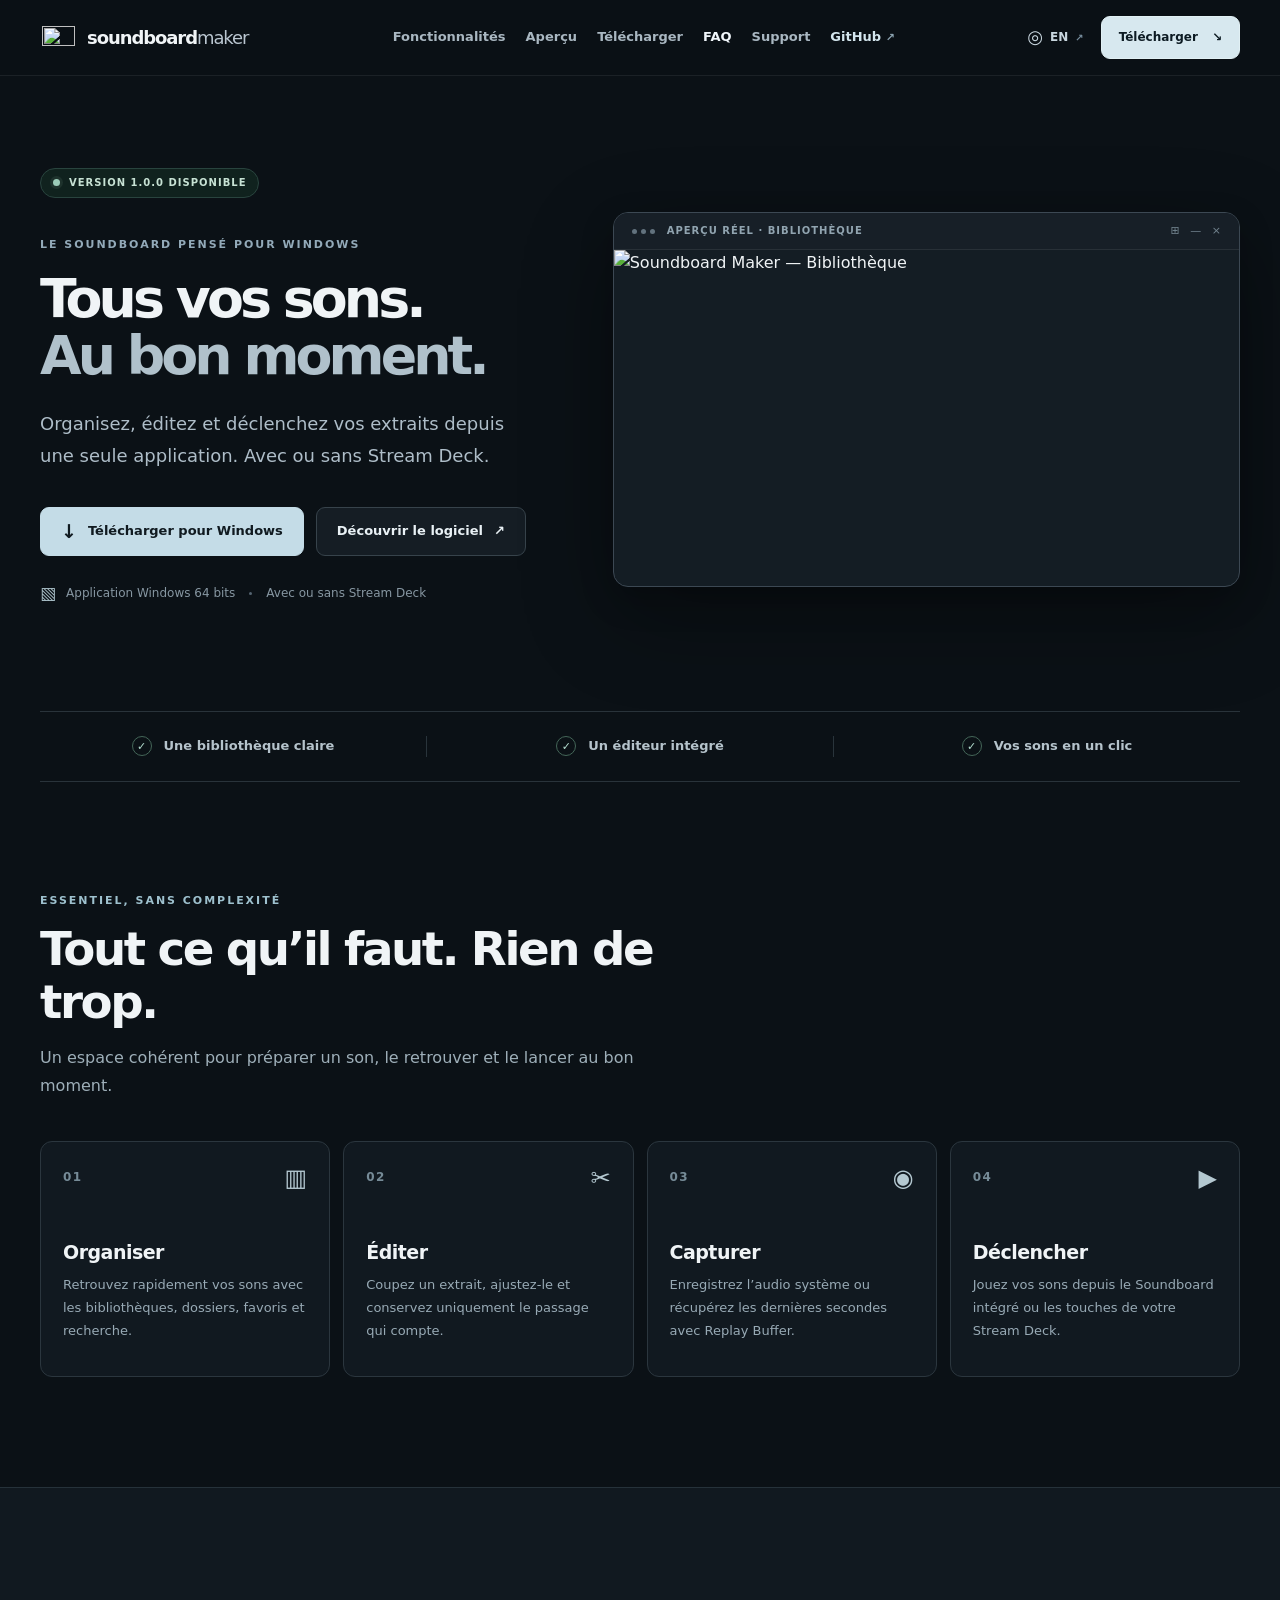
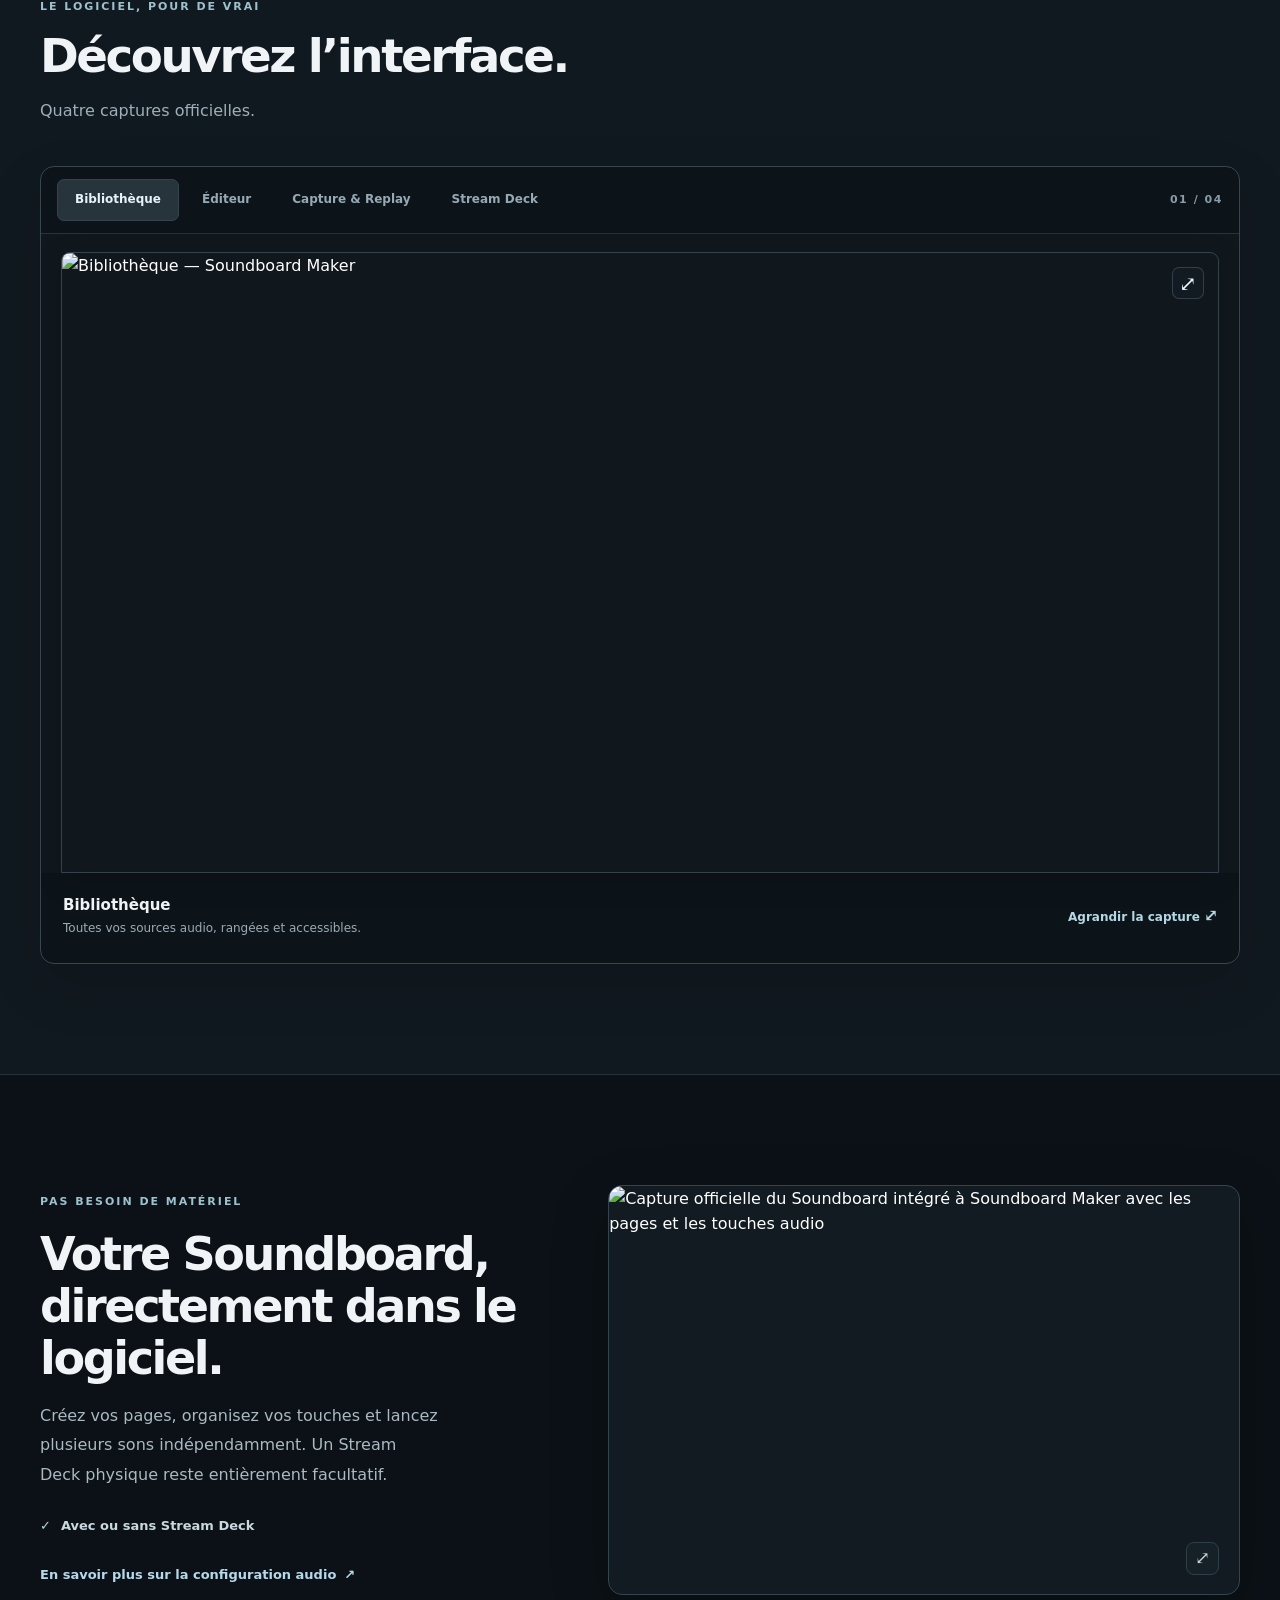
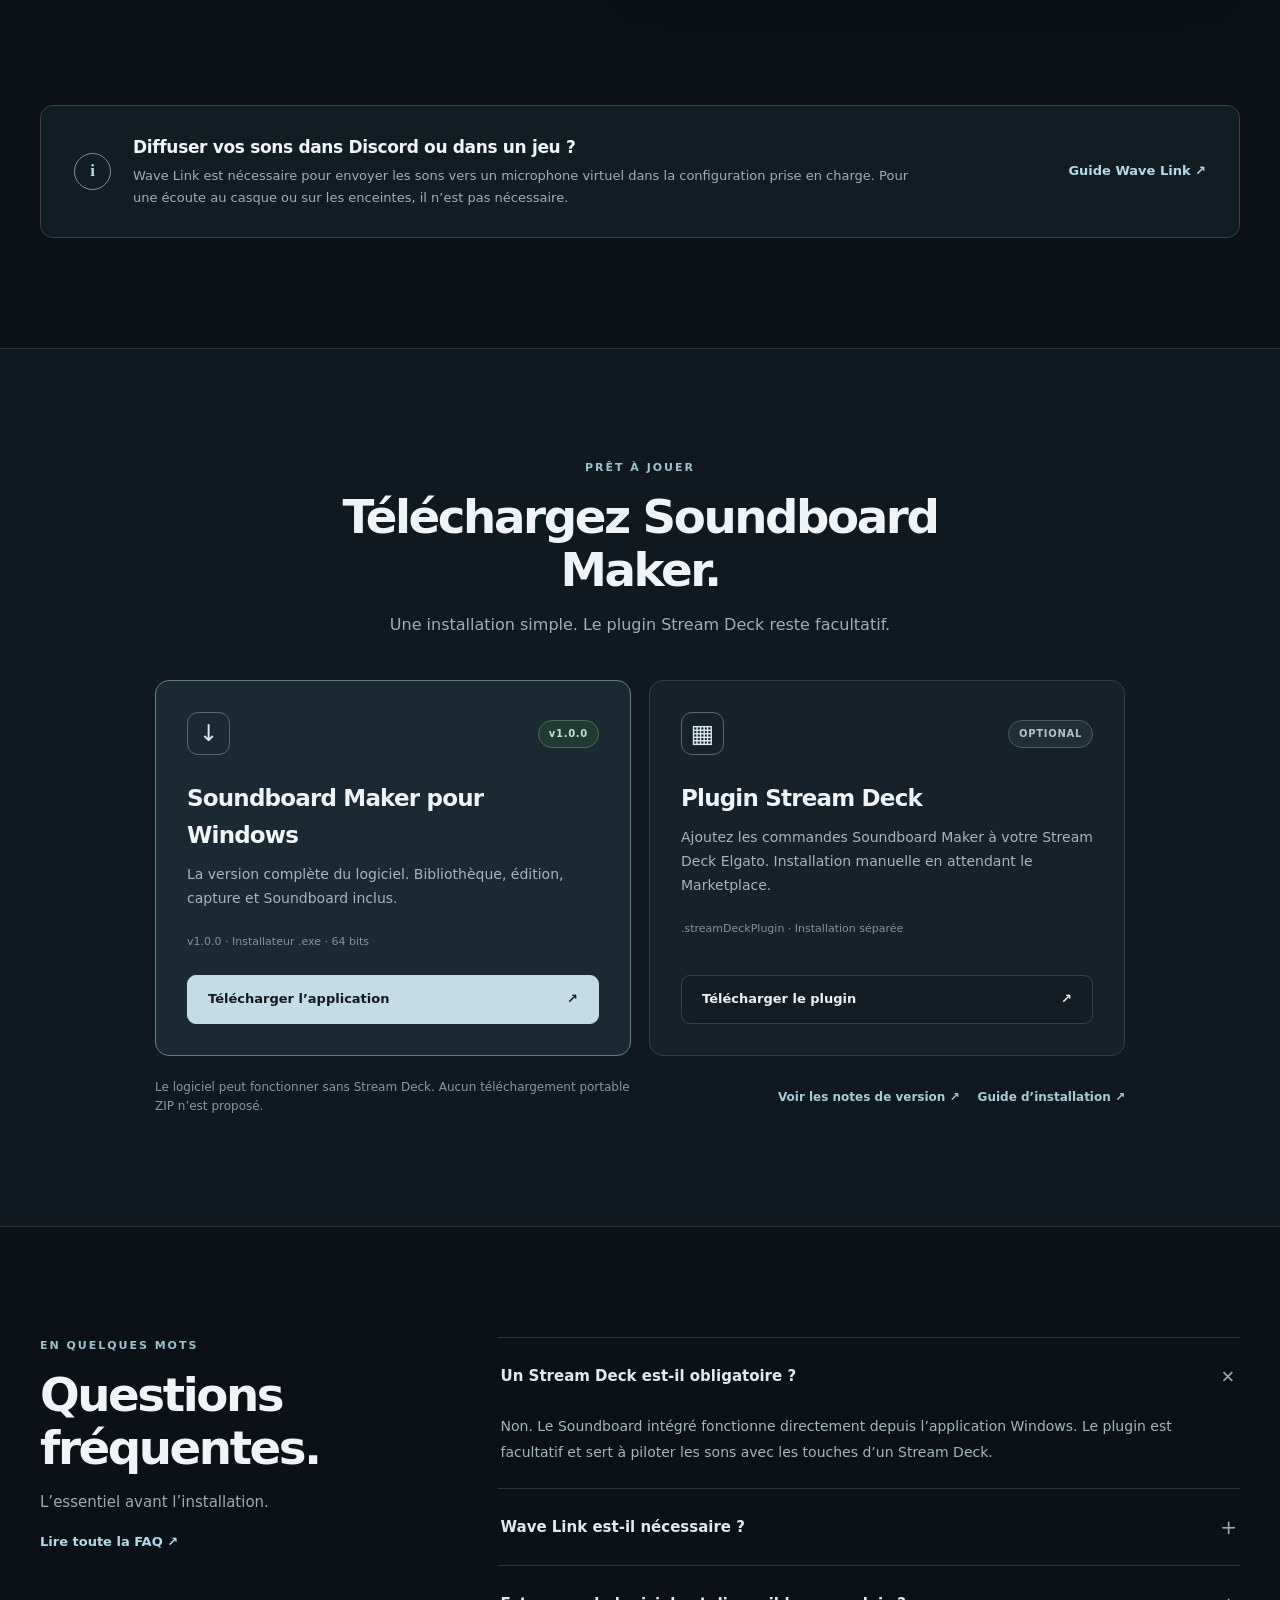
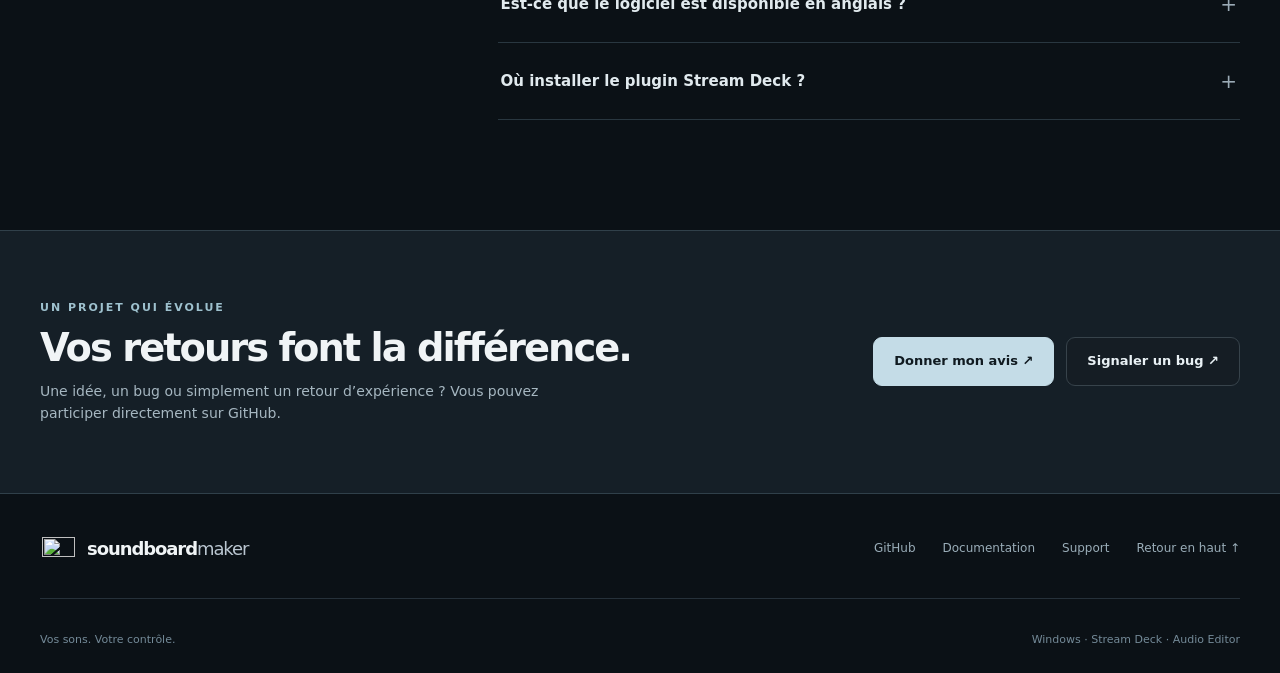
==== docs/index.html @ a248b0d3 "Publish version-independent website download improvements" ====
<!doctype html>
<html lang="fr">
<head>
  <meta charset="utf-8">
  <meta name="viewport" content="width=device-width, initial-scale=1">
  <meta name="theme-color" content="#10161b">
  <meta name="google-site-verification" content="DmvTlDQsfc5M5sD4wJTPFongENfujEUo9L2dK07Xbf0" />
  <title>Soundboard Maker — Soundboard Windows, éditeur audio et Stream Deck</title>
  <meta name="description" content="Soundboard Maker pour Windows : organisez, découpez et déclenchez vos sons. Soundboard intégré, éditeur audio, capture et plugin Stream Deck.">
  <link rel="alternate" hreflang="fr" href="https://soundboardmaker.com/">
  <link rel="alternate" hreflang="en" href="https://soundboardmaker.com/en/">
  <link rel="alternate" hreflang="x-default" href="https://soundboardmaker.com/">
  <link rel="canonical" href="https://soundboardmaker.com/">
  <meta property="og:type" content="website">
  <meta property="og:site_name" content="Soundboard Maker">
  <meta property="og:locale" content="fr_FR">
  <meta property="og:title" content="Soundboard Maker — Soundboard Windows, éditeur audio et Stream Deck">
  <meta property="og:description" content="Soundboard Maker pour Windows : organisez, découpez et déclenchez vos sons. Soundboard intégré, éditeur audio, capture et plugin Stream Deck.">
  <meta property="og:url" content="https://soundboardmaker.com/">
  <meta property="og:image" content="https://soundboardmaker.com/assets/social-preview.png?v=20261030-1">
  <meta property="og:image:width" content="1280">
  <meta property="og:image:height" content="640">
  <meta name="twitter:card" content="summary_large_image">
  <meta name="twitter:image" content="https://soundboardmaker.com/assets/social-preview.png?v=20261030-1">
  <link rel="icon" type="image/png" sizes="48x48" href="assets/favicon-48.png?v=20261103">
  <link rel="icon" type="image/svg+xml" sizes="any" href="assets/favicon.svg?v=20261103">
  <link rel="stylesheet" href="style.css?v=20261102-soundboard-ratio">
  <script src="app.js?v=20261104-latest" defer></script>
  <script defer src="https://cloud.umami.is/script.js" data-website-id="fd426516-11d3-4d21-9e5f-0ff150baa547"></script>
  <script type="application/ld+json">
    {
      "@context": "https://schema.org",
      "@type": "SoftwareApplication",
      "name": "Soundboard Maker",
      "url": "https://soundboardmaker.com/",
      "applicationCategory": "MultimediaApplication",
      "operatingSystem": "Windows",
      "softwareVersion": "1.0.0",
      "downloadUrl": "https://github.com/Fablitox/SoundBoardMaker/releases/download/1.0.0/SoundboardMaker-Setup-1.0.0.exe",
      "image": "https://soundboardmaker.com/assets/logo.png"
    }
  </script>
</head>
<body id="top" data-language="fr">
  <header class="site-header" id="site-header">
    <div class="header-inner layout">
      <a href="/" class="brand" aria-label="Soundboard Maker — Home">
        <span class="brand-symbol"><img src="assets/logo-mark.png" alt="" width="33" height="23"></span>
        <span class="brand-name">soundboard<span>maker</span></span>
      </a>
      <nav class="site-nav" id="site-nav" aria-label="Navigation">
        <a href="#features">Fonctionnalités</a>
        <a href="#preview">Aperçu</a>
        <a href="#download">Télécharger</a>
        <a href="#faq">FAQ</a>
        <a href="#community">Support</a>
        <a href="https://github.com/Fablitox/SoundBoardMaker" target="_blank" rel="noopener noreferrer" class="nav-github">GitHub <span aria-hidden="true">↗</span></a>
      </nav>
      <div class="header-actions">
        <a class="language-switch" href="/en/" aria-label="Changer de langue : anglais" title="Changer de langue : anglais"><span class="language-globe" aria-hidden="true">◎</span> EN <span class="chev">↗</span></a>
        <a class="header-download" href="#download">Télécharger <span aria-hidden="true">↘</span></a>
        <button class="mobile-toggle" aria-label="Ouvrir le menu" aria-controls="site-nav" aria-expanded="false"><span></span><span></span><span></span></button>
      </div>
    </div>
  </header>

  <main>
    <section class="hero layout" aria-labelledby="hero-title">
      <div class="hero-copy">
        <div class="status-line"><span class="status-dot"></span> VERSION 1.0.0 DISPONIBLE</div>
        <div class="eyebrow">LE SOUNDBOARD PENSÉ POUR WINDOWS</div>
        <h1 id="hero-title">Tous vos sons.<br><span>Au bon moment.</span></h1>
        <p class="hero-lead">Organisez, éditez et déclenchez vos extraits depuis une seule application. Avec ou sans Stream Deck.</p>
        <div class="hero-ctas">
          <a class="button button-primary" href="#download"><span class="button-icon">↓</span> Télécharger pour Windows</a>
          <a class="button button-outline" href="#preview">Découvrir le logiciel <span aria-hidden="true">↗</span></a>
        </div>
        <div class="hero-meta"><span class="micro-icon">▧</span>Application Windows 64 bits <span class="sep"></span> Avec ou sans Stream Deck</div>
      </div>
      <div class="hero-visual">
        <div class="window-frame">
          <div class="window-toolbar"><span class="toolbar-name"><span class="three-dots"><i></i><i></i><i></i></span> APERÇU RÉEL · BIBLIOTHÈQUE</span><span class="toolbar-ctrl">⊞ &nbsp; — &nbsp; ×</span></div>
          <img class="hero-shot" src="screenshots/Bibliotheque_FR.png" alt="Soundboard Maker — Bibliothèque" loading="eager">
        </div>
        
      </div>
    </section>
    <div class="hero-strip layout" aria-label="Fonctionnalités">
      <div><span class="strip-check">✓</span>Une bibliothèque claire</div>
      <div><span class="strip-check">✓</span>Un éditeur intégré</div>
      <div><span class="strip-check">✓</span>Vos sons en un clic</div>
    </div>

    <section class="section layout" id="features" aria-labelledby="features-title">
      <div class="section-top"><p class="section-label">ESSENTIEL, SANS COMPLEXITÉ</p><h2 id="features-title">Tout ce qu’il faut. Rien de trop.</h2><p class="section-intro">Un espace cohérent pour préparer un son, le retrouver et le lancer au bon moment.</p></div>
      <div class="feature-grid">
        
        <article class="feature-card"><div class="feature-top"><span class="feature-num">01</span><span class="feature-symbol" aria-hidden="true">▥</span></div><h3>Organiser</h3><p>Retrouvez rapidement vos sons avec les bibliothèques, dossiers, favoris et recherche.</p></article>
        
        <article class="feature-card"><div class="feature-top"><span class="feature-num">02</span><span class="feature-symbol" aria-hidden="true">✂</span></div><h3>Éditer</h3><p>Coupez un extrait, ajustez-le et conservez uniquement le passage qui compte.</p></article>
        
        <article class="feature-card"><div class="feature-top"><span class="feature-num">03</span><span class="feature-symbol" aria-hidden="true">◉</span></div><h3>Capturer</h3><p>Enregistrez l’audio système ou récupérez les dernières secondes avec Replay Buffer.</p></article>
        
        <article class="feature-card"><div class="feature-top"><span class="feature-num">04</span><span class="feature-symbol" aria-hidden="true">▶</span></div><h3>Déclencher</h3><p>Jouez vos sons depuis le Soundboard intégré ou les touches de votre Stream Deck.</p></article>
        
      </div>
    </section>

    <section class="section preview-section" id="preview" aria-labelledby="preview-title">
      <div class="layout">
        <div class="section-top"><p class="section-label">LE LOGICIEL, POUR DE VRAI</p><h2 id="preview-title">Découvrez l’interface.</h2><p class="section-intro">Quatre captures officielles.</p></div>
        <div class="preview-shell">
          <div class="preview-heading"><div role="tablist" aria-label="Aperçu" class="preview-tabs">
            
            <button class="preview-tab is-selected" type="button" role="tab" aria-selected="true" id="tab-library" data-image="screenshots/Bibliotheque_FR.png" data-label="Bibliothèque" data-detail="Toutes vos sources audio, rangées et accessibles.">Bibliothèque</button>
            
            <button class="preview-tab " type="button" role="tab" aria-selected="false" id="tab-editor" data-image="screenshots/Editeur_FR.png" data-label="Éditeur" data-detail="Découpe et traitement dans une interface précise.">Éditeur</button>
            
            <button class="preview-tab " type="button" role="tab" aria-selected="false" id="tab-capture" data-image="screenshots/Capture_Replay_FR.png" data-label="Capture &amp; Replay" data-detail="Capture locale et Replay Buffer réunis.">Capture &amp; Replay</button>
            
            <button class="preview-tab " type="button" role="tab" aria-selected="false" id="tab-deck" data-image="screenshots/StreamDeck_FR.png" data-label="Stream Deck" data-detail="Le plugin et ses commandes de lecture et capture.">Stream Deck</button>
            
          </div><span class="preview-index" id="preview-index">01 / 04</span></div>
          <div class="preview-stage" role="tabpanel" aria-labelledby="tab-library" id="preview-panel">
            <button class="preview-launch" id="open-preview" type="button" aria-label="Agrandir la capture">
              <img id="preview-image" src="screenshots/Bibliotheque_FR.png" alt="Bibliothèque — Soundboard Maker" loading="lazy">
              <span class="expand-icon" aria-hidden="true">⤢</span>
            </button>
          </div>
          <div class="preview-footer"><div><strong id="preview-caption-title">Bibliothèque</strong><span id="preview-caption-desc">Toutes vos sources audio, rangées et accessibles.</span></div><button class="preview-zoom" id="open-preview-text" type="button">Agrandir la capture <span>⤢</span></button></div>
        </div>
      </div>
    </section>

    <section class="section layout" id="soundboard" aria-labelledby="sound-title">
      <div class="soundboard-layout">
        <div class="soundboard-copy"><p class="section-label">PAS BESOIN DE MATÉRIEL</p><h2 id="sound-title">Votre Soundboard, directement dans le logiciel.</h2><p>Créez vos pages, organisez vos touches et lancez plusieurs sons indépendamment. Un Stream Deck physique reste entièrement facultatif.</p><div class="tiny-feature"><span>✓</span>Avec ou sans Stream Deck</div><a class="text-link" href="https://github.com/Fablitox/SoundBoardMaker/wiki/Wave-Link-FR" target="_blank" rel="noopener noreferrer">En savoir plus sur la configuration audio <span>↗</span></a></div>
        <button class="soundboard-screenshot" type="button" id="open-soundboard" aria-label="Agrandir la capture du Soundboard intégré">
          <img id="soundboard-image" src="screenshots/Soundboard_FR.png" alt="Capture officielle du Soundboard intégré à Soundboard Maker avec les pages et les touches audio" data-title="Soundboard intégré" loading="lazy" decoding="async">
          <span class="soundboard-zoom" aria-hidden="true">⤢</span>
        </button>
      </div>
    </section>

    <section class="wave-link layout" aria-label="Wave Link"><div class="wave-link-icon">i</div><div><h3>Diffuser vos sons dans Discord ou dans un jeu ?</h3><p>Wave Link est nécessaire pour envoyer les sons vers un microphone virtuel dans la configuration prise en charge. Pour une écoute au casque ou sur les enceintes, il n’est pas nécessaire.</p></div><a class="text-link" href="https://github.com/Fablitox/SoundBoardMaker/wiki/Wave-Link-FR" target="_blank" rel="noopener noreferrer">Guide Wave Link ↗</a></section>

    <section class="section download-section" id="download" aria-labelledby="download-title"><div class="layout">
      <div class="section-top center"><p class="section-label">PRÊT À JOUER</p><h2 id="download-title">Téléchargez Soundboard Maker.</h2><p class="section-intro">Une installation simple. Le plugin Stream Deck reste facultatif.</p></div>
      <div class="download-grid">
        <article class="download-card main-download"><div class="download-card-heading"><div class="download-icon">↓</div><span class="version-pill">v1.0.0</span></div><h3>Soundboard Maker pour Windows</h3><p>La version complète du logiciel. Bibliothèque, édition, capture et Soundboard inclus.</p><div class="download-meta">v1.0.0 · Installateur .exe · 64 bits</div><a href="https://github.com/Fablitox/SoundBoardMaker/releases/download/1.0.0/SoundboardMaker-Setup-1.0.0.exe" rel="noopener noreferrer" class="button button-primary download-button" data-download="installer" data-umami-event="download-installer">Télécharger l’application <span>↗</span></a></article>
        <article class="download-card"><div class="download-card-heading"><div class="download-icon deck-icon">▦</div><span class="optional-pill">OPTIONAL</span></div><h3>Plugin Stream Deck</h3><p>Ajoutez les commandes Soundboard Maker à votre Stream Deck Elgato. Installation manuelle en attendant le Marketplace.</p><div class="download-meta">.streamDeckPlugin · Installation séparée</div><a href="https://github.com/Fablitox/SoundBoardMaker/releases/download/1.0.0/com.soundboardmaker.streamdeck.streamDeckPlugin" rel="noopener noreferrer" class="button button-outline download-button" data-download="plugin" data-umami-event="download-streamdeck-plugin">Télécharger le plugin <span>↗</span></a></article>
      </div>
      <div class="download-foot"><p>Le logiciel peut fonctionner sans Stream Deck. Aucun téléchargement portable ZIP n’est proposé.</p><div><a href="https://github.com/Fablitox/SoundBoardMaker/releases/latest" target="_blank" rel="noopener noreferrer">Voir les notes de version ↗</a><a href="https://github.com/Fablitox/SoundBoardMaker/wiki/Installation-FR" target="_blank" rel="noopener noreferrer">Guide d’installation ↗</a></div></div>
    </div></section>

    <section class="section layout faq-section" id="faq" aria-labelledby="faq-title"><div class="faq-layout"><div class="faq-copy"><p class="section-label">EN QUELQUES MOTS</p><h2 id="faq-title">Questions fréquentes.</h2><p>L’essentiel avant l’installation.</p><a class="text-link" href="https://github.com/Fablitox/SoundBoardMaker/wiki/FAQ-FR" target="_blank" rel="noopener noreferrer">Lire toute la FAQ ↗</a></div><div class="faq-list">
    <details class="faq-item" open><summary>Un Stream Deck est-il obligatoire ? <span aria-hidden="true">+</span></summary><div class="faq-answer">Non. Le Soundboard intégré fonctionne directement depuis l’application Windows. Le plugin est facultatif et sert à piloter les sons avec les touches d’un Stream Deck.</div></details><details class="faq-item" ><summary>Wave Link est-il nécessaire ? <span aria-hidden="true">+</span></summary><div class="faq-answer">Uniquement pour router les sons vers un microphone virtuel (Discord, chat vocal en jeu) avec la configuration prise en charge. La lecture locale fonctionne sans Wave Link.</div></details><details class="faq-item" ><summary>Est-ce que le logiciel est disponible en anglais ? <span aria-hidden="true">+</span></summary><div class="faq-answer">Oui. Soundboard Maker propose une interface française et anglaise. Le site possède également une page anglaise distincte.</div></details><details class="faq-item" ><summary>Où installer le plugin Stream Deck ? <span aria-hidden="true">+</span></summary><div class="faq-answer">Téléchargez le fichier .streamDeckPlugin depuis GitHub Releases puis ouvrez-le avec Elgato Stream Deck. L’installation manuelle reste nécessaire jusqu’à sa publication sur le Marketplace.</div></details>
    </div></div></section>

    <section class="community-section" id="community"><div class="layout community-inner"><div><p class="section-label">UN PROJET QUI ÉVOLUE</p><h2>Vos retours font la différence.</h2><p>Une idée, un bug ou simplement un retour d’expérience ? Vous pouvez participer directement sur GitHub.</p></div><div class="community-actions"><a class="button button-primary" href="https://github.com/Fablitox/SoundBoardMaker/discussions" target="_blank" rel="noopener noreferrer">Donner mon avis ↗</a><a class="button button-outline" href="https://github.com/Fablitox/SoundBoardMaker/issues/new/choose" target="_blank" rel="noopener noreferrer">Signaler un bug ↗</a></div></div></section>
  </main>

  <footer class="footer"><div class="layout footer-main"><a href="#top" class="brand brand-footer"><span class="brand-symbol"><img src="assets/logo-mark.png" width="32" height="23" alt=""></span><span class="brand-name">soundboard<span>maker</span></span></a><div class="footer-links"><a href="https://github.com/Fablitox/SoundBoardMaker" target="_blank" rel="noopener noreferrer">GitHub</a><a href="https://github.com/Fablitox/SoundBoardMaker/wiki/Accueil" target="_blank" rel="noopener noreferrer">Documentation</a><a href="https://github.com/Fablitox/SoundBoardMaker/discussions" target="_blank" rel="noopener noreferrer">Support</a><a href="#top">Retour en haut ↑</a></div></div><div class="layout footer-low"><span>Vos sons. Votre contrôle.</span><span>Windows · Stream Deck · Audio Editor</span></div></footer>

  <dialog id="preview-dialog" class="preview-dialog" aria-label="Agrandir la capture"><div class="dialog-top"><strong id="dialog-title">Soundboard Maker</strong><button class="dialog-close" id="close-dialog" type="button" aria-label="Fermer la capture">✕</button></div><img id="dialog-image" src="screenshots/Bibliotheque_FR.png" alt=""><div class="dialog-hint">Échap pour fermer</div></dialog>
</body>
</html>
---- docs/style.css ----
:root{
  color-scheme:dark;
  --page:#0b1116;
  --page-soft:#0e151b;
  --card:#151e25;
  --card-dark:#111920;
  --stroke:#2a343d;
  --stroke-soft:#202b32;
  --ink:#f0f4f6;
  --muted:#abb6bf;
  --muted2:#778a98;
  --accent:#c4dce7;
  --accent-ink:#101a20;
  --green:#9bcbb8;
  --radius:16px;
  --max:1200px;
}
*{box-sizing:border-box}
html{scroll-behavior:smooth;scroll-padding-top:104px}
body{margin:0;background:var(--page);color:var(--ink);font:16px/1.6 "Segoe UI",Inter,ui-sans-serif,system-ui,-apple-system,BlinkMacSystemFont,sans-serif;-webkit-font-smoothing:antialiased}
a{color:inherit;text-decoration:none}
button{font:inherit;cursor:pointer}
button:focus-visible,a:focus-visible,summary:focus-visible{outline:2px solid #c5e6ed;outline-offset:4px}
.layout{width:min(var(--max),calc(100% - 72px));margin-inline:auto}
::selection{background:#9bbfcf;color:#071016}
.local-banner{height:28px;border-bottom:1px solid #26383d;background:#102124;color:#bfdcd8;font-size:10px;letter-spacing:.13em;text-transform:uppercase;display:flex;justify-content:center;align-items:center;gap:9px;font-weight:700}
.status-dot{display:inline-block;width:7px;height:7px;border-radius:100%;background:var(--green);box-shadow:0 0 0 3px #9bcbb818}
.site-header{height:76px;position:sticky;top:0;z-index:30;background:#0b1116ea;border-bottom:1px solid #ffffff12;backdrop-filter:blur(18px);-webkit-backdrop-filter:blur(18px)}
.header-inner{height:100%;display:flex;align-items:center;gap:24px}
.brand{display:inline-flex;align-items:center;gap:11px;white-space:nowrap;flex-shrink:0;line-height:1}
.brand-symbol{width:36px;height:34px;display:flex;align-items:center;justify-content:center}
.brand-symbol img{width:33px;height:auto;object-fit:contain}
.brand-name{font-size:18px;font-weight:750;letter-spacing:-.06em}
.brand-name span{font-weight:450;color:#bac6d0}
.site-nav{display:flex;align-items:center;justify-content:center;gap:20px;flex:1;margin-left:16px}
.site-nav a{font-size:13px;font-weight:560;color:#a9b7c1;transition:color .15s}
.site-nav a:hover,.site-nav a.is-active{color:#f0f6fa}
.site-nav .nav-github{white-space:nowrap;font-weight:700;color:#d4e6ee}
.site-nav .nav-github span{font-size:11px;color:#8da5b2}
.header-actions{display:flex;align-items:center;gap:13px}
.language-switch{display:inline-flex;align-items:center;gap:7px;color:#c9d7df;font-size:12px;padding:8px 4px;font-weight:750}
.language-globe{font-size:18px;line-height:0;transform:translateY(-1px)}
.chev{font-size:10px;color:#778d9d}
.header-download{border:1px solid #e1f0f4;background:#d7e8ef;color:#0d1b23;padding:11px 17px;border-radius:9px;display:flex;align-items:center;gap:14px;font-weight:760;font-size:12px;white-space:nowrap;transition:background .15s,transform .15s}
.header-download:hover{background:#fff;transform:translateY(-1px)}
.mobile-toggle{display:none;background:transparent;border:0;padding:9px;width:36px;height:38px;align-items:center;flex-direction:column;justify-content:center;gap:5px}
.mobile-toggle span{width:20px;height:1.8px;background:#d9e4e9;display:block;transition:transform .2s}
.hero{display:grid;grid-template-columns:minmax(0,.92fr) minmax(0,1.13fr);gap:62px;align-items:center;min-height:635px;padding-top:78px;padding-bottom:66px}
.hero-copy{padding-bottom:24px}
.status-line{display:inline-flex;align-items:center;gap:9px;border:1px solid #29443e;background:#10221e;padding:6px 12px;border-radius:100px;color:#c7e2d4;font-size:10px;letter-spacing:.1em;font-weight:800;white-space:nowrap}
.eyebrow,.section-label{margin:0;font-size:11px;font-weight:780;letter-spacing:.18em;color:#93aab9;text-transform:uppercase}
.eyebrow{margin-top:38px}
h1,h2,h3,p{overflow-wrap:break-word}
h1{font-size:clamp(47px,4.2vw,64px);line-height:1.065;letter-spacing:-.073em;font-weight:770;margin:16px 0 24px}
h1 span{color:#b0c1cb}
.hero-lead{font-size:18px;color:#aebdc8;line-height:1.8;max-width:500px;margin:0}
.hero-ctas{display:flex;gap:12px;flex-wrap:wrap;margin-top:34px}
.button{display:inline-flex;align-items:center;justify-content:center;gap:11px;min-height:49px;padding:12px 20px;border-radius:9px;font-size:13px;font-weight:740;border:1px solid transparent;white-space:nowrap;transition:background .2s,border .2s,transform .2s,box-shadow .2s}
.button:hover{transform:translateY(-2px)}
.button-primary{background:var(--accent);color:var(--accent-ink);border-color:var(--accent)}
.button-primary:hover{background:#e5f3f9;box-shadow:0 12px 35px #d8ecf413}
.button-outline{border-color:#37434b;color:#e9f1f5;background:#151d24}
.button-outline:hover{border-color:#7c9caa;background:#1d2931}
.button-icon{font-size:19px;line-height:0}
.hero-meta{display:flex;gap:10px;align-items:center;color:#8797a2;font-size:12px;margin-top:24px}
.micro-icon{font-size:17px;color:#a9bfc7}
.sep{width:3px;height:3px;border-radius:100%;background:#546471;margin-inline:4px}
.hero-visual{min-width:0;position:relative}
.window-frame{background:#141d24;border:1px solid #3c4853;border-radius:15px;overflow:hidden;box-shadow:0 30px 92px #0005,0 12px 34px #0003}
.window-toolbar{height:37px;padding:0 18px;background:#171f27;border-bottom:1px solid #ffffff13;display:flex;align-items:center;justify-content:space-between;gap:10px}
.toolbar-name{display:flex;align-items:center;gap:12px;font-size:10px;letter-spacing:.1em;color:#91a4b0;font-weight:650}
.three-dots{display:flex;gap:4px;align-items:center}
.three-dots i{width:5px;height:5px;border-radius:100%;background:#62727e;display:block}
.toolbar-ctrl{color:#72838e;font-size:11px}
.hero-shot{width:100%;height:auto;display:block;aspect-ratio:2048/1100;object-fit:cover}
.hero-strip{display:flex;justify-content:space-between;gap:20px;border-top:1px solid #29333a;border-bottom:1px solid #29333a;padding-block:24px;color:#b5c3cb;font-size:13px;font-weight:570}
.hero-strip>div{display:flex;align-items:center;gap:12px;flex:1;justify-content:center}
.hero-strip>div:not(:last-child){border-right:1px solid #29343b}
.strip-check{display:flex;align-items:center;justify-content:center;width:20px;height:20px;border-radius:50%;font-size:11px;color:#b4ded0;border:1px solid #446658}
.section{padding-block:110px}
.section-top{max-width:720px;margin-bottom:41px}
.section-label{color:#9ec1ce}
h2{font-size:clamp(32px,3.65vw,51px);line-height:1.13;letter-spacing:-.052em;font-weight:710;margin:14px 0 15px}
.section-intro{font-size:16px;line-height:1.75;color:#9eafb9;margin:0;max-width:650px}
.feature-grid{display:grid;grid-template-columns:repeat(4,minmax(0,1fr));gap:13px}
.feature-card{min-height:236px;padding:24px 22px 28px;border:1px solid #2b363e;background:#111920;border-radius:12px;display:flex;flex-direction:column}
.feature-top{display:flex;justify-content:space-between;align-items:center;margin-bottom:47px}
.feature-num{font-size:12px;color:#768b97;font-weight:650;letter-spacing:.12em}
.feature-symbol{font-size:24px;color:#c6dbe4;line-height:1;opacity:.9}
.feature-card h3{font-size:19px;font-weight:700;letter-spacing:-.027em;margin:0 0 7px}
.feature-card p{color:#98aab5;font-size:13px;line-height:1.75;margin:0}
.preview-section{background:#111920;border-block:1px solid #26323a}
.preview-shell{border:1px solid #39464e;border-radius:14px;overflow:hidden;background:#0d1419;box-shadow:0 22px 55px #0002}
.preview-heading{padding:12px 16px;display:flex;align-items:center;justify-content:space-between;gap:20px;border-bottom:1px solid #26343d}
.preview-tabs{display:flex;flex-wrap:wrap;gap:5px}
.preview-tab{border:1px solid transparent;border-radius:7px;padding:10px 17px;background:transparent;color:#96aab6;font-size:12px;font-weight:710;transition:background .2s,color .2s}
.preview-tab.is-selected{background:#27343c;color:#e7f3f8;border-color:#34444f}
.preview-tab:hover:not(.is-selected){color:white;background:#17232b}
.preview-index{font-size:11px;color:#8b9ba7;font-weight:750;letter-spacing:.14em;white-space:nowrap}
.preview-stage{padding:18px 20px 0;background:#10181e}
.preview-launch{width:100%;background:transparent;display:block;padding:0;border:0;position:relative;text-align:left;cursor:zoom-in}
.preview-launch img{width:100%;height:auto;display:block;aspect-ratio:2048/1100;object-fit:contain;border:1px solid #35424b;border-radius:9px 9px 0 0;box-shadow:0 7px 28px #0003}
.expand-icon{position:absolute;right:15px;top:15px;width:32px;height:32px;display:grid;place-items:center;background:#131d24d9;color:#ecf7ff;border:1px solid #8194a74b;border-radius:7px;font-size:21px}
.preview-footer{display:flex;align-items:center;justify-content:space-between;gap:15px;padding:20px 22px 24px}
.preview-footer>div{display:flex;flex-direction:column;gap:2px}
.preview-footer strong{font-size:15px;font-weight:700}
.preview-footer span{font-size:12px;color:#9aabb6}
.preview-zoom{background:transparent;color:#b5d8e6;font-size:12px;font-weight:700;border:0;padding:8px 0}
.preview-zoom span{font-size:16px;color:#b5d8e6}
.soundboard-layout{display:grid;grid-template-columns:minmax(0,.9fr) minmax(0,1.1fr);align-items:center;gap:clamp(28px,4vw,58px)}
.soundboard-copy h2{font-size:clamp(32px,3.6vw,50px);margin-top:18px}
.soundboard-copy>p:not(.section-label){color:#aab9c2;font-size:16px;line-height:1.85;max-width:400px}
.tiny-feature{display:flex;align-items:center;gap:10px;color:#c8d9e0;margin:27px 0 10px;font-size:13px;font-weight:640}
.tiny-feature span{color:#b6d7c9}
.text-link{display:inline-flex;align-items:center;gap:8px;color:#b5d9e9;font-size:13px;font-weight:700;margin-top:18px;transition:color .15s}
.text-link:hover{color:#fff}
.soundboard-screenshot{position:relative;display:block;justify-self:center;align-self:center;box-sizing:border-box;min-width:0;max-width:720px;width:100%;margin:0;padding:0;overflow:hidden;aspect-ratio:3046/1977;background:#121b22;border:1px solid #344550;border-radius:14px;box-shadow:0 18px 60px #0003;cursor:zoom-in;text-align:left;appearance:none;transition:border-color .17s,transform .17s}
.soundboard-screenshot:hover,.soundboard-screenshot:focus-visible{border-color:#8eb0c3;transform:translateY(-2px);outline:none}
.soundboard-screenshot:focus-visible{box-shadow:0 0 0 3px #8eb0c344,0 18px 60px #0003}
.soundboard-screenshot img{display:block;width:100%;max-width:100%;height:auto;aspect-ratio:3046/1977;object-fit:contain;object-position:center;border-radius:0}
.soundboard-zoom{position:absolute;right:20px;bottom:19px;display:grid;place-items:center;width:33px;height:33px;border-radius:8px;border:1px solid #354651;background:#17232bdb;color:#e5f2f8;font-size:18px;pointer-events:none;opacity:.85}
@media(prefers-reduced-motion:reduce){.soundboard-screenshot{transition:none}.soundboard-screenshot:hover{transform:none}}
.wave-link{display:flex;align-items:center;gap:22px;padding:28px 33px;border:1px solid #34434c;border-radius:13px;background:#111d23}
.wave-link-icon{border-radius:100px;border:1px solid #7394a2;width:37px;height:37px;display:grid;place-items:center;flex:none;font:700 17px Georgia,serif;color:#bedbe5}
.wave-link>div:nth-child(2){flex:1}
.wave-link h3{font-size:17px;font-weight:700;letter-spacing:-.02em;margin:0 0 4px}
.wave-link p{font-size:13px;color:#9fb0ba;max-width:790px;margin:0;line-height:1.7}
.wave-link .text-link{margin-top:0;white-space:nowrap}
.download-section{margin-top:110px;background:#111920;border-block:1px solid #29363e}
.section-top.center{text-align:center;margin-inline:auto}
.section-top.center .section-intro{margin-inline:auto}
.download-grid{display:grid;grid-template-columns:repeat(2,minmax(0,1fr));gap:18px;max-width:970px;margin-inline:auto}
.download-card{padding:31px;border:1px solid #34414b;border-radius:14px;background:#16212a;min-height:300px;display:flex;flex-direction:column;align-items:flex-start}
.download-card.main-download{border-color:#657f8a;background:#1b2a32}
.download-card-heading{display:flex;align-items:center;justify-content:space-between;width:100%;gap:12px;margin-bottom:25px}
.download-icon{width:43px;height:43px;border:1px solid #526973;border-radius:11px;color:#dbedf4;display:grid;place-items:center;font-size:23px;font-weight:300}
.download-icon.deck-icon{font-size:25px}
.version-pill,.optional-pill{border:1px solid #476b5c;background:#203c32;padding:5px 10px;border-radius:40px;color:#bee1cc;font-size:10px;font-weight:740;letter-spacing:.07em}
.optional-pill{background:#202e36;border-color:#4b5b67;color:#b3c2cd}
.download-card h3{font-size:23px;letter-spacing:-.035em;font-weight:720;margin:0 0 9px}
.download-card p{font-size:14px;color:#a5b5c1;line-height:1.7;margin:0}
.download-meta{font-size:11px;color:#7f95a2;margin-top:23px;margin-bottom:24px}
.download-button{width:100%;margin-top:auto;justify-content:space-between}
.download-foot{display:flex;justify-content:space-between;align-items:center;gap:25px;max-width:970px;margin:22px auto 0}
.download-foot p{font-size:12px;color:#8599a5;max-width:480px;margin:0}
.download-foot div{display:flex;gap:18px;flex-wrap:wrap}
.download-foot a{font-size:12px;font-weight:700;color:#a9cad7;white-space:nowrap}
.faq-layout{display:grid;grid-template-columns:minmax(0,.65fr) minmax(0,1.35fr);gap:100px}
.faq-copy p:not(.section-label){font-size:15px;color:#9cabb6;margin:0}
.faq-list{border-top:1px solid #293740}
.faq-item{border-bottom:1px solid #293740}
.faq-item summary{list-style:none;padding:22px 3px;cursor:pointer;font-size:15px;font-weight:690;color:#e1eaee;display:flex;gap:20px;align-items:center;justify-content:space-between}
.faq-item summary::-webkit-details-marker{display:none}
.faq-item summary span{font-size:20px;font-weight:380;color:#9babb6;transition:transform .2s}
.faq-item[open] summary span{transform:rotate(45deg)}
.faq-answer{padding:0 30px 23px 3px;color:#a5b6bf;font-size:14px;line-height:1.8}
.community-section{background:#151f27;border-top:1px solid #30404a;border-bottom:1px solid #30404a;padding:68px 0}
.community-inner{display:flex;align-items:center;justify-content:space-between;gap:50px}
.community-inner h2{font-size:clamp(29px,3vw,41px);margin:10px 0}
.community-inner p:not(.section-label){color:#a6b7c1;font-size:14px;margin:0;max-width:550px}
.community-actions{display:flex;flex-shrink:0;gap:12px}
.footer{padding:38px 0 25px}
.footer-main{display:flex;justify-content:space-between;align-items:center;gap:25px}
.footer-links{display:flex;align-items:center;flex-wrap:wrap;gap:27px}
.footer-links a{font-size:12px;color:#9aadb8}
.footer-links a:hover{color:#f8fdff}
.footer-low{padding-top:32px;margin-top:32px;border-top:1px solid #26313a;display:flex;justify-content:space-between;font-size:11px;color:#748a98;gap:20px}
.preview-dialog{padding:14px;border-radius:13px;background:#10181e;color:#ebf5f8;border:1px solid #5b707e;box-shadow:0 30px 120px #000c;width:min(96vw,1600px);max-width:none;max-height:96vh}
.preview-dialog::backdrop{background:#05090de8;backdrop-filter:blur(9px)}
.dialog-top{display:flex;align-items:center;justify-content:space-between;margin-bottom:9px}
.dialog-top strong{font-size:13px}
.dialog-close{display:grid;place-items:center;font-size:16px;border:1px solid #415662;background:#1c2832;color:#f1faff;border-radius:7px;width:34px;height:34px}
.preview-dialog img{max-width:100%;max-height:calc(96vh - 106px);height:auto;display:block;margin:auto;object-fit:contain;border-radius:5px}
.dialog-hint{text-align:center;margin-top:8px;color:#8396a0;font-size:11px}
@media(min-width:1450px){.hero{min-height:665px}}
@media(max-width:1100px){.layout{width:min(var(--max),calc(100% - 48px))}.site-nav{gap:12px;margin-left:0}.hero{gap:27px}.hero h1{font-size:clamp(45px,5.1vw,66px)}.feature-grid{grid-template-columns:repeat(2,1fr)}.feature-card{min-height:195px}.feature-top{margin-bottom:35px}.soundboard-layout{gap:34px}.faq-layout{gap:35px}.community-inner{gap:30px}.community-actions{flex-direction:column;align-items:stretch}}
@media(max-width:900px){html{scroll-padding-top:74px}.layout{width:calc(100% - 36px)}.local-banner{font-size:9px;height:26px}.site-header{height:64px}.brand-name{font-size:16px}.header-inner{gap:10px}.site-nav{display:none;position:absolute;left:0;right:0;top:64px;background:#101a21;border-bottom:1px solid #31414a;padding:20px 24px;flex-direction:column;gap:2px;align-items:stretch;margin:0;box-shadow:0 35px 60px #0005}.site-nav.is-open{display:flex}.site-nav a{font-size:15px;padding:9px 0}.header-actions{margin-left:auto;gap:8px}.header-download{padding:9px 11px;font-size:11px;gap:7px}.language-switch{font-size:11px}.language-globe,.chev{display:none}.mobile-toggle{display:flex}.mobile-toggle[aria-expanded=true] span:nth-child(1){transform:translateY(6.8px) rotate(45deg)}.mobile-toggle[aria-expanded=true] span:nth-child(2){opacity:0}.mobile-toggle[aria-expanded=true] span:nth-child(3){transform:translateY(-6.8px) rotate(-45deg)}.hero{grid-template-columns:1fr;padding-block:53px 35px;min-height:auto;gap:44px}.hero-copy{padding-bottom:0}.eyebrow{margin-top:30px}.hero h1{font-size:clamp(48px,10.3vw,68px);margin:15px 0 19px}.hero-lead{font-size:16px}.hero-ctas{gap:10px;margin-top:25px}.hero-meta{margin-top:18px}.window-frame{border-radius:11px}.window-toolbar{height:31px}.toolbar-name{font-size:9px}.hero-strip{margin-top:8px;flex-direction:column;gap:14px;align-items:flex-start;padding:19px}.hero-strip>div{justify-content:flex-start;border-right:0!important;font-size:12px}.section{padding-block:76px}.section-top{margin-bottom:30px}h2{font-size:clamp(33px,7vw,45px)}.feature-grid{grid-template-columns:repeat(2,minmax(0,1fr));gap:10px}.feature-card{padding:18px 15px;min-height:188px}.feature-top{margin-bottom:24px}.feature-card h3{font-size:17px}.feature-card p{font-size:12px}.preview-heading{padding:10px;flex-wrap:wrap}.preview-tabs{gap:3px}.preview-tab{padding:8px 10px;font-size:11px}.preview-index{display:none}.preview-stage{padding:10px 10px 0}.preview-footer{padding:15px;align-items:flex-start}.preview-footer span{font-size:11px}.preview-zoom{white-space:nowrap}.soundboard-layout{grid-template-columns:1fr;gap:30px}.soundboard-copy>p:not(.section-label){max-width:none;font-size:15px}.soundboard-screenshot{max-width:720px;margin-inline:auto;padding:0}.wave-link{gap:14px;flex-wrap:wrap;padding:22px}.wave-link h3{font-size:15px}.wave-link p{font-size:12px}.wave-link .text-link{margin-left:50px}.download-section{margin-top:75px}.download-grid{grid-template-columns:1fr;gap:12px}.download-card{min-height:265px;padding:24px}.download-card h3{font-size:21px}.download-foot{display:block}.download-foot div{margin-top:14px;gap:16px}.faq-layout{grid-template-columns:1fr;gap:25px}.community-inner{flex-direction:column;align-items:flex-start}.community-actions{flex-direction:row;flex-wrap:wrap}.footer-main{flex-direction:column;align-items:flex-start}.footer-links{gap:16px 25px}.footer-low{flex-direction:column;gap:7px}}
@media(max-width:420px){.header-download{display:none}.hero-ctas .button{font-size:12px;padding:11px 14px;min-height:46px}.hero-meta{font-size:11px}.download-button{white-space:normal}.wave-link .text-link{margin-left:0}.preview-footer{display:block}.preview-zoom{margin-top:10px}}
@media(prefers-reduced-motion:reduce){html{scroll-behavior:auto}*,*:before,*:after{transition:none!important;animation:none!important}}
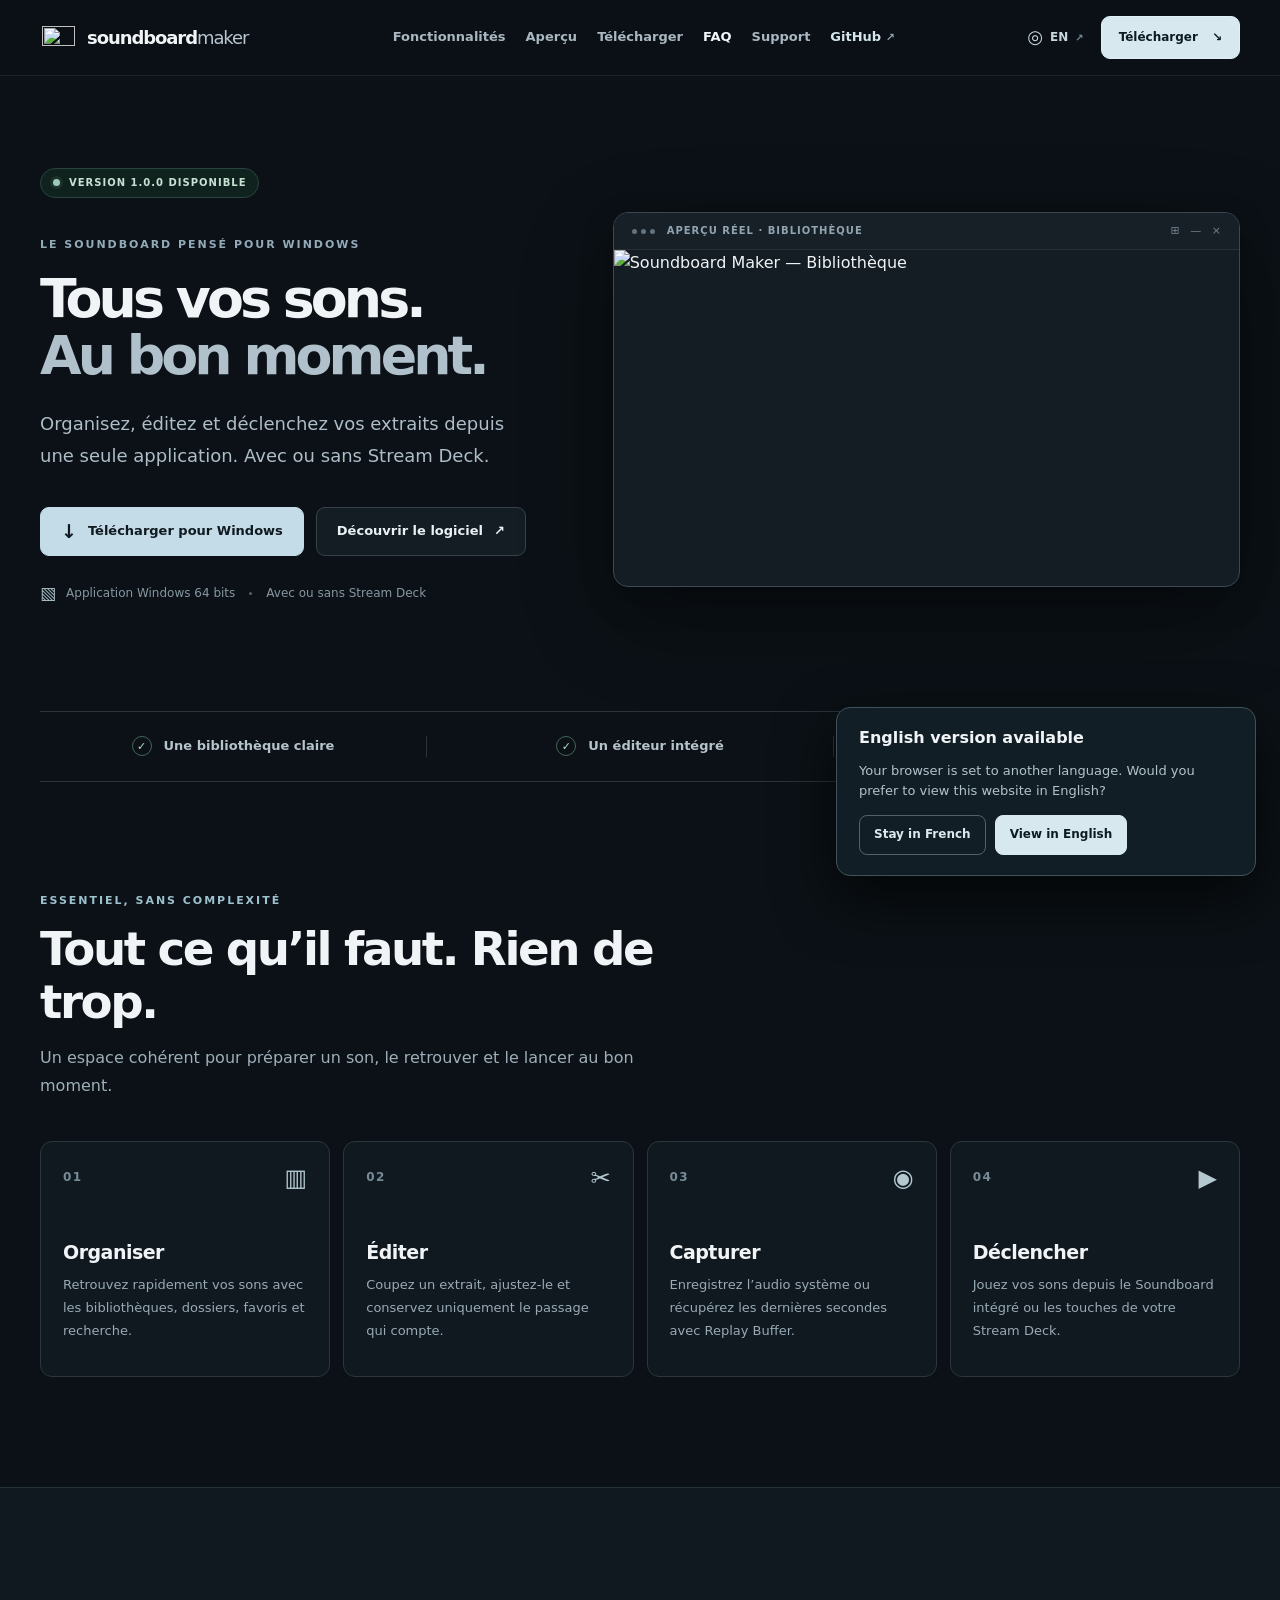
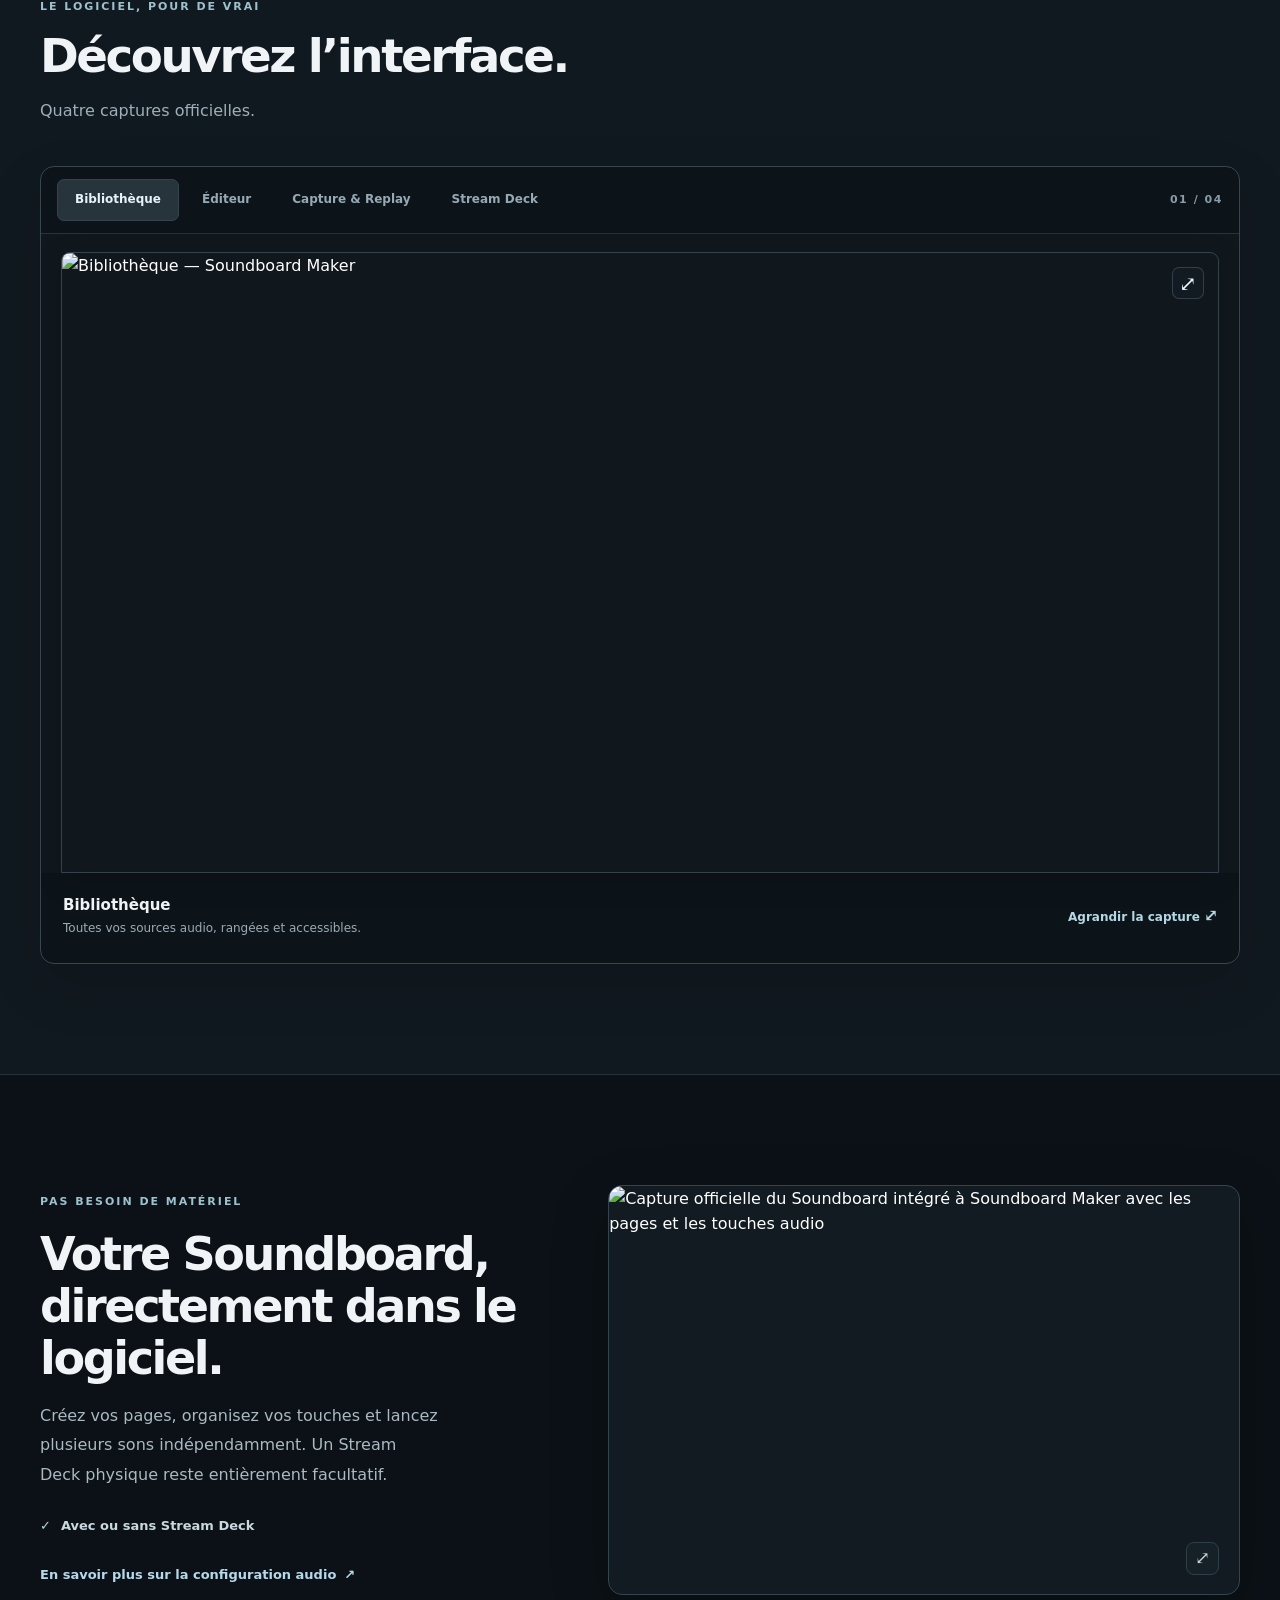
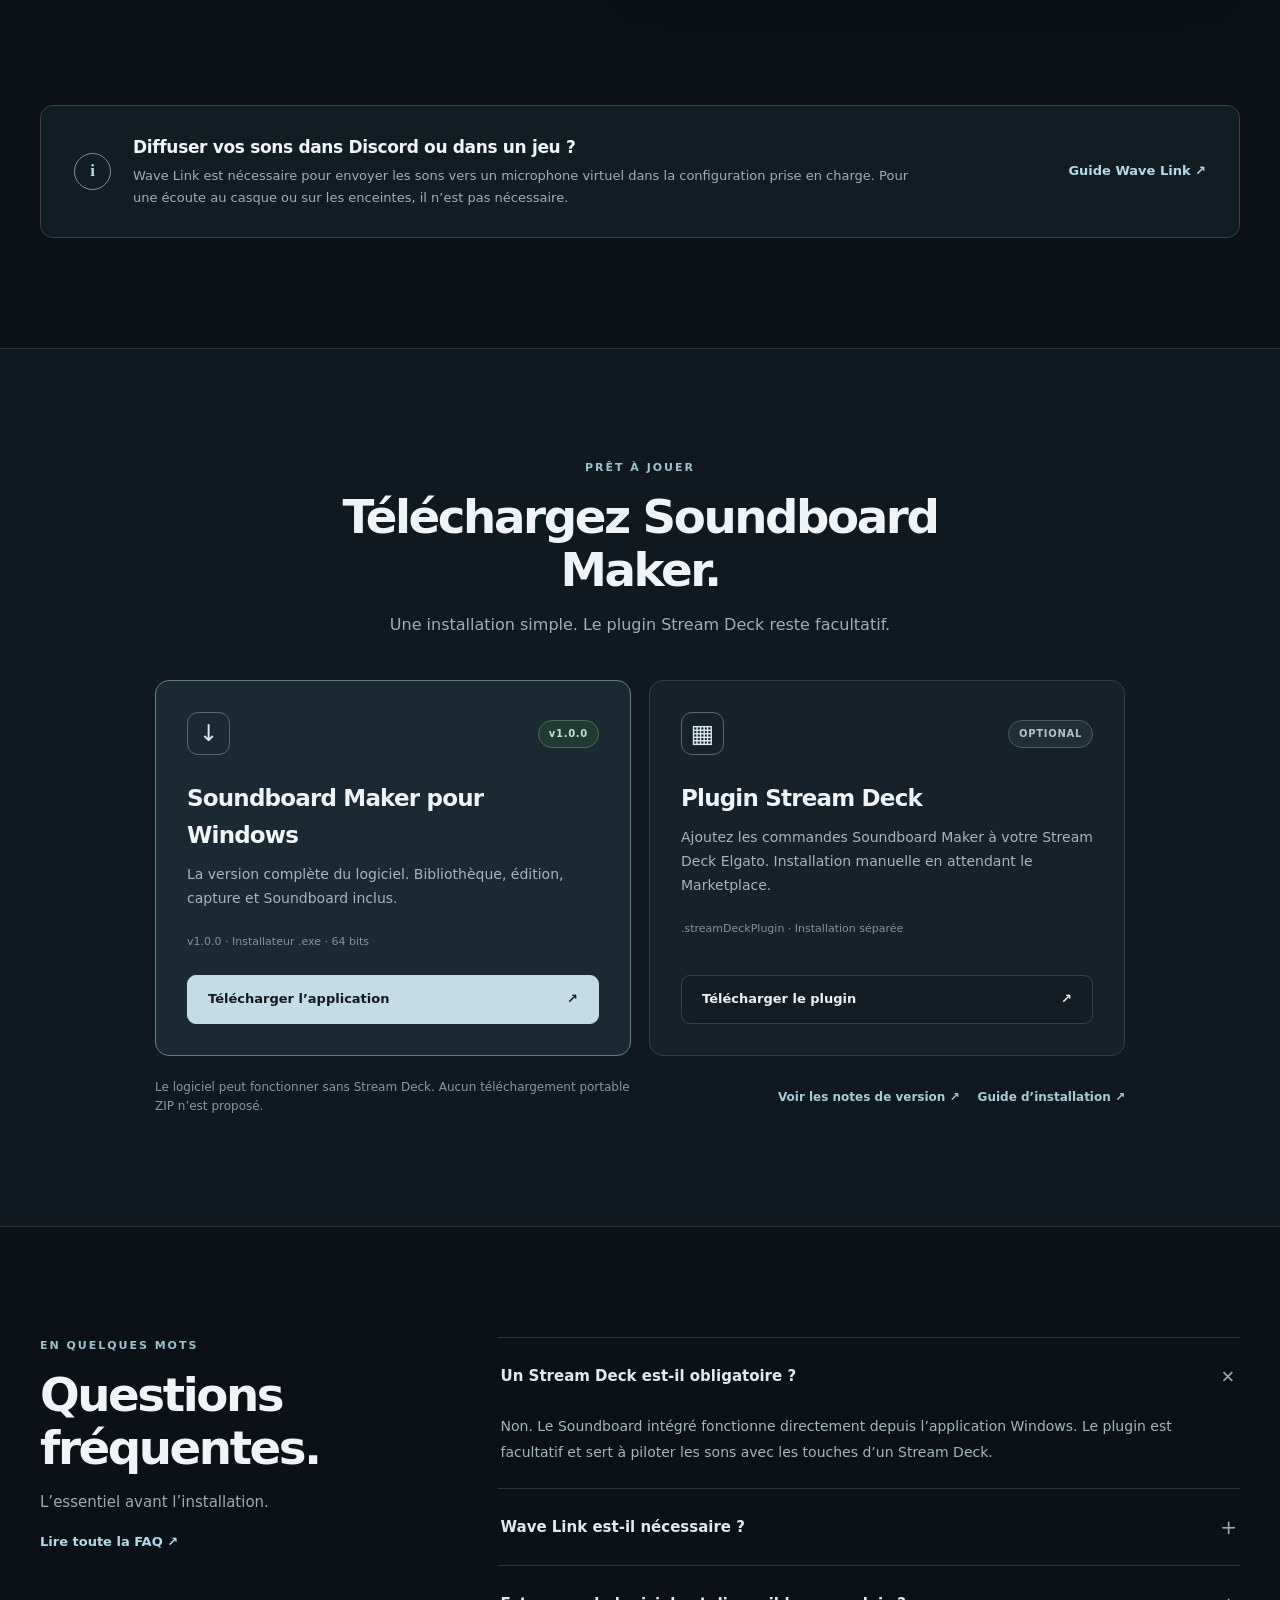
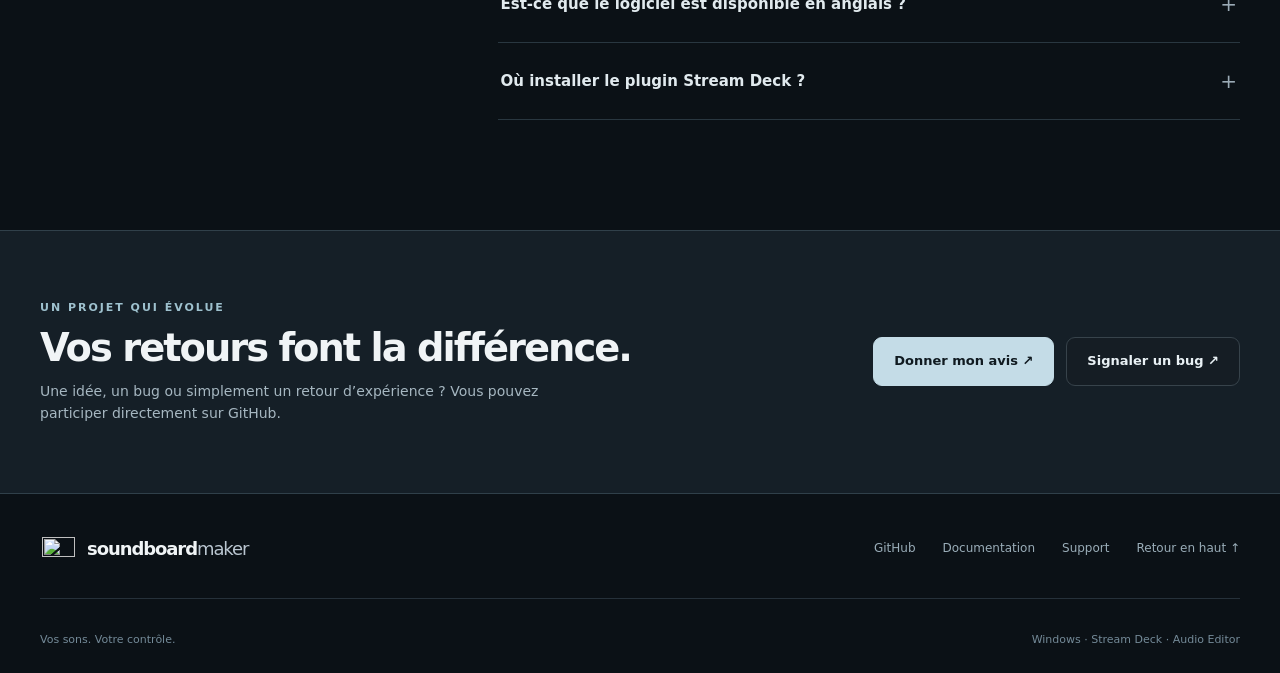
==== commit 370c28f1: "Suggest browser language without automatic redirects" ====
--- a/docs/index.html
+++ b/docs/index.html
@@ -25,7 +25,9 @@
   <link rel="icon" type="image/png" sizes="48x48" href="assets/favicon-48.png?v=20261103">
   <link rel="icon" type="image/svg+xml" sizes="any" href="assets/favicon.svg?v=20261103">
   <link rel="stylesheet" href="style.css?v=20261102-soundboard-ratio">
+  <link rel="stylesheet" href="language-prompt.css?v=20261104">
   <script src="app.js?v=20261104-latest" defer></script>
+  <script src="language-prompt.js?v=20261104" defer></script>
   <script defer src="https://cloud.umami.is/script.js" data-website-id="fd426516-11d3-4d21-9e5f-0ff150baa547"></script>
   <script type="application/ld+json">
     {
--- a/docs/language-prompt.css
+++ b/docs/language-prompt.css
@@ -0,0 +1,30 @@
+/* Language suggestion only. Does not change locale URLs or force redirects. */
+.language-prompt{
+  position:fixed;z-index:45;right:24px;bottom:24px;
+  width:min(420px,calc(100vw - 32px));display:flex;flex-direction:column;gap:12px;
+  padding:20px 22px;border:1px solid #42515b;border-radius:14px;
+  background:#121e26;color:#f0f4f6;
+  box-shadow:0 22px 58px #000a;
+  font-family:"Segoe UI",Inter,ui-sans-serif,system-ui,-apple-system,BlinkMacSystemFont,sans-serif;
+}
+.language-prompt__title{font-size:16px;font-weight:750;line-height:1.3}
+.language-prompt__description{font-size:13px;line-height:1.55;color:#b2c2cb;margin:0}
+.language-prompt__actions{display:flex;flex-wrap:wrap;gap:9px;margin-top:2px}
+.language-prompt__actions a,.language-prompt__actions button{
+  display:inline-flex;justify-content:center;align-items:center;
+  border-radius:8px;padding:10px 14px;font-size:12px;font-weight:700;
+  text-decoration:none;line-height:1.3;min-height:40px;
+  cursor:pointer;transition:background-color .15s;
+}
+.language-prompt__stay{border:1px solid #52616c;background:transparent;color:#dce9ed}
+.language-prompt__stay:hover{background:#23333d}
+.language-prompt__switch{border:1px solid #d7e8ef;background:#d7e8ef;color:#0d1b23}
+.language-prompt__switch:hover{background:#fff}
+.language-prompt__actions :focus-visible{outline:2px solid #c5e6ed;outline-offset:3px}
+@media(max-width:600px){
+  .language-prompt{right:16px;bottom:16px;left:16px;width:auto;padding:17px 18px}
+}
+@media(max-width:370px){
+  .language-prompt__actions{flex-direction:column}
+  .language-prompt__actions a,.language-prompt__actions button{width:100%}
+}
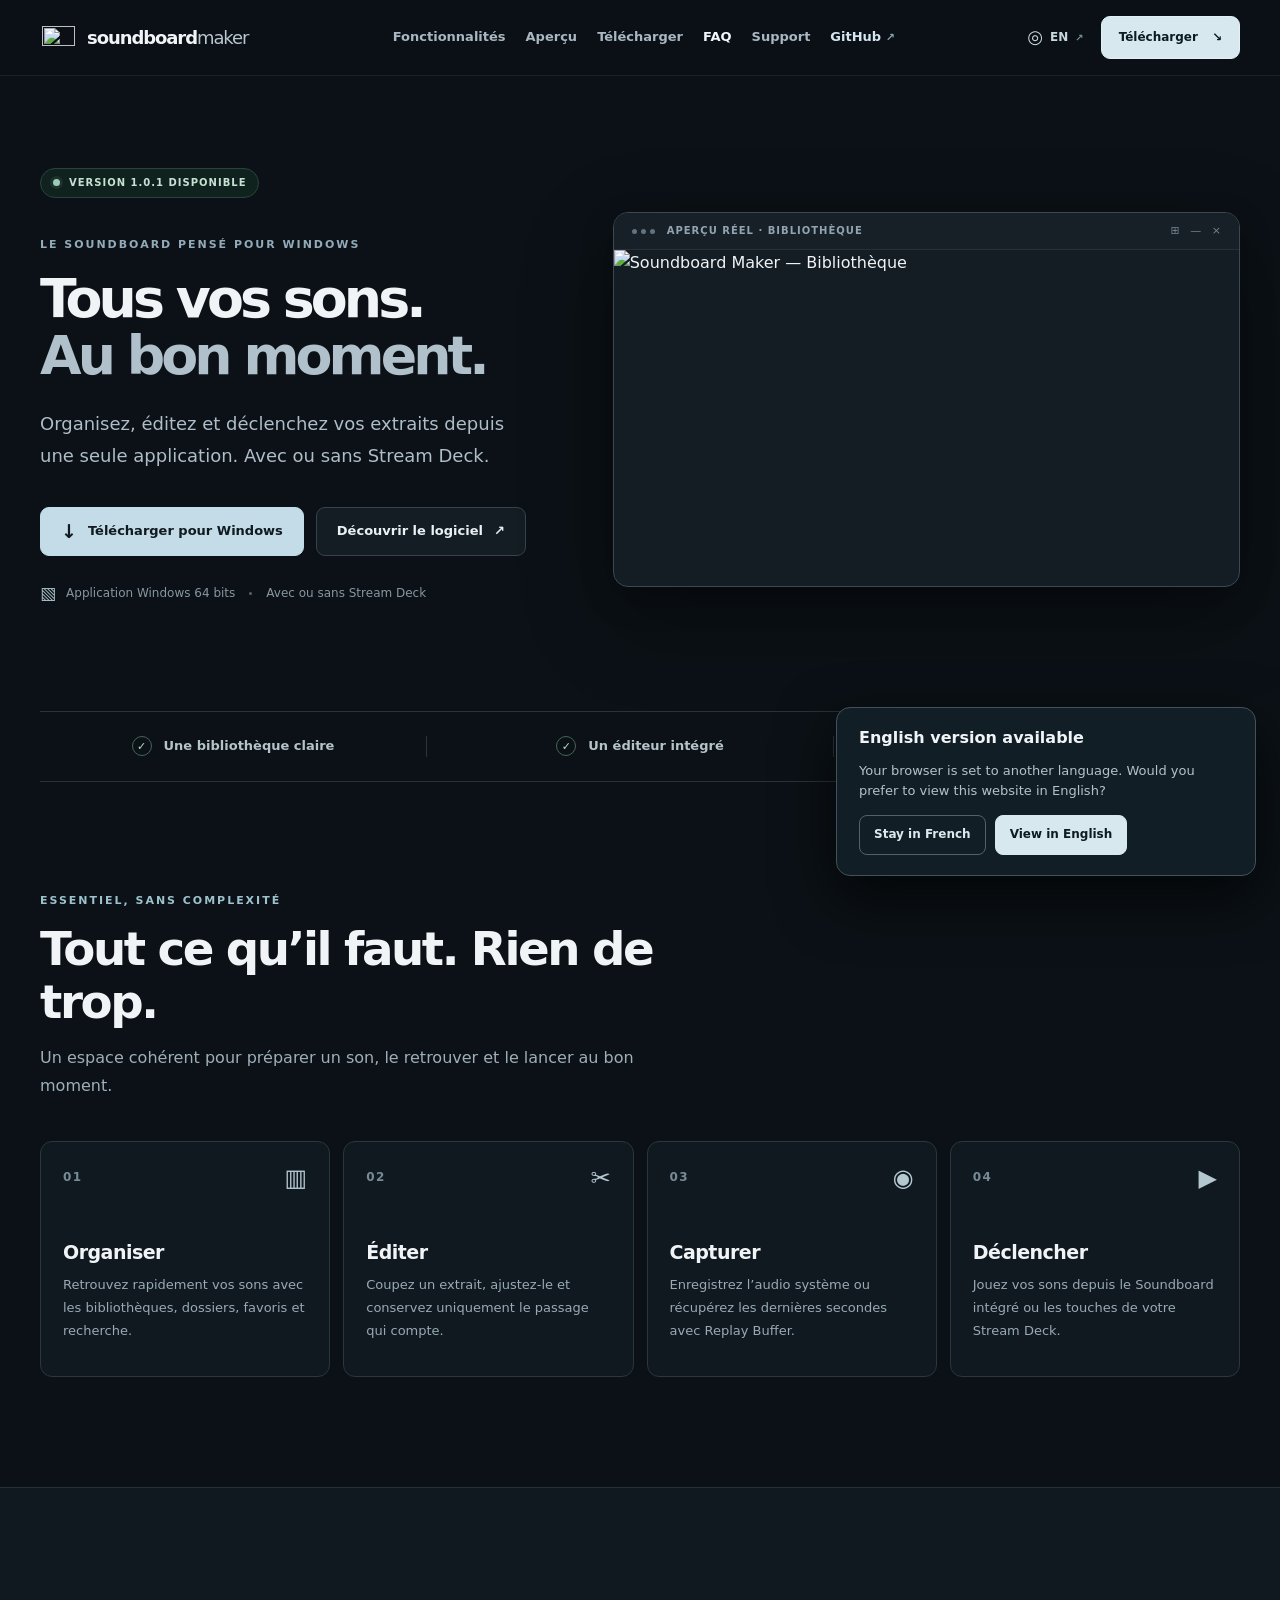
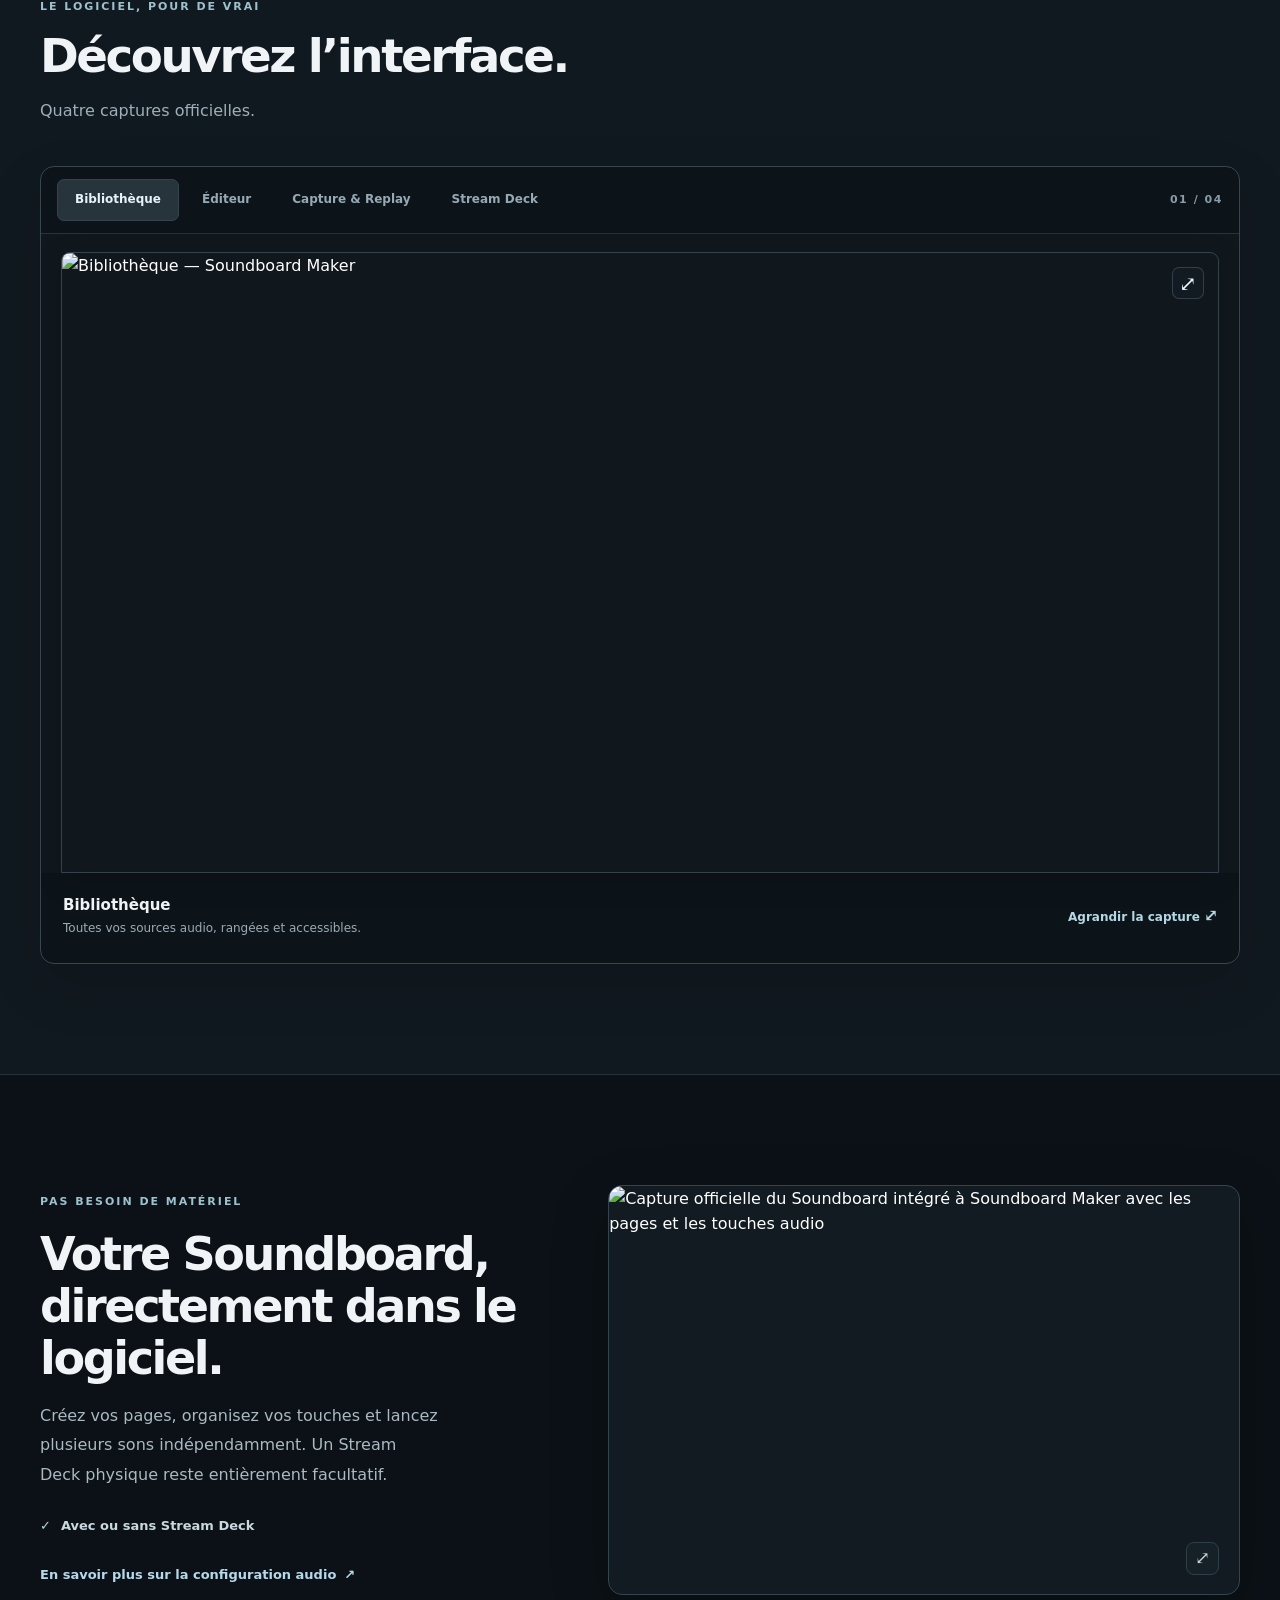
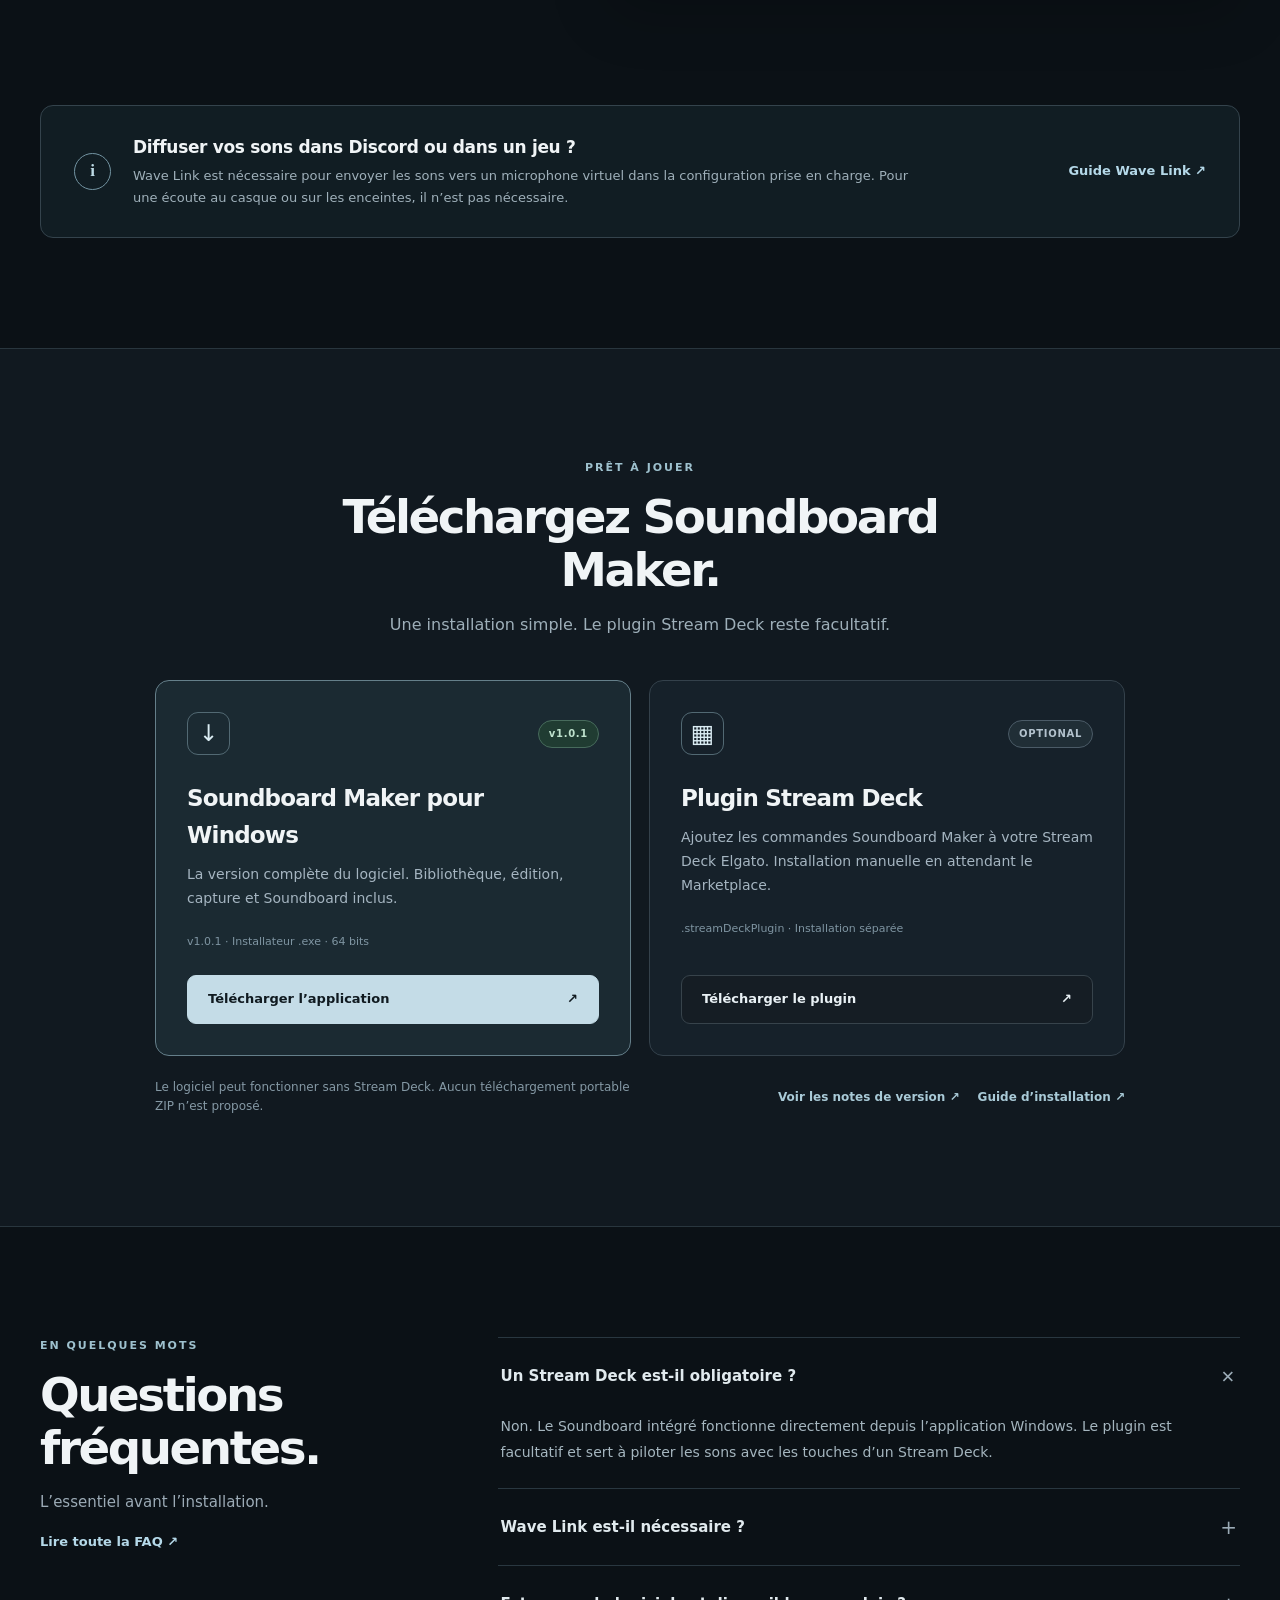
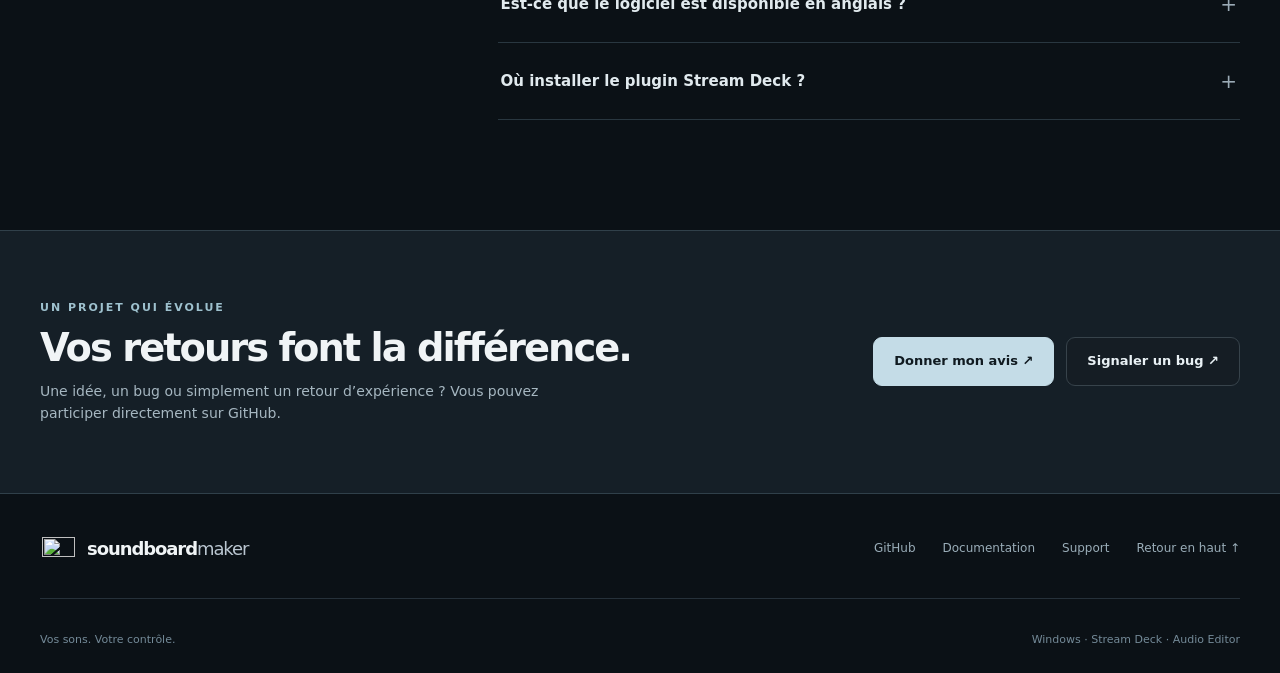
==== commit 7db3cced: "Update stable 1.0.1 download fallbacks and metadata" ====
--- a/docs/index.html
+++ b/docs/index.html
@@ -37,8 +37,8 @@
       "url": "https://soundboardmaker.com/",
       "applicationCategory": "MultimediaApplication",
       "operatingSystem": "Windows",
-      "softwareVersion": "1.0.0",
-      "downloadUrl": "https://github.com/Fablitox/SoundBoardMaker/releases/download/1.0.0/SoundboardMaker-Setup-1.0.0.exe",
+      "softwareVersion": "1.0.1",
+      "downloadUrl": "https://github.com/Fablitox/SoundBoardMaker/releases/download/1.0.1/SoundboardMaker-Setup-1.0.1.exe",
       "image": "https://soundboardmaker.com/assets/logo.png"
     }
   </script>
@@ -69,7 +69,7 @@
   <main>
     <section class="hero layout" aria-labelledby="hero-title">
       <div class="hero-copy">
-        <div class="status-line"><span class="status-dot"></span> VERSION 1.0.0 DISPONIBLE</div>
+        <div class="status-line"><span class="status-dot"></span> VERSION 1.0.1 DISPONIBLE</div>
         <div class="eyebrow">LE SOUNDBOARD PENSÉ POUR WINDOWS</div>
         <h1 id="hero-title">Tous vos sons.<br><span>Au bon moment.</span></h1>
         <p class="hero-lead">Organisez, éditez et déclenchez vos extraits depuis une seule application. Avec ou sans Stream Deck.</p>
@@ -149,8 +149,8 @@
     <section class="section download-section" id="download" aria-labelledby="download-title"><div class="layout">
       <div class="section-top center"><p class="section-label">PRÊT À JOUER</p><h2 id="download-title">Téléchargez Soundboard Maker.</h2><p class="section-intro">Une installation simple. Le plugin Stream Deck reste facultatif.</p></div>
       <div class="download-grid">
-        <article class="download-card main-download"><div class="download-card-heading"><div class="download-icon">↓</div><span class="version-pill">v1.0.0</span></div><h3>Soundboard Maker pour Windows</h3><p>La version complète du logiciel. Bibliothèque, édition, capture et Soundboard inclus.</p><div class="download-meta">v1.0.0 · Installateur .exe · 64 bits</div><a href="https://github.com/Fablitox/SoundBoardMaker/releases/download/1.0.0/SoundboardMaker-Setup-1.0.0.exe" rel="noopener noreferrer" class="button button-primary download-button" data-download="installer" data-umami-event="download-installer">Télécharger l’application <span>↗</span></a></article>
-        <article class="download-card"><div class="download-card-heading"><div class="download-icon deck-icon">▦</div><span class="optional-pill">OPTIONAL</span></div><h3>Plugin Stream Deck</h3><p>Ajoutez les commandes Soundboard Maker à votre Stream Deck Elgato. Installation manuelle en attendant le Marketplace.</p><div class="download-meta">.streamDeckPlugin · Installation séparée</div><a href="https://github.com/Fablitox/SoundBoardMaker/releases/download/1.0.0/com.soundboardmaker.streamdeck.streamDeckPlugin" rel="noopener noreferrer" class="button button-outline download-button" data-download="plugin" data-umami-event="download-streamdeck-plugin">Télécharger le plugin <span>↗</span></a></article>
+        <article class="download-card main-download"><div class="download-card-heading"><div class="download-icon">↓</div><span class="version-pill">v1.0.1</span></div><h3>Soundboard Maker pour Windows</h3><p>La version complète du logiciel. Bibliothèque, édition, capture et Soundboard inclus.</p><div class="download-meta">v1.0.1 · Installateur .exe · 64 bits</div><a href="https://github.com/Fablitox/SoundBoardMaker/releases/download/1.0.1/SoundboardMaker-Setup-1.0.1.exe" rel="noopener noreferrer" class="button button-primary download-button" data-download="installer" data-umami-event="download-installer">Télécharger l’application <span>↗</span></a></article>
+        <article class="download-card"><div class="download-card-heading"><div class="download-icon deck-icon">▦</div><span class="optional-pill">OPTIONAL</span></div><h3>Plugin Stream Deck</h3><p>Ajoutez les commandes Soundboard Maker à votre Stream Deck Elgato. Installation manuelle en attendant le Marketplace.</p><div class="download-meta">.streamDeckPlugin · Installation séparée</div><a href="https://github.com/Fablitox/SoundBoardMaker/releases/download/1.0.1/com.soundboardmaker.streamdeck.streamDeckPlugin" rel="noopener noreferrer" class="button button-outline download-button" data-download="plugin" data-umami-event="download-streamdeck-plugin">Télécharger le plugin <span>↗</span></a></article>
       </div>
       <div class="download-foot"><p>Le logiciel peut fonctionner sans Stream Deck. Aucun téléchargement portable ZIP n’est proposé.</p><div><a href="https://github.com/Fablitox/SoundBoardMaker/releases/latest" target="_blank" rel="noopener noreferrer">Voir les notes de version ↗</a><a href="https://github.com/Fablitox/SoundBoardMaker/wiki/Installation-FR" target="_blank" rel="noopener noreferrer">Guide d’installation ↗</a></div></div>
     </div></section>
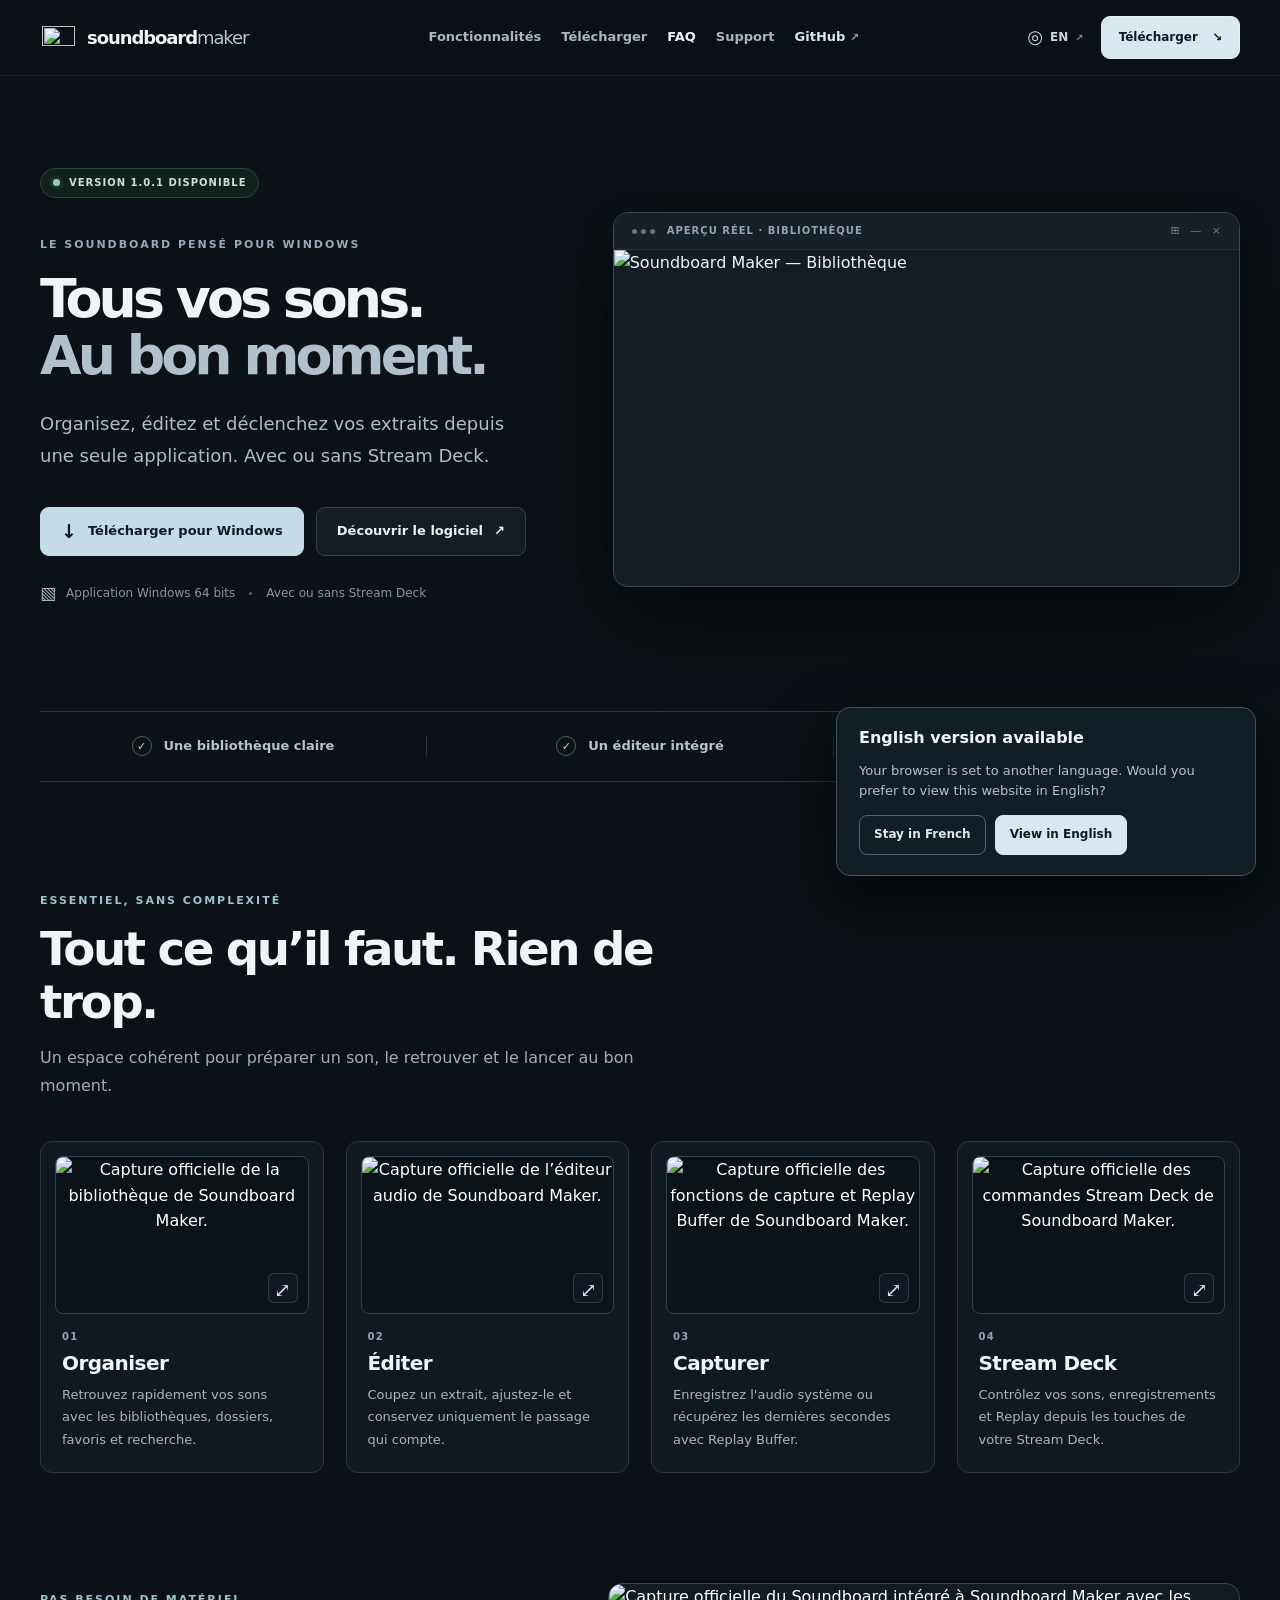
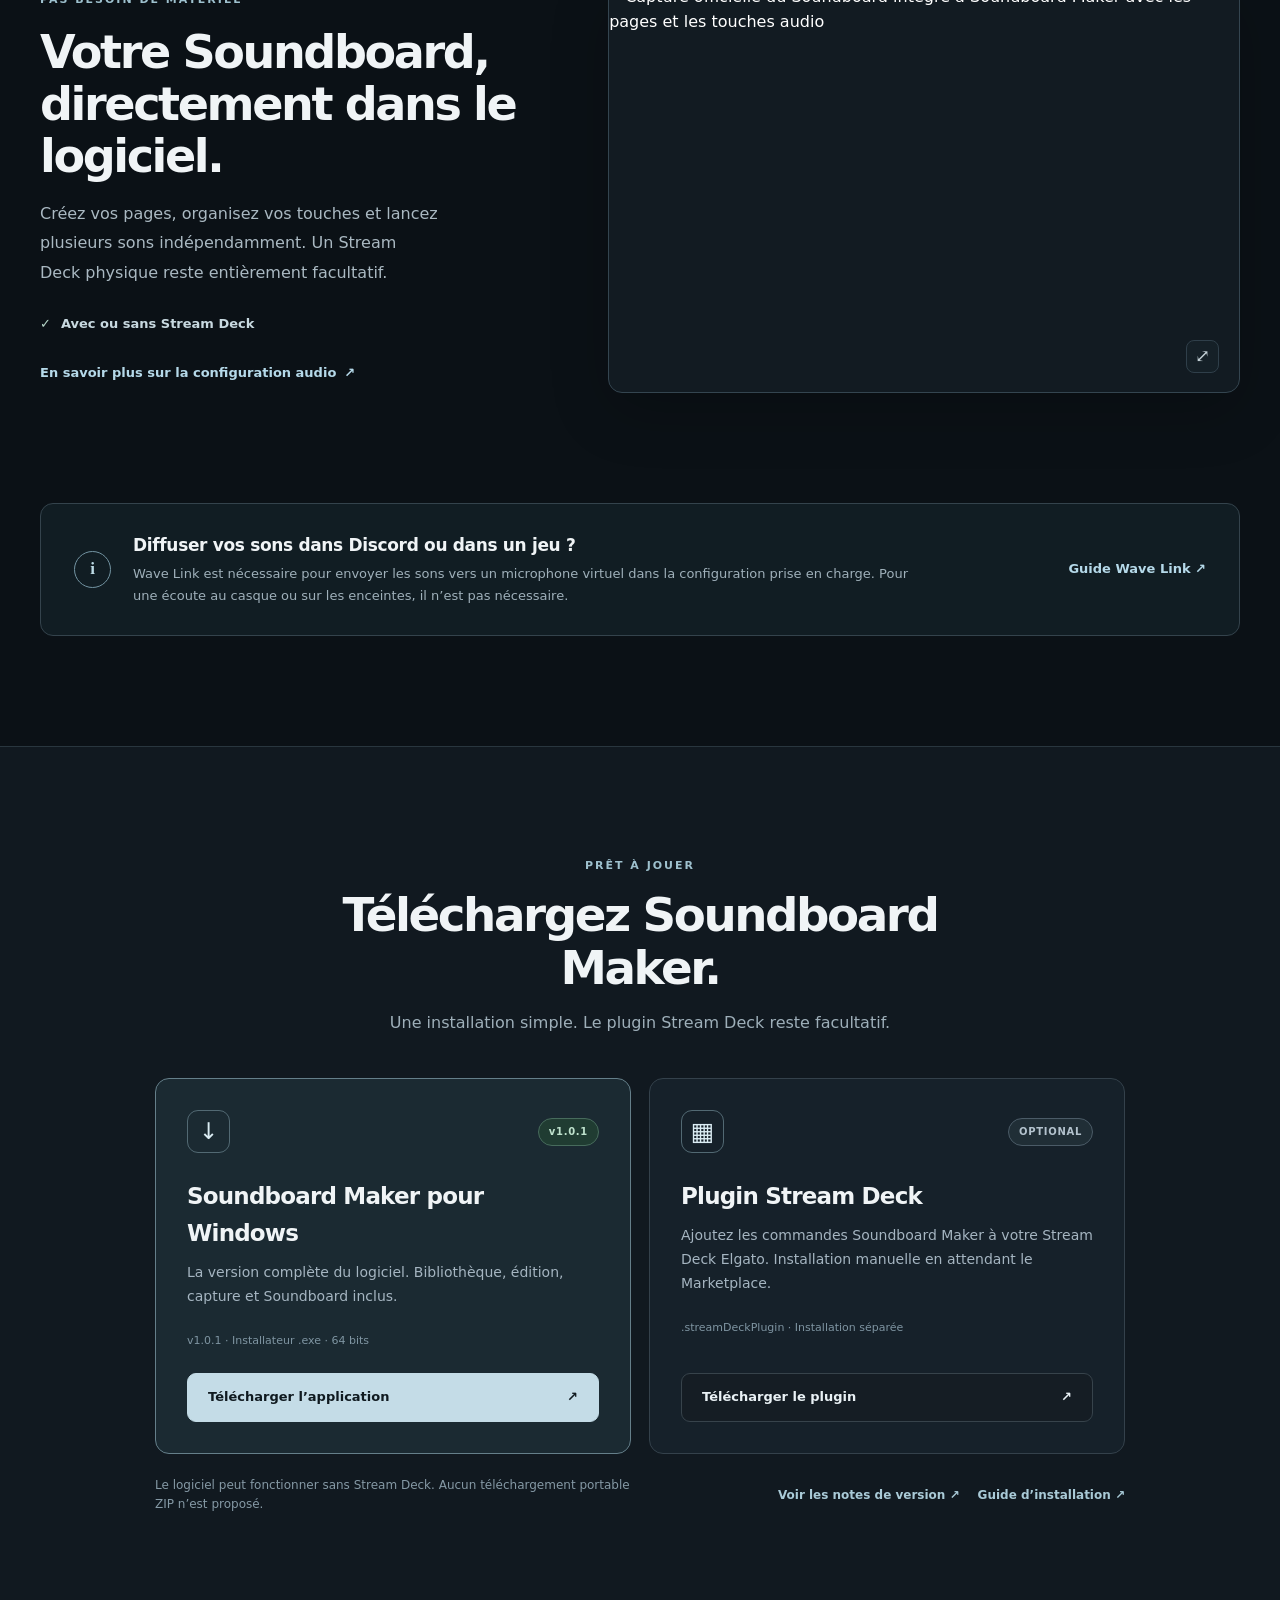
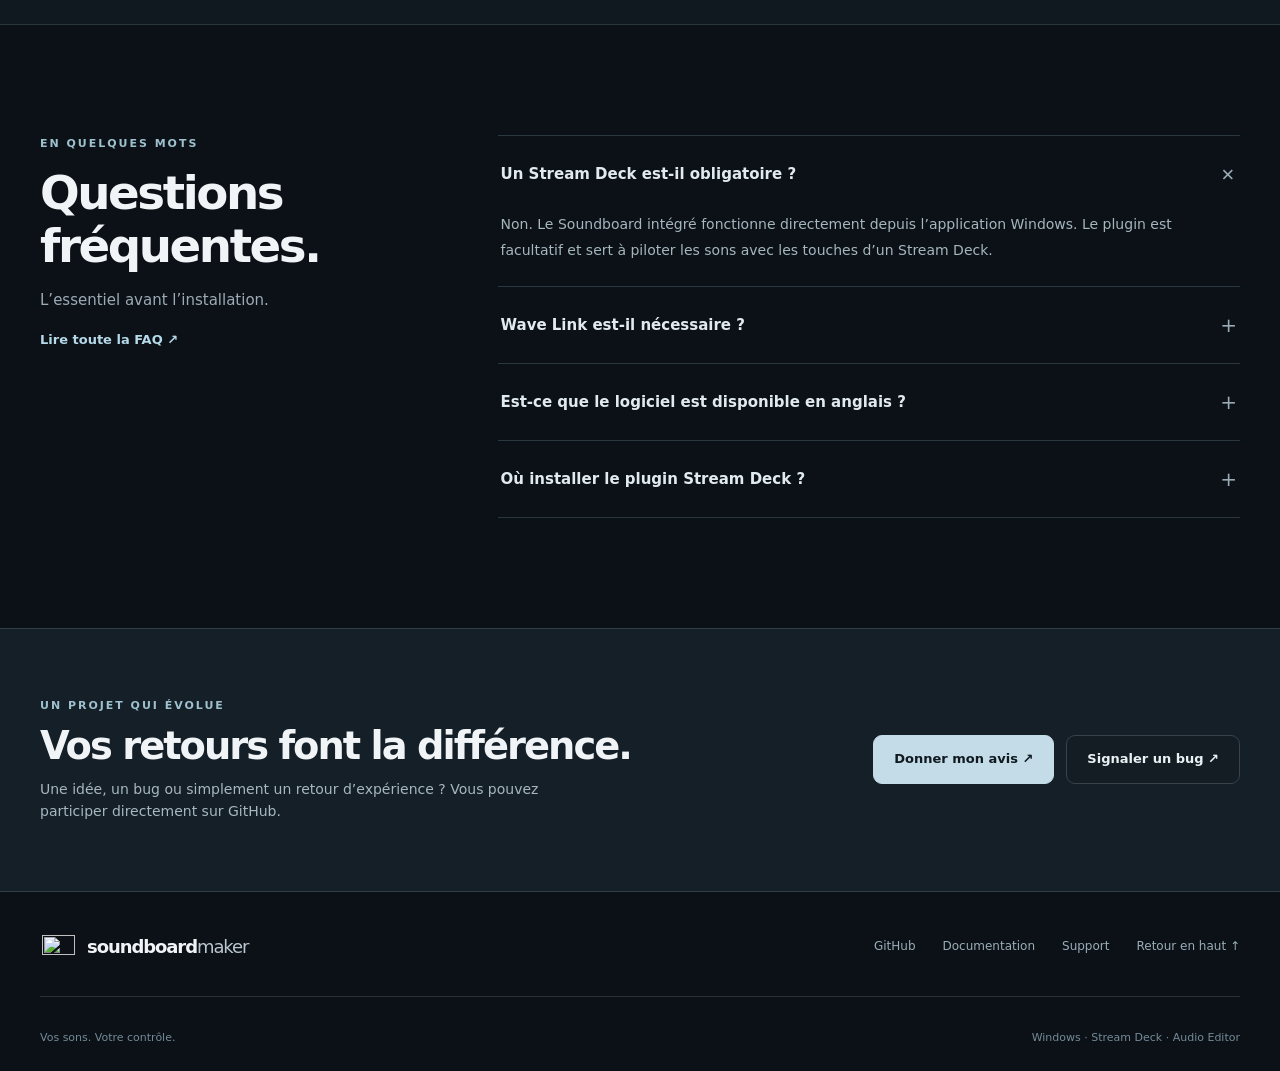
==== commit 3b7a5070: "Replace preview gallery with four illustrated feature cards" ====
--- a/docs/index.html
+++ b/docs/index.html
@@ -24,9 +24,9 @@
   <meta name="twitter:image" content="https://soundboardmaker.com/assets/social-preview.png?v=20261030-1">
   <link rel="icon" type="image/png" sizes="48x48" href="assets/favicon-48.png?v=20261103">
   <link rel="icon" type="image/svg+xml" sizes="any" href="assets/favicon.svg?v=20261103">
-  <link rel="stylesheet" href="style.css?v=20261102-soundboard-ratio">
+  <link rel="stylesheet" href="style.css?v=20261105-features-four">
   <link rel="stylesheet" href="language-prompt.css?v=20261104">
-  <script src="app.js?v=20261104-latest" defer></script>
+  <script src="app.js?v=20261105-features" defer></script>
   <script src="language-prompt.js?v=20261104" defer></script>
   <script defer src="https://cloud.umami.is/script.js" data-website-id="fd426516-11d3-4d21-9e5f-0ff150baa547"></script>
   <script type="application/ld+json">
@@ -51,8 +51,7 @@
         <span class="brand-name">soundboard<span>maker</span></span>
       </a>
       <nav class="site-nav" id="site-nav" aria-label="Navigation">
-        <a href="#features">Fonctionnalités</a>
-        <a href="#preview">Aperçu</a>
+        <a href="#features">Fonctionnalités</a>         <a href="#download">Télécharger</a>
         <a href="#faq">FAQ</a>
         <a href="#community">Support</a>
@@ -75,7 +74,7 @@
         <p class="hero-lead">Organisez, éditez et déclenchez vos extraits depuis une seule application. Avec ou sans Stream Deck.</p>
         <div class="hero-ctas">
           <a class="button button-primary" href="#download"><span class="button-icon">↓</span> Télécharger pour Windows</a>
-          <a class="button button-outline" href="#preview">Découvrir le logiciel <span aria-hidden="true">↗</span></a>
+          <a class="button button-outline" href="#features">Découvrir le logiciel <span aria-hidden="true">↗</span></a>
         </div>
         <div class="hero-meta"><span class="micro-icon">▧</span>Application Windows 64 bits <span class="sep"></span> Avec ou sans Stream Deck</div>
       </div>
@@ -93,44 +92,37 @@
       <div><span class="strip-check">✓</span>Vos sons en un clic</div>
     </div>
 
-    <section class="section layout" id="features" aria-labelledby="features-title">
+    <section class="section layout features-section" id="features" aria-labelledby="features-title">
       <div class="section-top"><p class="section-label">ESSENTIEL, SANS COMPLEXITÉ</p><h2 id="features-title">Tout ce qu’il faut. Rien de trop.</h2><p class="section-intro">Un espace cohérent pour préparer un son, le retrouver et le lancer au bon moment.</p></div>
       <div class="feature-grid">
-        
-        <article class="feature-card"><div class="feature-top"><span class="feature-num">01</span><span class="feature-symbol" aria-hidden="true">▥</span></div><h3>Organiser</h3><p>Retrouvez rapidement vos sons avec les bibliothèques, dossiers, favoris et recherche.</p></article>
-        
-        <article class="feature-card"><div class="feature-top"><span class="feature-num">02</span><span class="feature-symbol" aria-hidden="true">✂</span></div><h3>Éditer</h3><p>Coupez un extrait, ajustez-le et conservez uniquement le passage qui compte.</p></article>
-        
-        <article class="feature-card"><div class="feature-top"><span class="feature-num">03</span><span class="feature-symbol" aria-hidden="true">◉</span></div><h3>Capturer</h3><p>Enregistrez l’audio système ou récupérez les dernières secondes avec Replay Buffer.</p></article>
-        
-        <article class="feature-card"><div class="feature-top"><span class="feature-num">04</span><span class="feature-symbol" aria-hidden="true">▶</span></div><h3>Déclencher</h3><p>Jouez vos sons depuis le Soundboard intégré ou les touches de votre Stream Deck.</p></article>
-        
-      </div>
-    </section>
-
-    <section class="section preview-section" id="preview" aria-labelledby="preview-title">
-      <div class="layout">
-        <div class="section-top"><p class="section-label">LE LOGICIEL, POUR DE VRAI</p><h2 id="preview-title">Découvrez l’interface.</h2><p class="section-intro">Quatre captures officielles.</p></div>
-        <div class="preview-shell">
-          <div class="preview-heading"><div role="tablist" aria-label="Aperçu" class="preview-tabs">
-            
-            <button class="preview-tab is-selected" type="button" role="tab" aria-selected="true" id="tab-library" data-image="screenshots/Bibliotheque_FR.png" data-label="Bibliothèque" data-detail="Toutes vos sources audio, rangées et accessibles.">Bibliothèque</button>
-            
-            <button class="preview-tab " type="button" role="tab" aria-selected="false" id="tab-editor" data-image="screenshots/Editeur_FR.png" data-label="Éditeur" data-detail="Découpe et traitement dans une interface précise.">Éditeur</button>
-            
-            <button class="preview-tab " type="button" role="tab" aria-selected="false" id="tab-capture" data-image="screenshots/Capture_Replay_FR.png" data-label="Capture &amp; Replay" data-detail="Capture locale et Replay Buffer réunis.">Capture &amp; Replay</button>
-            
-            <button class="preview-tab " type="button" role="tab" aria-selected="false" id="tab-deck" data-image="screenshots/StreamDeck_FR.png" data-label="Stream Deck" data-detail="Le plugin et ses commandes de lecture et capture.">Stream Deck</button>
-            
-          </div><span class="preview-index" id="preview-index">01 / 04</span></div>
-          <div class="preview-stage" role="tabpanel" aria-labelledby="tab-library" id="preview-panel">
-            <button class="preview-launch" id="open-preview" type="button" aria-label="Agrandir la capture">
-              <img id="preview-image" src="screenshots/Bibliotheque_FR.png" alt="Bibliothèque — Soundboard Maker" loading="lazy">
-              <span class="expand-icon" aria-hidden="true">⤢</span>
-            </button>
-          </div>
-          <div class="preview-footer"><div><strong id="preview-caption-title">Bibliothèque</strong><span id="preview-caption-desc">Toutes vos sources audio, rangées et accessibles.</span></div><button class="preview-zoom" id="open-preview-text" type="button">Agrandir la capture <span>⤢</span></button></div>
-        </div>
+        <article class="feature-card">
+          <button class="feature-preview" type="button" data-preview-title="Organiser" aria-label="Agrandir la capture — Organiser" aria-haspopup="dialog" aria-controls="preview-dialog">
+            <img src="screenshots/Bibliotheque_FR.png" width="3046" height="1977" alt="Capture officielle de la bibliothèque de Soundboard Maker." loading="lazy" decoding="async">
+            <span class="feature-zoom" aria-hidden="true">⤢</span>
+          </button>
+          <div class="feature-copy"><span class="feature-num">01</span><h3>Organiser</h3><p>Retrouvez rapidement vos sons avec les bibliothèques, dossiers, favoris et recherche.</p></div>
+        </article>
+        <article class="feature-card">
+          <button class="feature-preview" type="button" data-preview-title="Éditer" aria-label="Agrandir la capture — Éditer" aria-haspopup="dialog" aria-controls="preview-dialog">
+            <img src="screenshots/Editeur_FR.png" width="3046" height="1977" alt="Capture officielle de l’éditeur audio de Soundboard Maker." loading="lazy" decoding="async">
+            <span class="feature-zoom" aria-hidden="true">⤢</span>
+          </button>
+          <div class="feature-copy"><span class="feature-num">02</span><h3>Éditer</h3><p>Coupez un extrait, ajustez-le et conservez uniquement le passage qui compte.</p></div>
+        </article>
+        <article class="feature-card">
+          <button class="feature-preview" type="button" data-preview-title="Capturer" aria-label="Agrandir la capture — Capturer" aria-haspopup="dialog" aria-controls="preview-dialog">
+            <img src="screenshots/Capture_Replay_FR.png" width="3046" height="1977" alt="Capture officielle des fonctions de capture et Replay Buffer de Soundboard Maker." loading="lazy" decoding="async">
+            <span class="feature-zoom" aria-hidden="true">⤢</span>
+          </button>
+          <div class="feature-copy"><span class="feature-num">03</span><h3>Capturer</h3><p>Enregistrez l'audio système ou récupérez les dernières secondes avec Replay Buffer.</p></div>
+        </article>
+        <article class="feature-card">
+          <button class="feature-preview" type="button" data-preview-title="Stream Deck" aria-label="Agrandir la capture — Stream Deck" aria-haspopup="dialog" aria-controls="preview-dialog">
+            <img src="screenshots/StreamDeck_FR.png" width="2184" height="1686" alt="Capture officielle des commandes Stream Deck de Soundboard Maker." loading="lazy" decoding="async">
+            <span class="feature-zoom" aria-hidden="true">⤢</span>
+          </button>
+          <div class="feature-copy"><span class="feature-num">04</span><h3>Stream Deck</h3><p>Contrôlez vos sons, enregistrements et Replay depuis les touches de votre Stream Deck.</p></div>
+        </article>
       </div>
     </section>
 
@@ -164,6 +156,6 @@
 
   <footer class="footer"><div class="layout footer-main"><a href="#top" class="brand brand-footer"><span class="brand-symbol"><img src="assets/logo-mark.png" width="32" height="23" alt=""></span><span class="brand-name">soundboard<span>maker</span></span></a><div class="footer-links"><a href="https://github.com/Fablitox/SoundBoardMaker" target="_blank" rel="noopener noreferrer">GitHub</a><a href="https://github.com/Fablitox/SoundBoardMaker/wiki/Accueil" target="_blank" rel="noopener noreferrer">Documentation</a><a href="https://github.com/Fablitox/SoundBoardMaker/discussions" target="_blank" rel="noopener noreferrer">Support</a><a href="#top">Retour en haut ↑</a></div></div><div class="layout footer-low"><span>Vos sons. Votre contrôle.</span><span>Windows · Stream Deck · Audio Editor</span></div></footer>
 
-  <dialog id="preview-dialog" class="preview-dialog" aria-label="Agrandir la capture"><div class="dialog-top"><strong id="dialog-title">Soundboard Maker</strong><button class="dialog-close" id="close-dialog" type="button" aria-label="Fermer la capture">✕</button></div><img id="dialog-image" src="screenshots/Bibliotheque_FR.png" alt=""><div class="dialog-hint">Échap pour fermer</div></dialog>
+  <dialog id="preview-dialog" class="preview-dialog" aria-labelledby="dialog-title" aria-describedby="dialog-hint"><div class="dialog-top"><strong id="dialog-title">Soundboard Maker</strong><button class="dialog-close" id="close-dialog" type="button" aria-label="Fermer la capture">✕</button></div><img id="dialog-image" src="screenshots/Bibliotheque_FR.png" alt=""><div class="dialog-hint" id="dialog-hint">Échap pour fermer</div></dialog>
 </body>
-</html>+</html>
--- a/docs/style.css
+++ b/docs/style.css
@@ -82,31 +82,24 @@
 .section-label{color:#9ec1ce}
 h2{font-size:clamp(32px,3.65vw,51px);line-height:1.13;letter-spacing:-.052em;font-weight:710;margin:14px 0 15px}
 .section-intro{font-size:16px;line-height:1.75;color:#9eafb9;margin:0;max-width:650px}
-.feature-grid{display:grid;grid-template-columns:repeat(4,minmax(0,1fr));gap:13px}
-.feature-card{min-height:236px;padding:24px 22px 28px;border:1px solid #2b363e;background:#111920;border-radius:12px;display:flex;flex-direction:column}
-.feature-top{display:flex;justify-content:space-between;align-items:center;margin-bottom:47px}
-.feature-num{font-size:12px;color:#768b97;font-weight:650;letter-spacing:.12em}
-.feature-symbol{font-size:24px;color:#c6dbe4;line-height:1;opacity:.9}
-.feature-card h3{font-size:19px;font-weight:700;letter-spacing:-.027em;margin:0 0 7px}
-.feature-card p{color:#98aab5;font-size:13px;line-height:1.75;margin:0}
-.preview-section{background:#111920;border-block:1px solid #26323a}
-.preview-shell{border:1px solid #39464e;border-radius:14px;overflow:hidden;background:#0d1419;box-shadow:0 22px 55px #0002}
-.preview-heading{padding:12px 16px;display:flex;align-items:center;justify-content:space-between;gap:20px;border-bottom:1px solid #26343d}
-.preview-tabs{display:flex;flex-wrap:wrap;gap:5px}
-.preview-tab{border:1px solid transparent;border-radius:7px;padding:10px 17px;background:transparent;color:#96aab6;font-size:12px;font-weight:710;transition:background .2s,color .2s}
-.preview-tab.is-selected{background:#27343c;color:#e7f3f8;border-color:#34444f}
-.preview-tab:hover:not(.is-selected){color:white;background:#17232b}
-.preview-index{font-size:11px;color:#8b9ba7;font-weight:750;letter-spacing:.14em;white-space:nowrap}
-.preview-stage{padding:18px 20px 0;background:#10181e}
-.preview-launch{width:100%;background:transparent;display:block;padding:0;border:0;position:relative;text-align:left;cursor:zoom-in}
-.preview-launch img{width:100%;height:auto;display:block;aspect-ratio:2048/1100;object-fit:contain;border:1px solid #35424b;border-radius:9px 9px 0 0;box-shadow:0 7px 28px #0003}
-.expand-icon{position:absolute;right:15px;top:15px;width:32px;height:32px;display:grid;place-items:center;background:#131d24d9;color:#ecf7ff;border:1px solid #8194a74b;border-radius:7px;font-size:21px}
-.preview-footer{display:flex;align-items:center;justify-content:space-between;gap:15px;padding:20px 22px 24px}
-.preview-footer>div{display:flex;flex-direction:column;gap:2px}
-.preview-footer strong{font-size:15px;font-weight:700}
-.preview-footer span{font-size:12px;color:#9aabb6}
-.preview-zoom{background:transparent;color:#b5d8e6;font-size:12px;font-weight:700;border:0;padding:8px 0}
-.preview-zoom span{font-size:16px;color:#b5d8e6}
+.features-section{padding-bottom:55px}
+.features-section + #soundboard{padding-top:55px}
+.feature-grid{display:grid;grid-template-columns:repeat(4,minmax(0,1fr));gap:22px}
+.feature-card{min-width:0;padding:14px;border:1px solid #2b363e;background:#111920;border-radius:12px;display:flex;flex-direction:column;transition:border-color .18s,box-shadow .18s}
+.feature-card:hover{border-color:#526d7d;box-shadow:0 12px 30px #0002}
+.feature-preview{position:relative;display:block;width:100%;aspect-ratio:16/10;padding:0;overflow:hidden;border:1px solid #30424d;border-radius:8px;background:#0b1319;cursor:zoom-in;appearance:none}
+.feature-preview img{display:block;width:100%;height:100%;object-fit:contain;transition:filter .18s}
+.feature-preview:hover img{filter:brightness(1.06)}
+.feature-preview:focus-visible{outline:2px solid #c5e6ed;outline-offset:4px}
+.feature-zoom{position:absolute;right:10px;bottom:10px;display:grid;place-items:center;width:30px;height:30px;border:1px solid #6d87974d;border-radius:6px;background:#101a22e8;color:#d6eaf4;font-size:20px;pointer-events:none}
+.feature-copy{padding:15px 7px 7px}
+.feature-num{display:block;margin-bottom:6px;font-size:10px;color:#8da5b3;font-weight:700;letter-spacing:.12em}
+.feature-card h3{font-size:20px;line-height:1.25;font-weight:700;letter-spacing:-.027em;margin:0 0 8px}
+.feature-card p{min-height:5.1em;color:#a5b6c1;font-size:13px;line-height:1.7;margin:0}
+@media(max-width:1100px){.feature-grid{grid-template-columns:repeat(2,minmax(0,1fr))}}
+@media(max-width:900px){.features-section{padding-bottom:38px}.features-section + #soundboard{padding-top:38px}}
+@media(max-width:640px){.feature-grid{grid-template-columns:minmax(0,1fr);gap:18px}.feature-card{padding:12px}.feature-copy{padding:14px 6px 6px}.feature-card p{min-height:0}}
+@media(prefers-reduced-motion:reduce){.feature-card,.feature-preview img{transition:none}}
 .soundboard-layout{display:grid;grid-template-columns:minmax(0,.9fr) minmax(0,1.1fr);align-items:center;gap:clamp(28px,4vw,58px)}
 .soundboard-copy h2{font-size:clamp(32px,3.6vw,50px);margin-top:18px}
 .soundboard-copy>p:not(.section-label){color:#aab9c2;font-size:16px;line-height:1.85;max-width:400px}
@@ -165,15 +158,15 @@
 .footer-links a{font-size:12px;color:#9aadb8}
 .footer-links a:hover{color:#f8fdff}
 .footer-low{padding-top:32px;margin-top:32px;border-top:1px solid #26313a;display:flex;justify-content:space-between;font-size:11px;color:#748a98;gap:20px}
-.preview-dialog{padding:14px;border-radius:13px;background:#10181e;color:#ebf5f8;border:1px solid #5b707e;box-shadow:0 30px 120px #000c;width:min(96vw,1600px);max-width:none;max-height:96vh}
-.preview-dialog::backdrop{background:#05090de8;backdrop-filter:blur(9px)}
-.dialog-top{display:flex;align-items:center;justify-content:space-between;margin-bottom:9px}
+.preview-dialog{padding:16px;border-radius:13px;background:#10181e;color:#ebf5f8;border:1px solid #5b707e;box-shadow:0 30px 120px #000c;width:min(calc(100vw - 32px),1600px);max-width:none;max-height:calc(100dvh - 32px)}
+.preview-dialog::backdrop{background:#05090dc7;backdrop-filter:blur(6px)}
+.dialog-top{display:flex;align-items:center;justify-content:space-between;gap:16px;margin-bottom:12px}
 .dialog-top strong{font-size:13px}
-.dialog-close{display:grid;place-items:center;font-size:16px;border:1px solid #415662;background:#1c2832;color:#f1faff;border-radius:7px;width:34px;height:34px}
-.preview-dialog img{max-width:100%;max-height:calc(96vh - 106px);height:auto;display:block;margin:auto;object-fit:contain;border-radius:5px}
+.dialog-close{display:grid;place-items:center;font-size:16px;border:1px solid #415662;background:#1c2832;color:#f1faff;border-radius:7px;width:44px;height:44px;flex:none}
+.preview-dialog img{max-width:100%;max-height:calc(100dvh - 152px);width:auto;height:auto;display:block;margin:auto;object-fit:contain;border-radius:5px}
 .dialog-hint{text-align:center;margin-top:8px;color:#8396a0;font-size:11px}
 @media(min-width:1450px){.hero{min-height:665px}}
-@media(max-width:1100px){.layout{width:min(var(--max),calc(100% - 48px))}.site-nav{gap:12px;margin-left:0}.hero{gap:27px}.hero h1{font-size:clamp(45px,5.1vw,66px)}.feature-grid{grid-template-columns:repeat(2,1fr)}.feature-card{min-height:195px}.feature-top{margin-bottom:35px}.soundboard-layout{gap:34px}.faq-layout{gap:35px}.community-inner{gap:30px}.community-actions{flex-direction:column;align-items:stretch}}
-@media(max-width:900px){html{scroll-padding-top:74px}.layout{width:calc(100% - 36px)}.local-banner{font-size:9px;height:26px}.site-header{height:64px}.brand-name{font-size:16px}.header-inner{gap:10px}.site-nav{display:none;position:absolute;left:0;right:0;top:64px;background:#101a21;border-bottom:1px solid #31414a;padding:20px 24px;flex-direction:column;gap:2px;align-items:stretch;margin:0;box-shadow:0 35px 60px #0005}.site-nav.is-open{display:flex}.site-nav a{font-size:15px;padding:9px 0}.header-actions{margin-left:auto;gap:8px}.header-download{padding:9px 11px;font-size:11px;gap:7px}.language-switch{font-size:11px}.language-globe,.chev{display:none}.mobile-toggle{display:flex}.mobile-toggle[aria-expanded=true] span:nth-child(1){transform:translateY(6.8px) rotate(45deg)}.mobile-toggle[aria-expanded=true] span:nth-child(2){opacity:0}.mobile-toggle[aria-expanded=true] span:nth-child(3){transform:translateY(-6.8px) rotate(-45deg)}.hero{grid-template-columns:1fr;padding-block:53px 35px;min-height:auto;gap:44px}.hero-copy{padding-bottom:0}.eyebrow{margin-top:30px}.hero h1{font-size:clamp(48px,10.3vw,68px);margin:15px 0 19px}.hero-lead{font-size:16px}.hero-ctas{gap:10px;margin-top:25px}.hero-meta{margin-top:18px}.window-frame{border-radius:11px}.window-toolbar{height:31px}.toolbar-name{font-size:9px}.hero-strip{margin-top:8px;flex-direction:column;gap:14px;align-items:flex-start;padding:19px}.hero-strip>div{justify-content:flex-start;border-right:0!important;font-size:12px}.section{padding-block:76px}.section-top{margin-bottom:30px}h2{font-size:clamp(33px,7vw,45px)}.feature-grid{grid-template-columns:repeat(2,minmax(0,1fr));gap:10px}.feature-card{padding:18px 15px;min-height:188px}.feature-top{margin-bottom:24px}.feature-card h3{font-size:17px}.feature-card p{font-size:12px}.preview-heading{padding:10px;flex-wrap:wrap}.preview-tabs{gap:3px}.preview-tab{padding:8px 10px;font-size:11px}.preview-index{display:none}.preview-stage{padding:10px 10px 0}.preview-footer{padding:15px;align-items:flex-start}.preview-footer span{font-size:11px}.preview-zoom{white-space:nowrap}.soundboard-layout{grid-template-columns:1fr;gap:30px}.soundboard-copy>p:not(.section-label){max-width:none;font-size:15px}.soundboard-screenshot{max-width:720px;margin-inline:auto;padding:0}.wave-link{gap:14px;flex-wrap:wrap;padding:22px}.wave-link h3{font-size:15px}.wave-link p{font-size:12px}.wave-link .text-link{margin-left:50px}.download-section{margin-top:75px}.download-grid{grid-template-columns:1fr;gap:12px}.download-card{min-height:265px;padding:24px}.download-card h3{font-size:21px}.download-foot{display:block}.download-foot div{margin-top:14px;gap:16px}.faq-layout{grid-template-columns:1fr;gap:25px}.community-inner{flex-direction:column;align-items:flex-start}.community-actions{flex-direction:row;flex-wrap:wrap}.footer-main{flex-direction:column;align-items:flex-start}.footer-links{gap:16px 25px}.footer-low{flex-direction:column;gap:7px}}
-@media(max-width:420px){.header-download{display:none}.hero-ctas .button{font-size:12px;padding:11px 14px;min-height:46px}.hero-meta{font-size:11px}.download-button{white-space:normal}.wave-link .text-link{margin-left:0}.preview-footer{display:block}.preview-zoom{margin-top:10px}}
+@media(max-width:1100px){.layout{width:min(var(--max),calc(100% - 48px))}.site-nav{gap:12px;margin-left:0}.hero{gap:27px}.hero h1{font-size:clamp(45px,5.1vw,66px)}.soundboard-layout{gap:34px}.faq-layout{gap:35px}.community-inner{gap:30px}.community-actions{flex-direction:column;align-items:stretch}}
+@media(max-width:900px){html{scroll-padding-top:74px}.layout{width:calc(100% - 36px)}.local-banner{font-size:9px;height:26px}.site-header{height:64px}.brand-name{font-size:16px}.header-inner{gap:10px}.site-nav{display:none;position:absolute;left:0;right:0;top:64px;background:#101a21;border-bottom:1px solid #31414a;padding:20px 24px;flex-direction:column;gap:2px;align-items:stretch;margin:0;box-shadow:0 35px 60px #0005}.site-nav.is-open{display:flex}.site-nav a{font-size:15px;padding:9px 0}.header-actions{margin-left:auto;gap:8px}.header-download{padding:9px 11px;font-size:11px;gap:7px}.language-switch{font-size:11px}.language-globe,.chev{display:none}.mobile-toggle{display:flex}.mobile-toggle[aria-expanded=true] span:nth-child(1){transform:translateY(6.8px) rotate(45deg)}.mobile-toggle[aria-expanded=true] span:nth-child(2){opacity:0}.mobile-toggle[aria-expanded=true] span:nth-child(3){transform:translateY(-6.8px) rotate(-45deg)}.hero{grid-template-columns:1fr;padding-block:53px 35px;min-height:auto;gap:44px}.hero-copy{padding-bottom:0}.eyebrow{margin-top:30px}.hero h1{font-size:clamp(48px,10.3vw,68px);margin:15px 0 19px}.hero-lead{font-size:16px}.hero-ctas{gap:10px;margin-top:25px}.hero-meta{margin-top:18px}.window-frame{border-radius:11px}.window-toolbar{height:31px}.toolbar-name{font-size:9px}.hero-strip{margin-top:8px;flex-direction:column;gap:14px;align-items:flex-start;padding:19px}.hero-strip>div{justify-content:flex-start;border-right:0!important;font-size:12px}.section{padding-block:76px}.section-top{margin-bottom:30px}h2{font-size:clamp(33px,7vw,45px)}.soundboard-layout{grid-template-columns:1fr;gap:30px}.soundboard-copy>p:not(.section-label){max-width:none;font-size:15px}.soundboard-screenshot{max-width:720px;margin-inline:auto;padding:0}.wave-link{gap:14px;flex-wrap:wrap;padding:22px}.wave-link h3{font-size:15px}.wave-link p{font-size:12px}.wave-link .text-link{margin-left:50px}.download-section{margin-top:75px}.download-grid{grid-template-columns:1fr;gap:12px}.download-card{min-height:265px;padding:24px}.download-card h3{font-size:21px}.download-foot{display:block}.download-foot div{margin-top:14px;gap:16px}.faq-layout{grid-template-columns:1fr;gap:25px}.community-inner{flex-direction:column;align-items:flex-start}.community-actions{flex-direction:row;flex-wrap:wrap}.footer-main{flex-direction:column;align-items:flex-start}.footer-links{gap:16px 25px}.footer-low{flex-direction:column;gap:7px}}
+@media(max-width:420px){.header-download{display:none}.hero-ctas .button{font-size:12px;padding:11px 14px;min-height:46px}.hero-meta{font-size:11px}.download-button{white-space:normal}.wave-link .text-link{margin-left:0}}
 @media(prefers-reduced-motion:reduce){html{scroll-behavior:auto}*,*:before,*:after{transition:none!important;animation:none!important}}
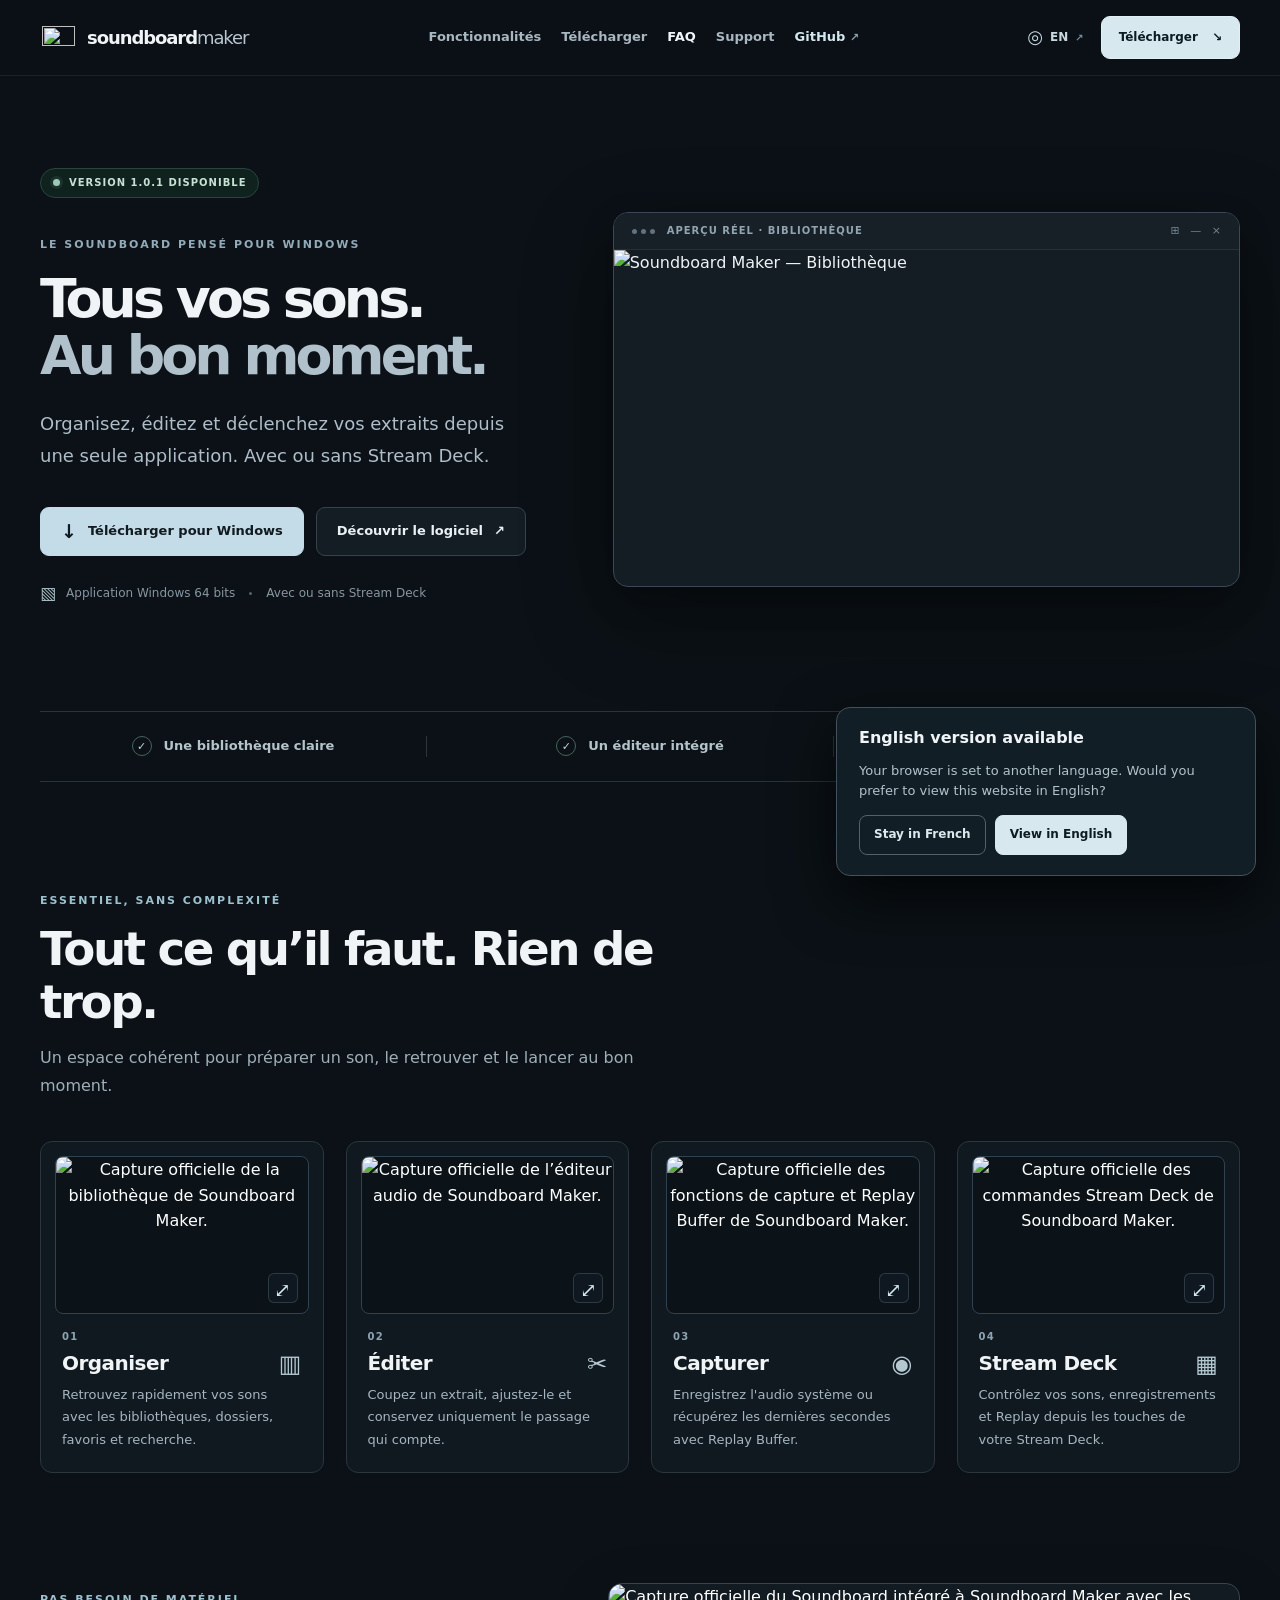
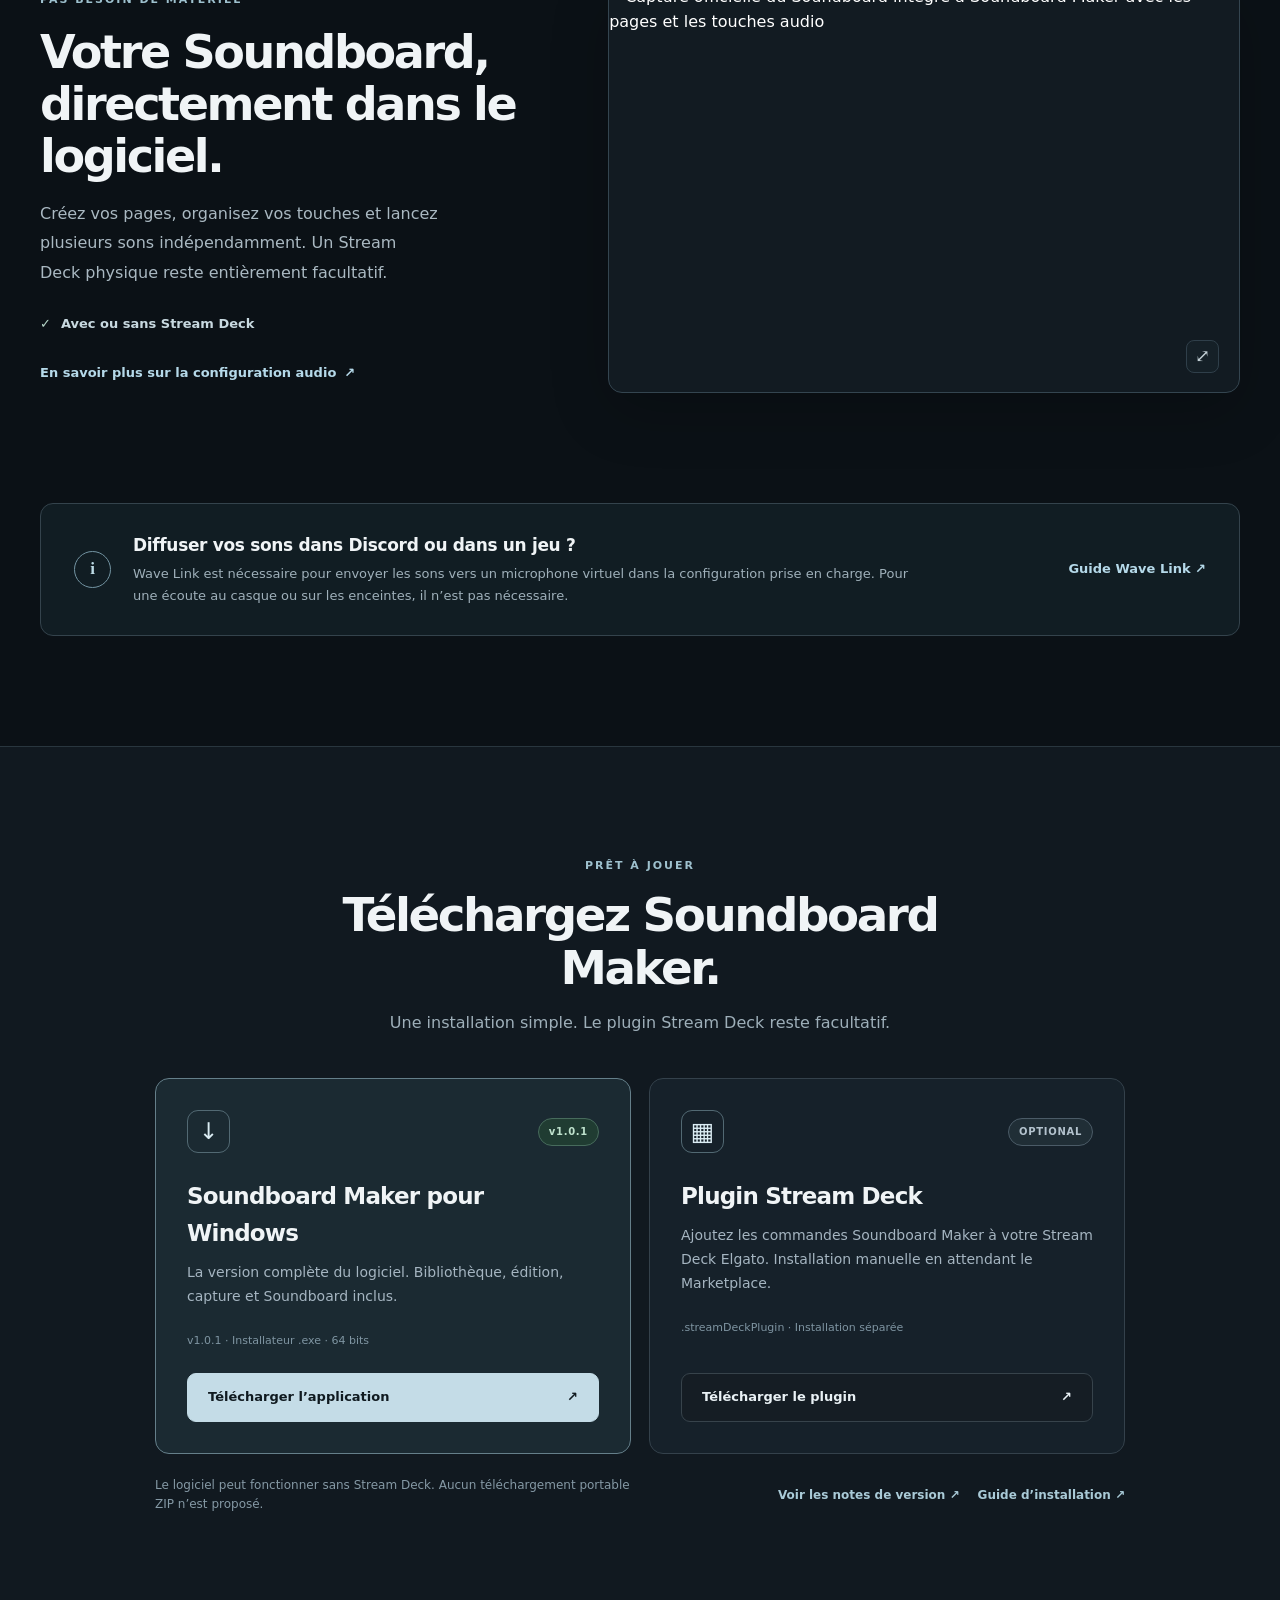
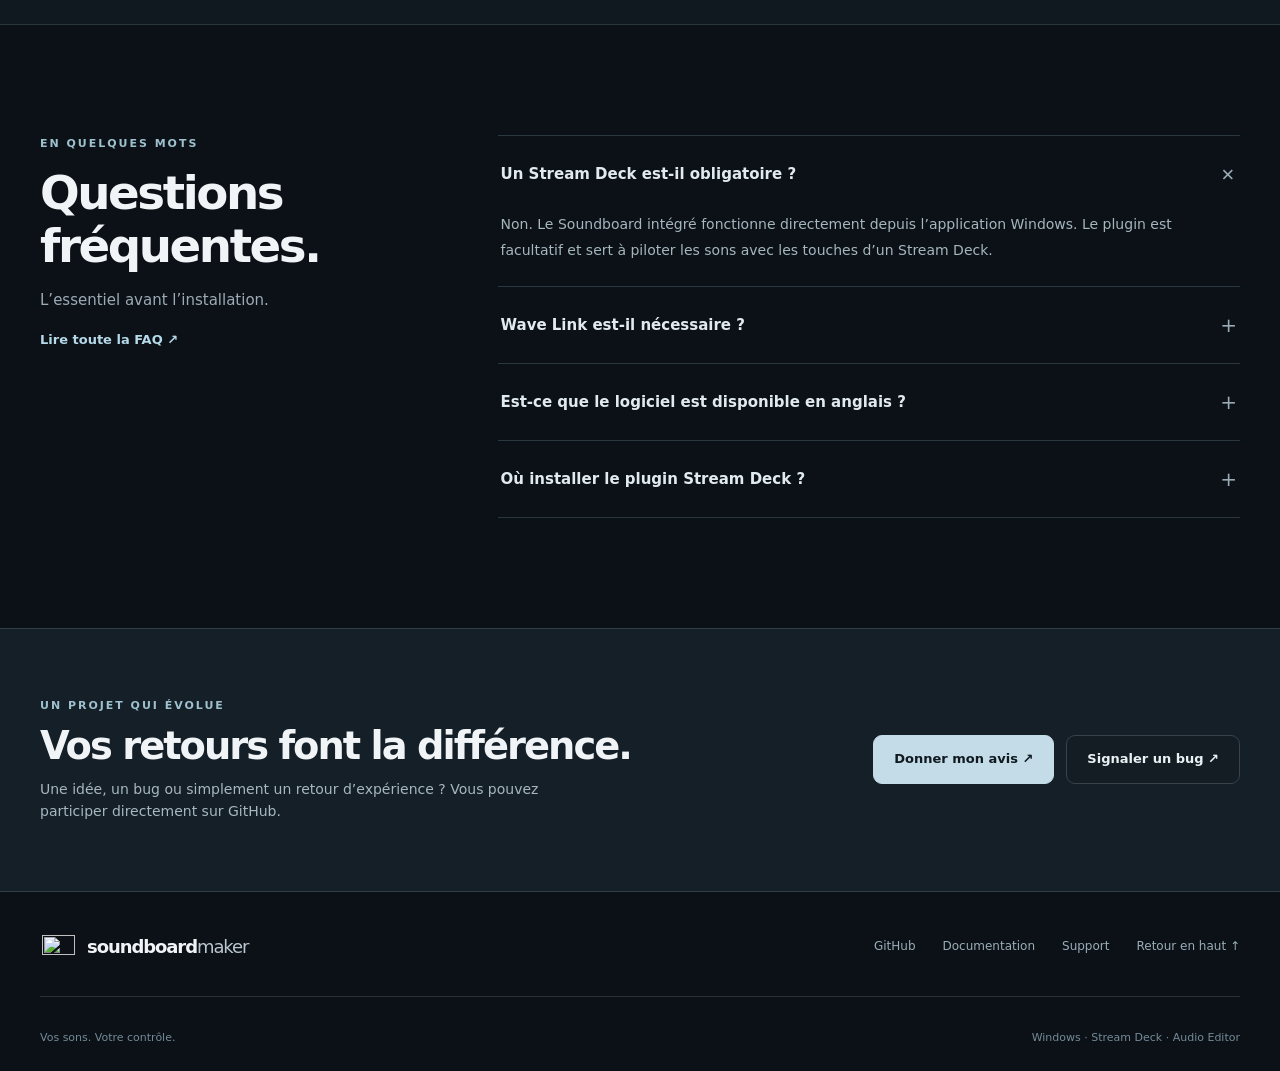
==== commit 0b4f54f1: "Restore small icons beside feature card titles" ====
--- a/docs/index.html
+++ b/docs/index.html
@@ -24,7 +24,7 @@
   <meta name="twitter:image" content="https://soundboardmaker.com/assets/social-preview.png?v=20261030-1">
   <link rel="icon" type="image/png" sizes="48x48" href="assets/favicon-48.png?v=20261103">
   <link rel="icon" type="image/svg+xml" sizes="any" href="assets/favicon.svg?v=20261103">
-  <link rel="stylesheet" href="style.css?v=20261105-features-four">
+  <link rel="stylesheet" href="style.css?v=20261105-feature-icons">
   <link rel="stylesheet" href="language-prompt.css?v=20261104">
   <script src="app.js?v=20261105-features" defer></script>
   <script src="language-prompt.js?v=20261104" defer></script>
@@ -100,28 +100,28 @@
             <img src="screenshots/Bibliotheque_FR.png" width="3046" height="1977" alt="Capture officielle de la bibliothèque de Soundboard Maker." loading="lazy" decoding="async">
             <span class="feature-zoom" aria-hidden="true">⤢</span>
           </button>
-          <div class="feature-copy"><span class="feature-num">01</span><h3>Organiser</h3><p>Retrouvez rapidement vos sons avec les bibliothèques, dossiers, favoris et recherche.</p></div>
+          <div class="feature-copy"><span class="feature-num">01</span><h3>Organiser<span class="feature-symbol" aria-hidden="true">▥</span></h3><p>Retrouvez rapidement vos sons avec les bibliothèques, dossiers, favoris et recherche.</p></div>
         </article>
         <article class="feature-card">
           <button class="feature-preview" type="button" data-preview-title="Éditer" aria-label="Agrandir la capture — Éditer" aria-haspopup="dialog" aria-controls="preview-dialog">
             <img src="screenshots/Editeur_FR.png" width="3046" height="1977" alt="Capture officielle de l’éditeur audio de Soundboard Maker." loading="lazy" decoding="async">
             <span class="feature-zoom" aria-hidden="true">⤢</span>
           </button>
-          <div class="feature-copy"><span class="feature-num">02</span><h3>Éditer</h3><p>Coupez un extrait, ajustez-le et conservez uniquement le passage qui compte.</p></div>
+          <div class="feature-copy"><span class="feature-num">02</span><h3>Éditer<span class="feature-symbol" aria-hidden="true">✂</span></h3><p>Coupez un extrait, ajustez-le et conservez uniquement le passage qui compte.</p></div>
         </article>
         <article class="feature-card">
           <button class="feature-preview" type="button" data-preview-title="Capturer" aria-label="Agrandir la capture — Capturer" aria-haspopup="dialog" aria-controls="preview-dialog">
             <img src="screenshots/Capture_Replay_FR.png" width="3046" height="1977" alt="Capture officielle des fonctions de capture et Replay Buffer de Soundboard Maker." loading="lazy" decoding="async">
             <span class="feature-zoom" aria-hidden="true">⤢</span>
           </button>
-          <div class="feature-copy"><span class="feature-num">03</span><h3>Capturer</h3><p>Enregistrez l'audio système ou récupérez les dernières secondes avec Replay Buffer.</p></div>
+          <div class="feature-copy"><span class="feature-num">03</span><h3>Capturer<span class="feature-symbol" aria-hidden="true">◉</span></h3><p>Enregistrez l'audio système ou récupérez les dernières secondes avec Replay Buffer.</p></div>
         </article>
         <article class="feature-card">
           <button class="feature-preview" type="button" data-preview-title="Stream Deck" aria-label="Agrandir la capture — Stream Deck" aria-haspopup="dialog" aria-controls="preview-dialog">
             <img src="screenshots/StreamDeck_FR.png" width="2184" height="1686" alt="Capture officielle des commandes Stream Deck de Soundboard Maker." loading="lazy" decoding="async">
             <span class="feature-zoom" aria-hidden="true">⤢</span>
           </button>
-          <div class="feature-copy"><span class="feature-num">04</span><h3>Stream Deck</h3><p>Contrôlez vos sons, enregistrements et Replay depuis les touches de votre Stream Deck.</p></div>
+          <div class="feature-copy"><span class="feature-num">04</span><h3>Stream Deck<span class="feature-symbol" aria-hidden="true">▦</span></h3><p>Contrôlez vos sons, enregistrements et Replay depuis les touches de votre Stream Deck.</p></div>
         </article>
       </div>
     </section>
--- a/docs/style.css
+++ b/docs/style.css
@@ -94,7 +94,8 @@
 .feature-zoom{position:absolute;right:10px;bottom:10px;display:grid;place-items:center;width:30px;height:30px;border:1px solid #6d87974d;border-radius:6px;background:#101a22e8;color:#d6eaf4;font-size:20px;pointer-events:none}
 .feature-copy{padding:15px 7px 7px}
 .feature-num{display:block;margin-bottom:6px;font-size:10px;color:#8da5b3;font-weight:700;letter-spacing:.12em}
-.feature-card h3{font-size:20px;line-height:1.25;font-weight:700;letter-spacing:-.027em;margin:0 0 8px}
+.feature-card h3{display:flex;align-items:center;justify-content:space-between;gap:12px;font-size:20px;line-height:1.25;font-weight:700;letter-spacing:-.027em;margin:0 0 8px}
+.feature-symbol{flex:none;font-size:24px;color:#c6dbe4;line-height:1;letter-spacing:0;opacity:.9}
 .feature-card p{min-height:5.1em;color:#a5b6c1;font-size:13px;line-height:1.7;margin:0}
 @media(max-width:1100px){.feature-grid{grid-template-columns:repeat(2,minmax(0,1fr))}}
 @media(max-width:900px){.features-section{padding-bottom:38px}.features-section + #soundboard{padding-top:38px}}
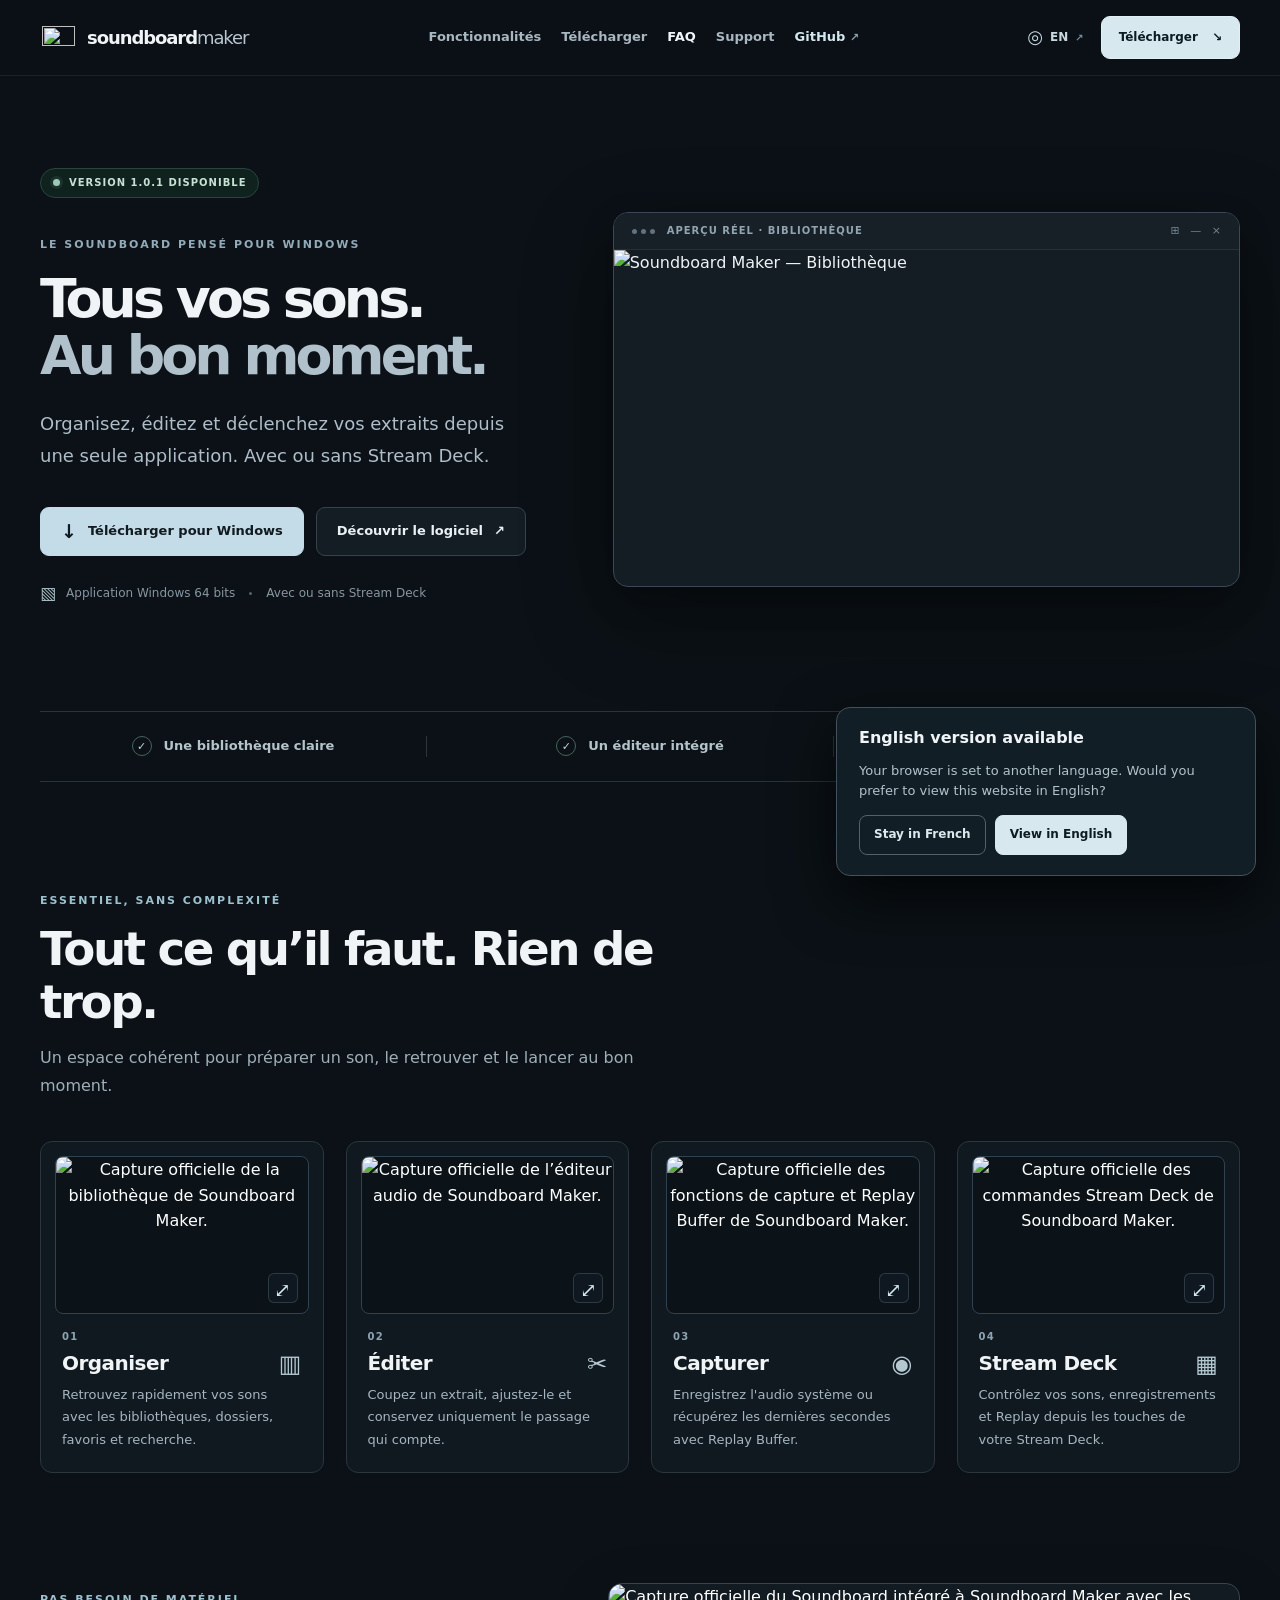
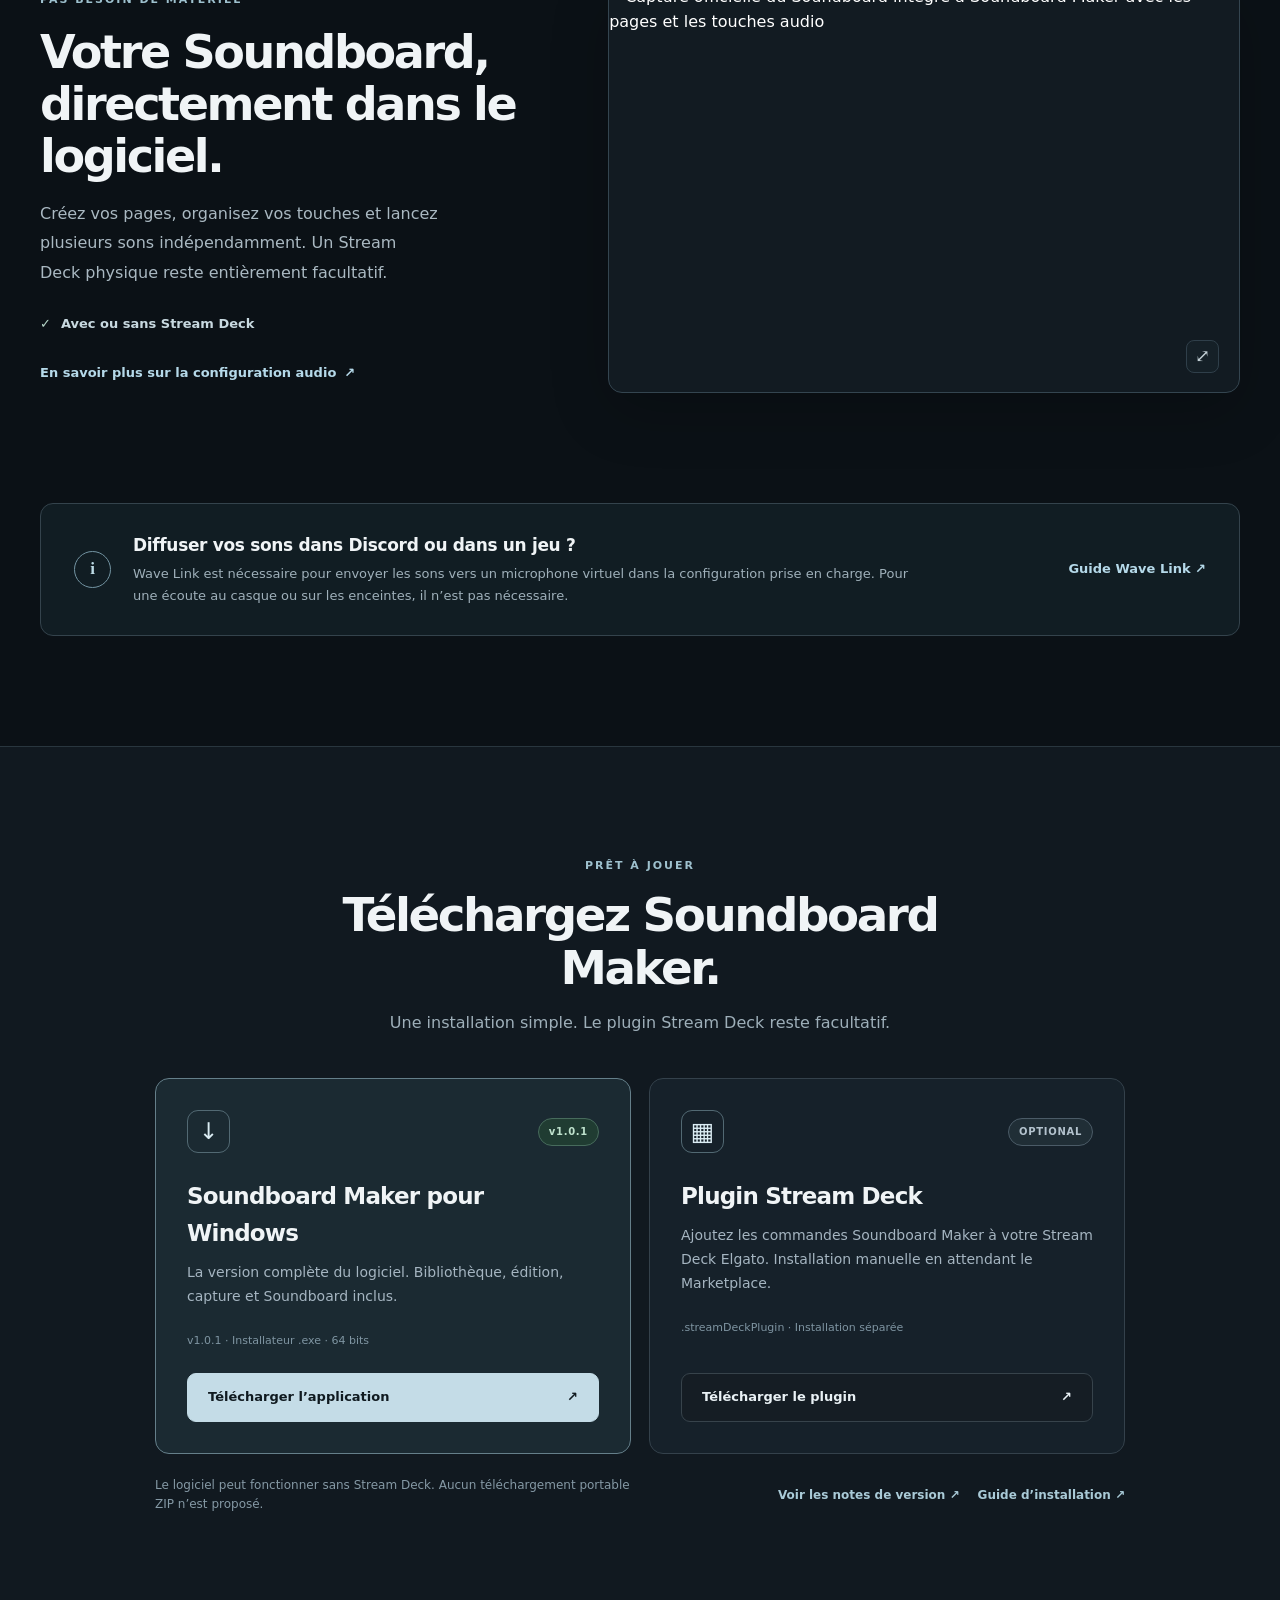
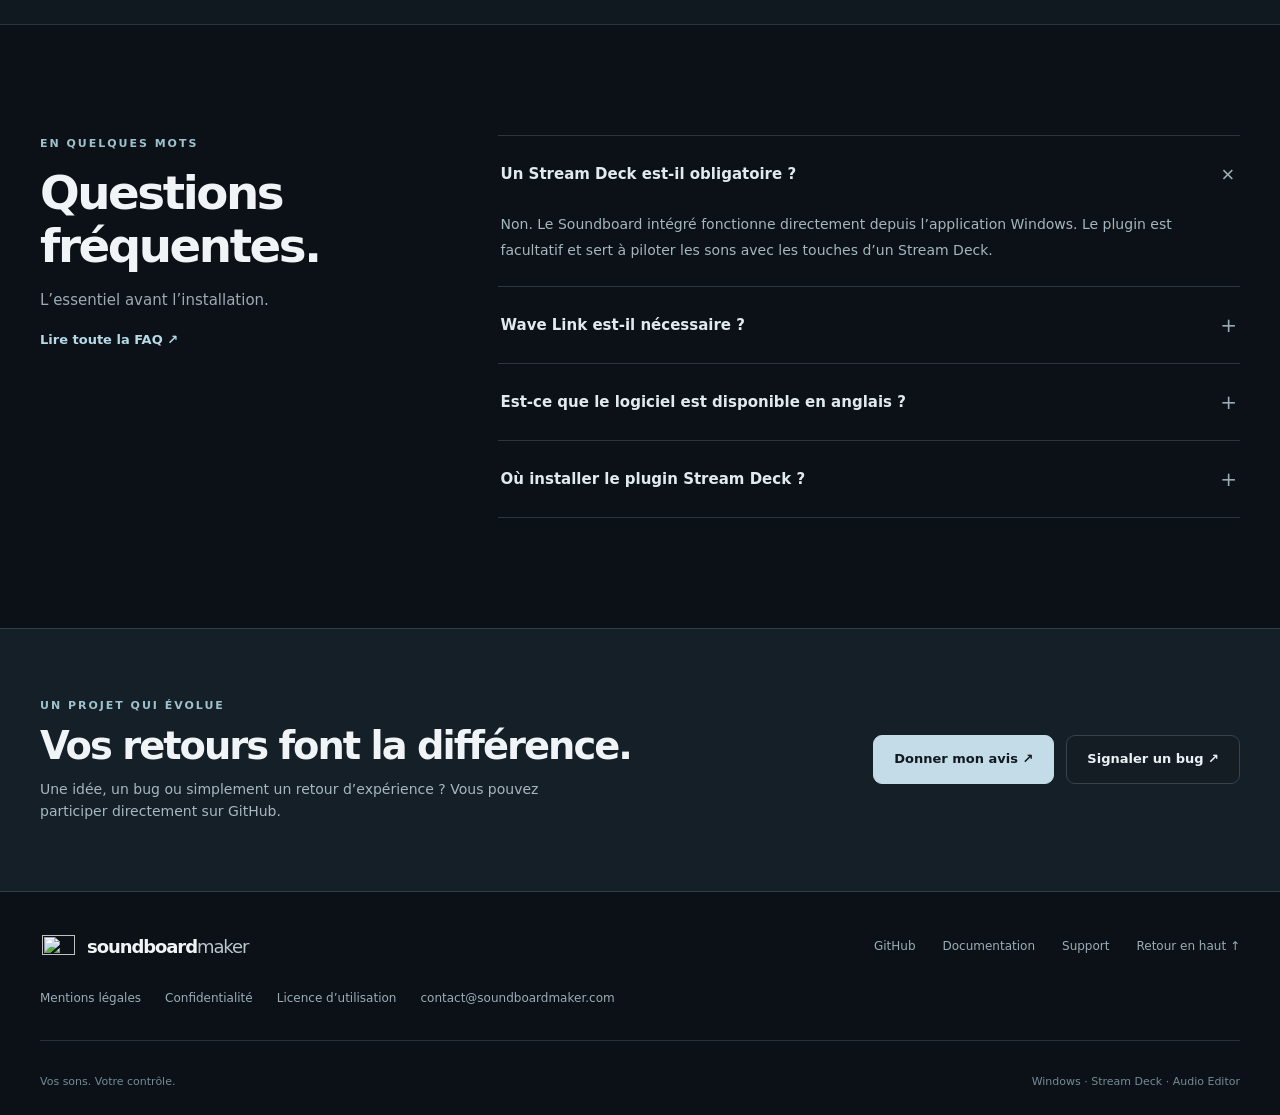
==== commit 66d03e31: "Add bilingual legal, privacy and software license pages" ====
--- a/docs/index.html
+++ b/docs/index.html
@@ -28,7 +28,6 @@
   <link rel="stylesheet" href="language-prompt.css?v=20261104">
   <script src="app.js?v=20261105-features" defer></script>
   <script src="language-prompt.js?v=20261104" defer></script>
-  <script defer src="https://cloud.umami.is/script.js" data-website-id="fd426516-11d3-4d21-9e5f-0ff150baa547"></script>
   <script type="application/ld+json">
     {
       "@context": "https://schema.org",
@@ -141,8 +140,8 @@
     <section class="section download-section" id="download" aria-labelledby="download-title"><div class="layout">
       <div class="section-top center"><p class="section-label">PRÊT À JOUER</p><h2 id="download-title">Téléchargez Soundboard Maker.</h2><p class="section-intro">Une installation simple. Le plugin Stream Deck reste facultatif.</p></div>
       <div class="download-grid">
-        <article class="download-card main-download"><div class="download-card-heading"><div class="download-icon">↓</div><span class="version-pill">v1.0.1</span></div><h3>Soundboard Maker pour Windows</h3><p>La version complète du logiciel. Bibliothèque, édition, capture et Soundboard inclus.</p><div class="download-meta">v1.0.1 · Installateur .exe · 64 bits</div><a href="https://github.com/Fablitox/SoundBoardMaker/releases/download/1.0.1/SoundboardMaker-Setup-1.0.1.exe" rel="noopener noreferrer" class="button button-primary download-button" data-download="installer" data-umami-event="download-installer">Télécharger l’application <span>↗</span></a></article>
-        <article class="download-card"><div class="download-card-heading"><div class="download-icon deck-icon">▦</div><span class="optional-pill">OPTIONAL</span></div><h3>Plugin Stream Deck</h3><p>Ajoutez les commandes Soundboard Maker à votre Stream Deck Elgato. Installation manuelle en attendant le Marketplace.</p><div class="download-meta">.streamDeckPlugin · Installation séparée</div><a href="https://github.com/Fablitox/SoundBoardMaker/releases/download/1.0.1/com.soundboardmaker.streamdeck.streamDeckPlugin" rel="noopener noreferrer" class="button button-outline download-button" data-download="plugin" data-umami-event="download-streamdeck-plugin">Télécharger le plugin <span>↗</span></a></article>
+        <article class="download-card main-download"><div class="download-card-heading"><div class="download-icon">↓</div><span class="version-pill">v1.0.1</span></div><h3>Soundboard Maker pour Windows</h3><p>La version complète du logiciel. Bibliothèque, édition, capture et Soundboard inclus.</p><div class="download-meta">v1.0.1 · Installateur .exe · 64 bits</div><a href="https://github.com/Fablitox/SoundBoardMaker/releases/download/1.0.1/SoundboardMaker-Setup-1.0.1.exe" rel="noopener noreferrer" class="button button-primary download-button" data-download="installer">Télécharger l’application <span>↗</span></a></article>
+        <article class="download-card"><div class="download-card-heading"><div class="download-icon deck-icon">▦</div><span class="optional-pill">OPTIONAL</span></div><h3>Plugin Stream Deck</h3><p>Ajoutez les commandes Soundboard Maker à votre Stream Deck Elgato. Installation manuelle en attendant le Marketplace.</p><div class="download-meta">.streamDeckPlugin · Installation séparée</div><a href="https://github.com/Fablitox/SoundBoardMaker/releases/download/1.0.1/com.soundboardmaker.streamdeck.streamDeckPlugin" rel="noopener noreferrer" class="button button-outline download-button" data-download="plugin">Télécharger le plugin <span>↗</span></a></article>
       </div>
       <div class="download-foot"><p>Le logiciel peut fonctionner sans Stream Deck. Aucun téléchargement portable ZIP n’est proposé.</p><div><a href="https://github.com/Fablitox/SoundBoardMaker/releases/latest" target="_blank" rel="noopener noreferrer">Voir les notes de version ↗</a><a href="https://github.com/Fablitox/SoundBoardMaker/wiki/Installation-FR" target="_blank" rel="noopener noreferrer">Guide d’installation ↗</a></div></div>
     </div></section>
@@ -154,7 +153,7 @@
     <section class="community-section" id="community"><div class="layout community-inner"><div><p class="section-label">UN PROJET QUI ÉVOLUE</p><h2>Vos retours font la différence.</h2><p>Une idée, un bug ou simplement un retour d’expérience ? Vous pouvez participer directement sur GitHub.</p></div><div class="community-actions"><a class="button button-primary" href="https://github.com/Fablitox/SoundBoardMaker/discussions" target="_blank" rel="noopener noreferrer">Donner mon avis ↗</a><a class="button button-outline" href="https://github.com/Fablitox/SoundBoardMaker/issues/new/choose" target="_blank" rel="noopener noreferrer">Signaler un bug ↗</a></div></div></section>
   </main>
 
-  <footer class="footer"><div class="layout footer-main"><a href="#top" class="brand brand-footer"><span class="brand-symbol"><img src="assets/logo-mark.png" width="32" height="23" alt=""></span><span class="brand-name">soundboard<span>maker</span></span></a><div class="footer-links"><a href="https://github.com/Fablitox/SoundBoardMaker" target="_blank" rel="noopener noreferrer">GitHub</a><a href="https://github.com/Fablitox/SoundBoardMaker/wiki/Accueil" target="_blank" rel="noopener noreferrer">Documentation</a><a href="https://github.com/Fablitox/SoundBoardMaker/discussions" target="_blank" rel="noopener noreferrer">Support</a><a href="#top">Retour en haut ↑</a></div></div><div class="layout footer-low"><span>Vos sons. Votre contrôle.</span><span>Windows · Stream Deck · Audio Editor</span></div></footer>
+  <footer class="footer"><div class="layout footer-main"><a href="#top" class="brand brand-footer"><span class="brand-symbol"><img src="assets/logo-mark.png" width="32" height="23" alt=""></span><span class="brand-name">soundboard<span>maker</span></span></a><div class="footer-links"><a href="https://github.com/Fablitox/SoundBoardMaker" target="_blank" rel="noopener noreferrer">GitHub</a><a href="https://github.com/Fablitox/SoundBoardMaker/wiki/Accueil" target="_blank" rel="noopener noreferrer">Documentation</a><a href="https://github.com/Fablitox/SoundBoardMaker/discussions" target="_blank" rel="noopener noreferrer">Support</a><a href="#top">Retour en haut ↑</a></div></div><nav class="layout footer-legal" aria-label="Liens légaux et contact"><a href="/mentions-legales/">Mentions légales</a><a href="/confidentialite/">Confidentialité</a><a href="/licence/">Licence d’utilisation</a><a href="mailto:contact@soundboardmaker.com">contact@soundboardmaker.com</a></nav><div class="layout footer-low"><span>Vos sons. Votre contrôle.</span><span>Windows · Stream Deck · Audio Editor</span></div></footer>
 
   <dialog id="preview-dialog" class="preview-dialog" aria-labelledby="dialog-title" aria-describedby="dialog-hint"><div class="dialog-top"><strong id="dialog-title">Soundboard Maker</strong><button class="dialog-close" id="close-dialog" type="button" aria-label="Fermer la capture">✕</button></div><img id="dialog-image" src="screenshots/Bibliotheque_FR.png" alt=""><div class="dialog-hint" id="dialog-hint">Échap pour fermer</div></dialog>
 </body>
--- a/docs/style.css
+++ b/docs/style.css
@@ -171,3 +171,10 @@
 @media(max-width:900px){html{scroll-padding-top:74px}.layout{width:calc(100% - 36px)}.local-banner{font-size:9px;height:26px}.site-header{height:64px}.brand-name{font-size:16px}.header-inner{gap:10px}.site-nav{display:none;position:absolute;left:0;right:0;top:64px;background:#101a21;border-bottom:1px solid #31414a;padding:20px 24px;flex-direction:column;gap:2px;align-items:stretch;margin:0;box-shadow:0 35px 60px #0005}.site-nav.is-open{display:flex}.site-nav a{font-size:15px;padding:9px 0}.header-actions{margin-left:auto;gap:8px}.header-download{padding:9px 11px;font-size:11px;gap:7px}.language-switch{font-size:11px}.language-globe,.chev{display:none}.mobile-toggle{display:flex}.mobile-toggle[aria-expanded=true] span:nth-child(1){transform:translateY(6.8px) rotate(45deg)}.mobile-toggle[aria-expanded=true] span:nth-child(2){opacity:0}.mobile-toggle[aria-expanded=true] span:nth-child(3){transform:translateY(-6.8px) rotate(-45deg)}.hero{grid-template-columns:1fr;padding-block:53px 35px;min-height:auto;gap:44px}.hero-copy{padding-bottom:0}.eyebrow{margin-top:30px}.hero h1{font-size:clamp(48px,10.3vw,68px);margin:15px 0 19px}.hero-lead{font-size:16px}.hero-ctas{gap:10px;margin-top:25px}.hero-meta{margin-top:18px}.window-frame{border-radius:11px}.window-toolbar{height:31px}.toolbar-name{font-size:9px}.hero-strip{margin-top:8px;flex-direction:column;gap:14px;align-items:flex-start;padding:19px}.hero-strip>div{justify-content:flex-start;border-right:0!important;font-size:12px}.section{padding-block:76px}.section-top{margin-bottom:30px}h2{font-size:clamp(33px,7vw,45px)}.soundboard-layout{grid-template-columns:1fr;gap:30px}.soundboard-copy>p:not(.section-label){max-width:none;font-size:15px}.soundboard-screenshot{max-width:720px;margin-inline:auto;padding:0}.wave-link{gap:14px;flex-wrap:wrap;padding:22px}.wave-link h3{font-size:15px}.wave-link p{font-size:12px}.wave-link .text-link{margin-left:50px}.download-section{margin-top:75px}.download-grid{grid-template-columns:1fr;gap:12px}.download-card{min-height:265px;padding:24px}.download-card h3{font-size:21px}.download-foot{display:block}.download-foot div{margin-top:14px;gap:16px}.faq-layout{grid-template-columns:1fr;gap:25px}.community-inner{flex-direction:column;align-items:flex-start}.community-actions{flex-direction:row;flex-wrap:wrap}.footer-main{flex-direction:column;align-items:flex-start}.footer-links{gap:16px 25px}.footer-low{flex-direction:column;gap:7px}}
 @media(max-width:420px){.header-download{display:none}.hero-ctas .button{font-size:12px;padding:11px 14px;min-height:46px}.hero-meta{font-size:11px}.download-button{white-space:normal}.wave-link .text-link{margin-left:0}}
 @media(prefers-reduced-motion:reduce){html{scroll-behavior:auto}*,*:before,*:after{transition:none!important;animation:none!important}}
+
+
+/* Legal and contact links shared by the main site and legal pages. */
+.footer-legal{display:flex;align-items:center;flex-wrap:wrap;gap:12px 24px;margin-top:25px}
+.footer-legal a{font-size:12px;color:#9aadb8;overflow-wrap:anywhere}
+.footer-legal a:hover{color:#f8fdff}
+@media(max-width:900px){.footer-legal{gap:12px 19px;margin-top:22px}}
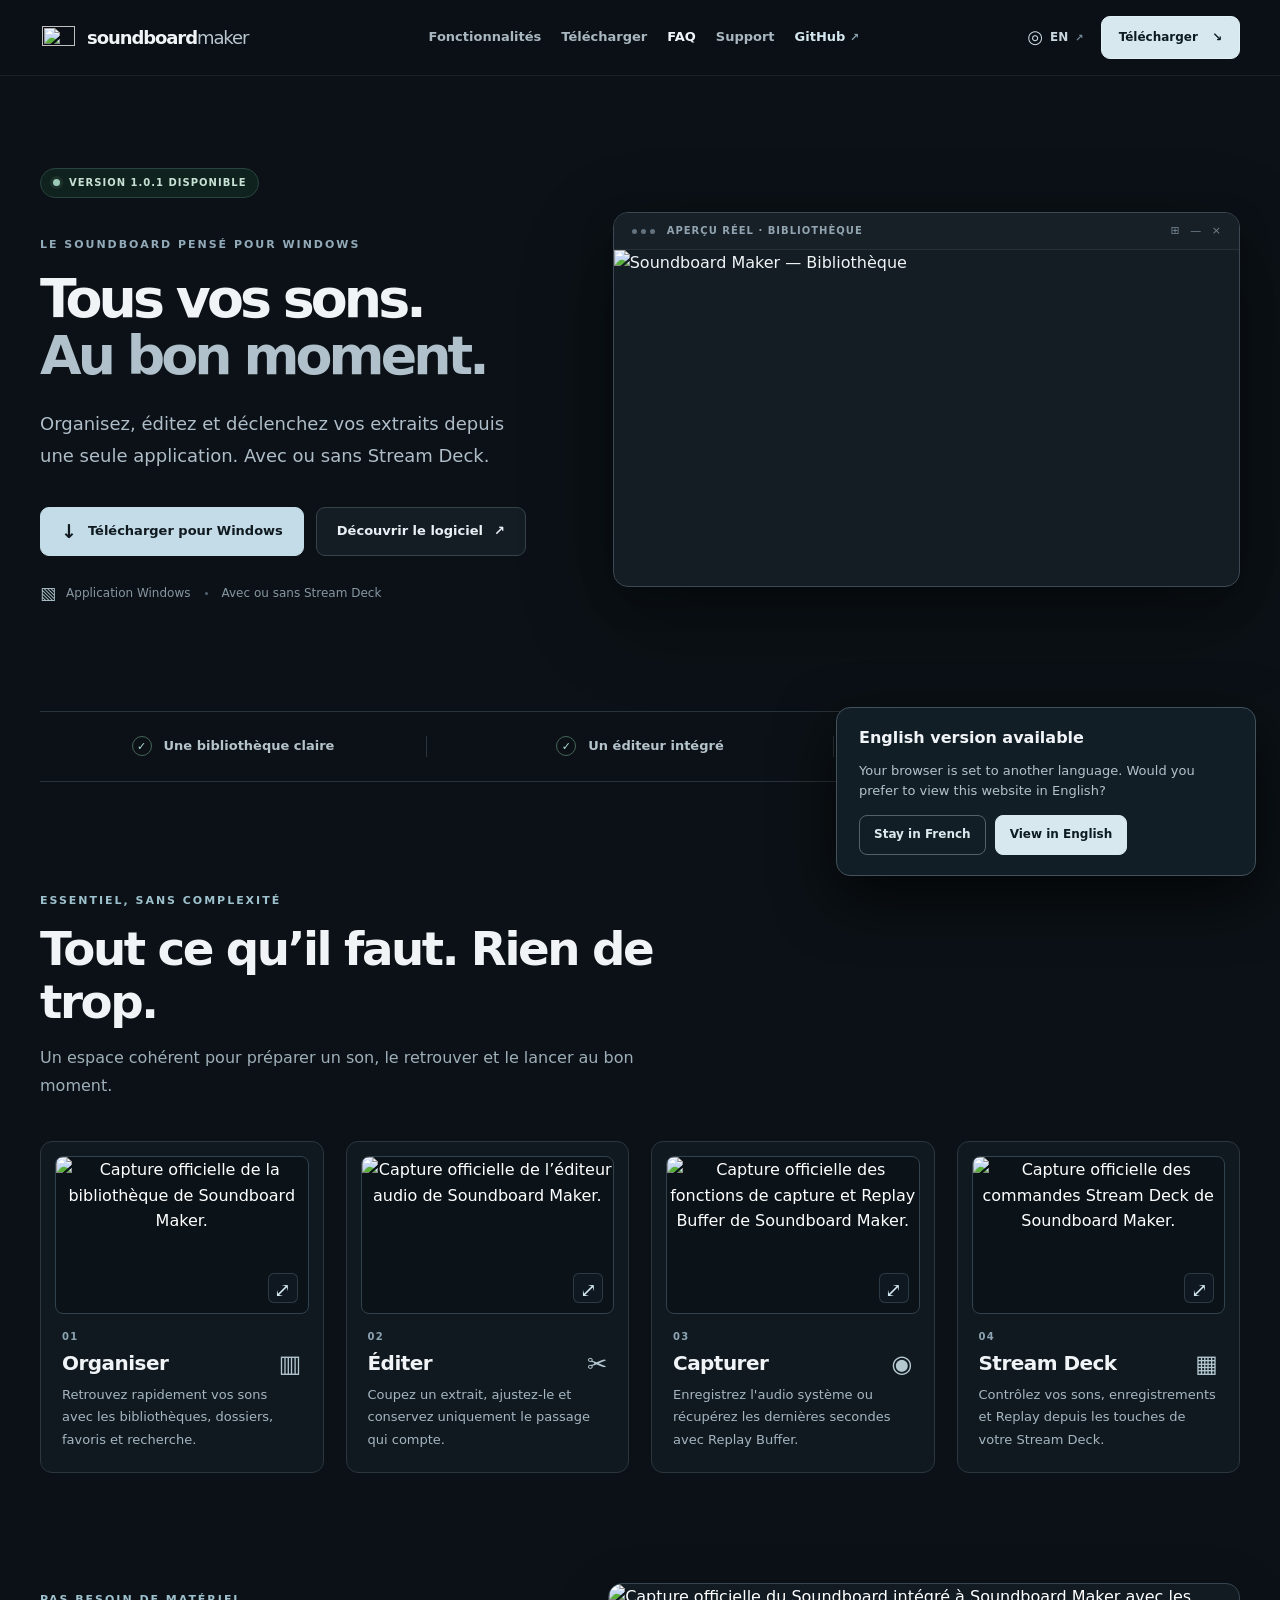
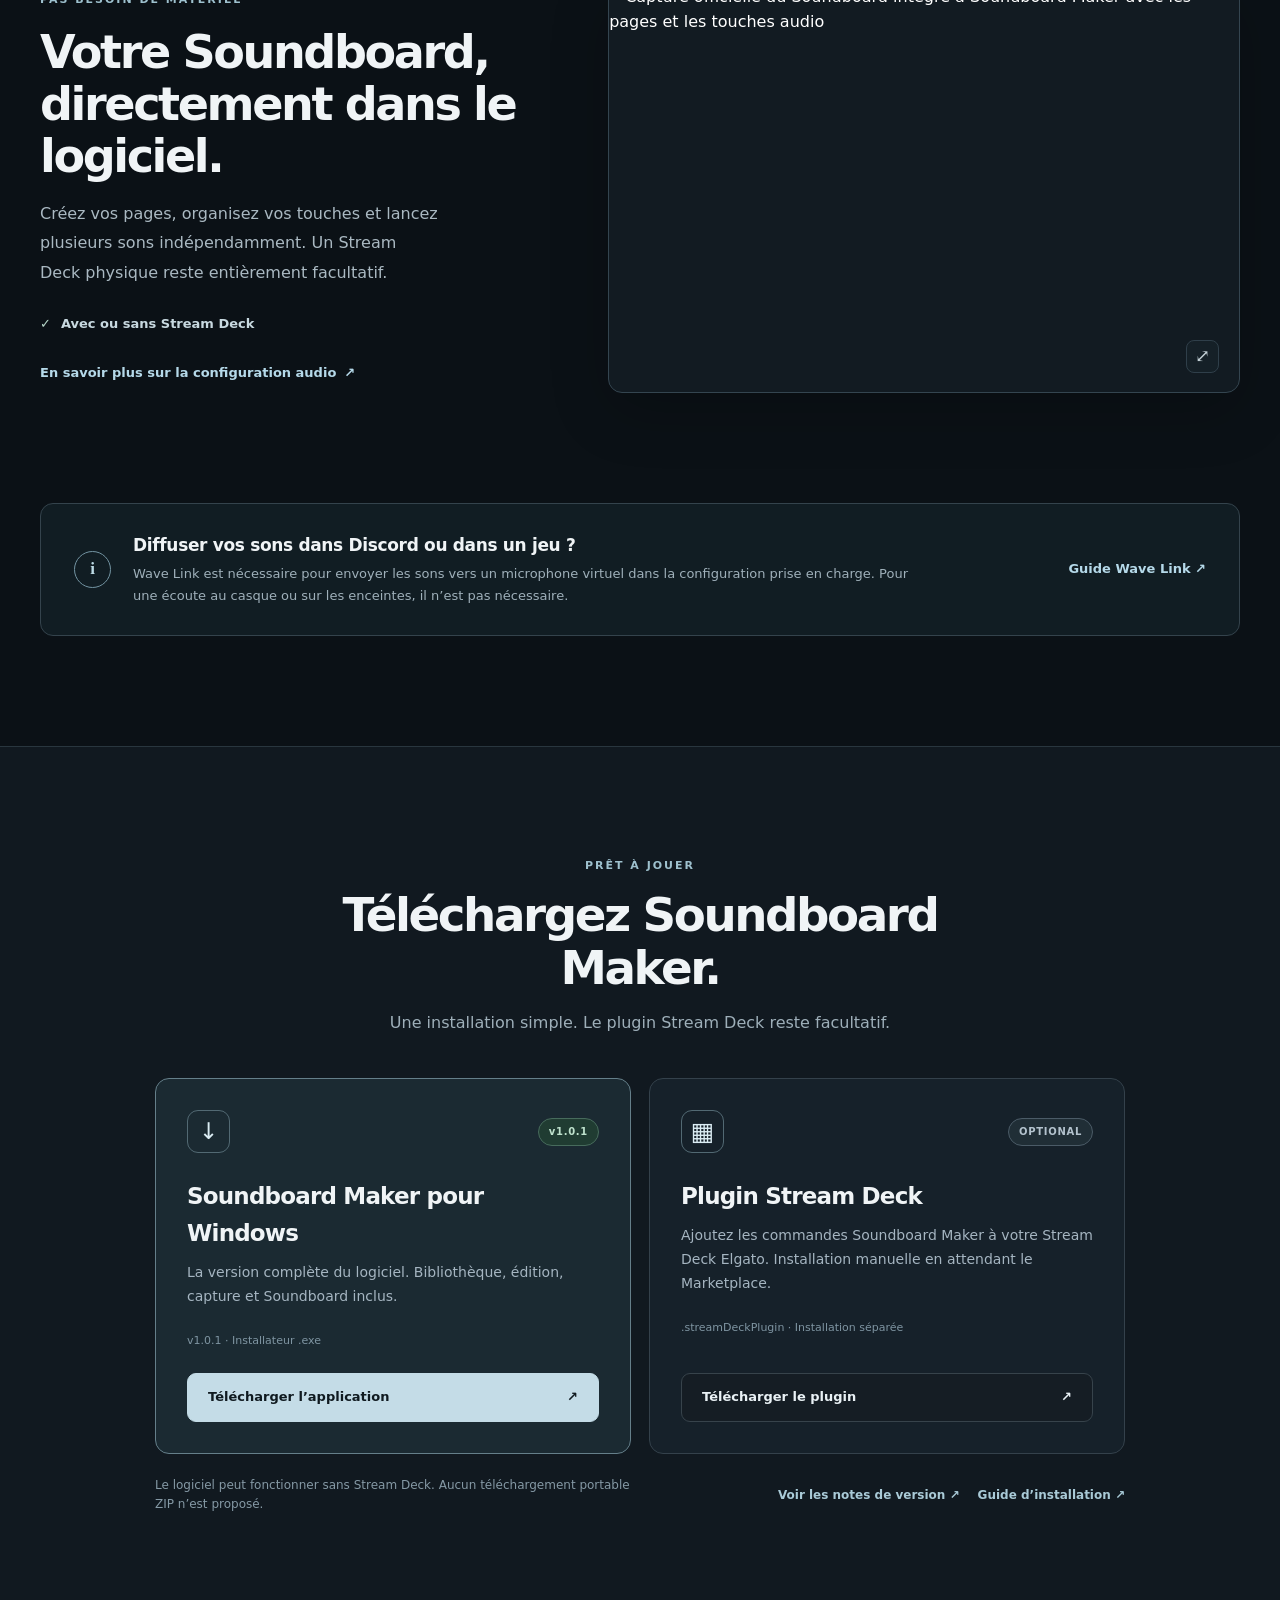
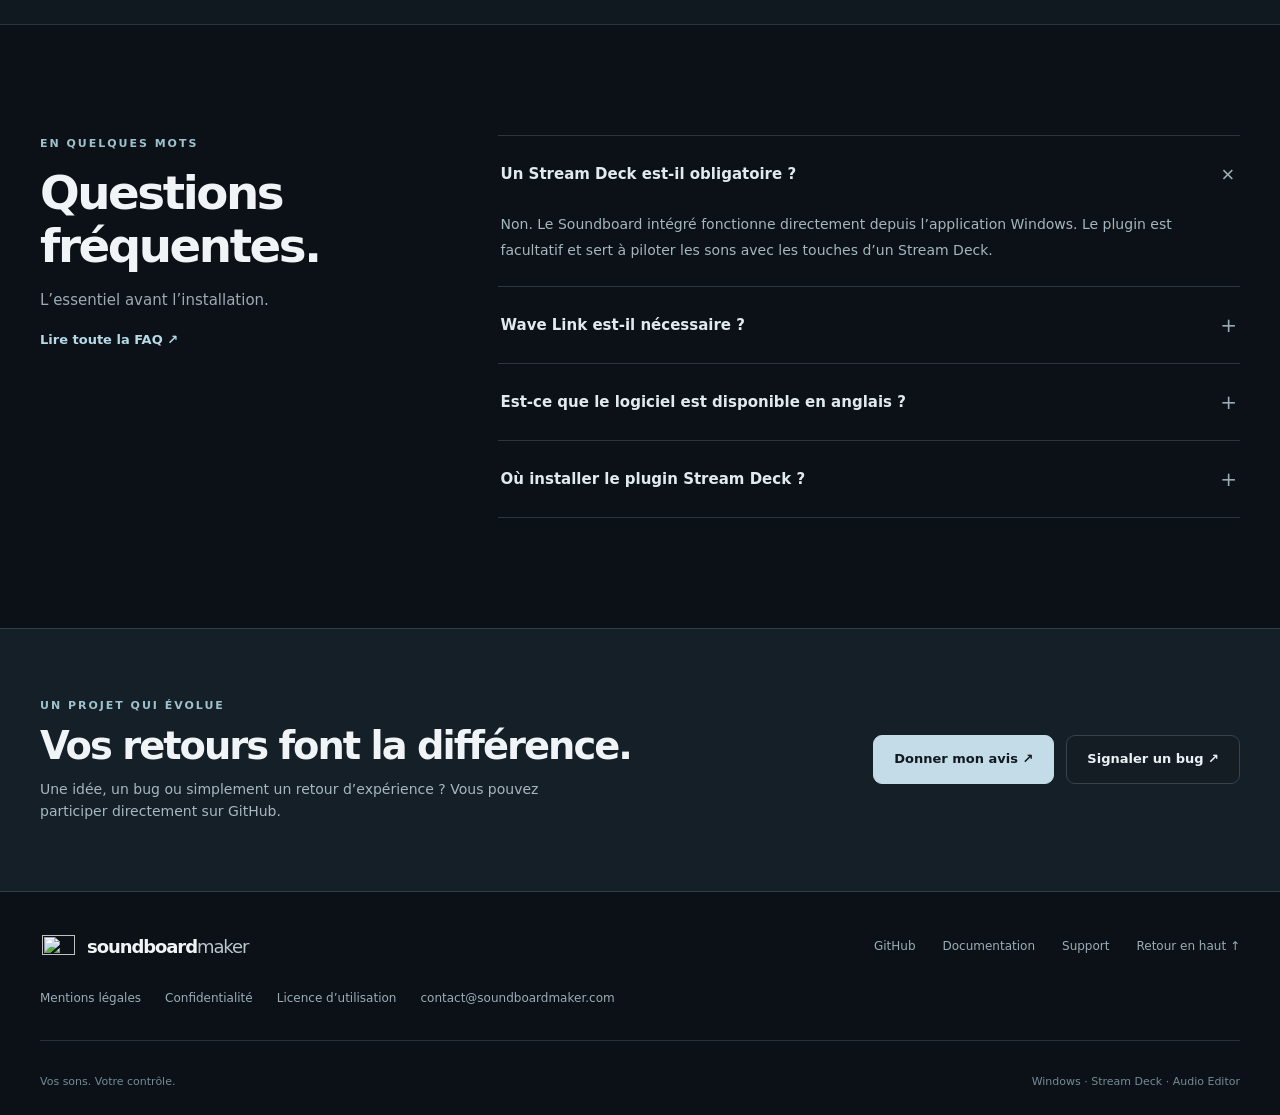
==== commit 5cf418ed: "Update description" ====
--- a/docs/index.html
+++ b/docs/index.html
@@ -75,7 +75,7 @@
           <a class="button button-primary" href="#download"><span class="button-icon">↓</span> Télécharger pour Windows</a>
           <a class="button button-outline" href="#features">Découvrir le logiciel <span aria-hidden="true">↗</span></a>
         </div>
-        <div class="hero-meta"><span class="micro-icon">▧</span>Application Windows 64 bits <span class="sep"></span> Avec ou sans Stream Deck</div>
+        <div class="hero-meta"><span class="micro-icon">▧</span>Application Windows <span class="sep"></span> Avec ou sans Stream Deck</div>
       </div>
       <div class="hero-visual">
         <div class="window-frame">
@@ -140,7 +140,7 @@
     <section class="section download-section" id="download" aria-labelledby="download-title"><div class="layout">
       <div class="section-top center"><p class="section-label">PRÊT À JOUER</p><h2 id="download-title">Téléchargez Soundboard Maker.</h2><p class="section-intro">Une installation simple. Le plugin Stream Deck reste facultatif.</p></div>
       <div class="download-grid">
-        <article class="download-card main-download"><div class="download-card-heading"><div class="download-icon">↓</div><span class="version-pill">v1.0.1</span></div><h3>Soundboard Maker pour Windows</h3><p>La version complète du logiciel. Bibliothèque, édition, capture et Soundboard inclus.</p><div class="download-meta">v1.0.1 · Installateur .exe · 64 bits</div><a href="https://github.com/Fablitox/SoundBoardMaker/releases/download/1.0.1/SoundboardMaker-Setup-1.0.1.exe" rel="noopener noreferrer" class="button button-primary download-button" data-download="installer">Télécharger l’application <span>↗</span></a></article>
+        <article class="download-card main-download"><div class="download-card-heading"><div class="download-icon">↓</div><span class="version-pill">v1.0.1</span></div><h3>Soundboard Maker pour Windows</h3><p>La version complète du logiciel. Bibliothèque, édition, capture et Soundboard inclus.</p><div class="download-meta">v1.0.1 · Installateur .exe</div><a href="https://github.com/Fablitox/SoundBoardMaker/releases/download/1.0.1/SoundboardMaker-Setup-1.0.1.exe" rel="noopener noreferrer" class="button button-primary download-button" data-download="installer">Télécharger l’application <span>↗</span></a></article>
         <article class="download-card"><div class="download-card-heading"><div class="download-icon deck-icon">▦</div><span class="optional-pill">OPTIONAL</span></div><h3>Plugin Stream Deck</h3><p>Ajoutez les commandes Soundboard Maker à votre Stream Deck Elgato. Installation manuelle en attendant le Marketplace.</p><div class="download-meta">.streamDeckPlugin · Installation séparée</div><a href="https://github.com/Fablitox/SoundBoardMaker/releases/download/1.0.1/com.soundboardmaker.streamdeck.streamDeckPlugin" rel="noopener noreferrer" class="button button-outline download-button" data-download="plugin">Télécharger le plugin <span>↗</span></a></article>
       </div>
       <div class="download-foot"><p>Le logiciel peut fonctionner sans Stream Deck. Aucun téléchargement portable ZIP n’est proposé.</p><div><a href="https://github.com/Fablitox/SoundBoardMaker/releases/latest" target="_blank" rel="noopener noreferrer">Voir les notes de version ↗</a><a href="https://github.com/Fablitox/SoundBoardMaker/wiki/Installation-FR" target="_blank" rel="noopener noreferrer">Guide d’installation ↗</a></div></div>
